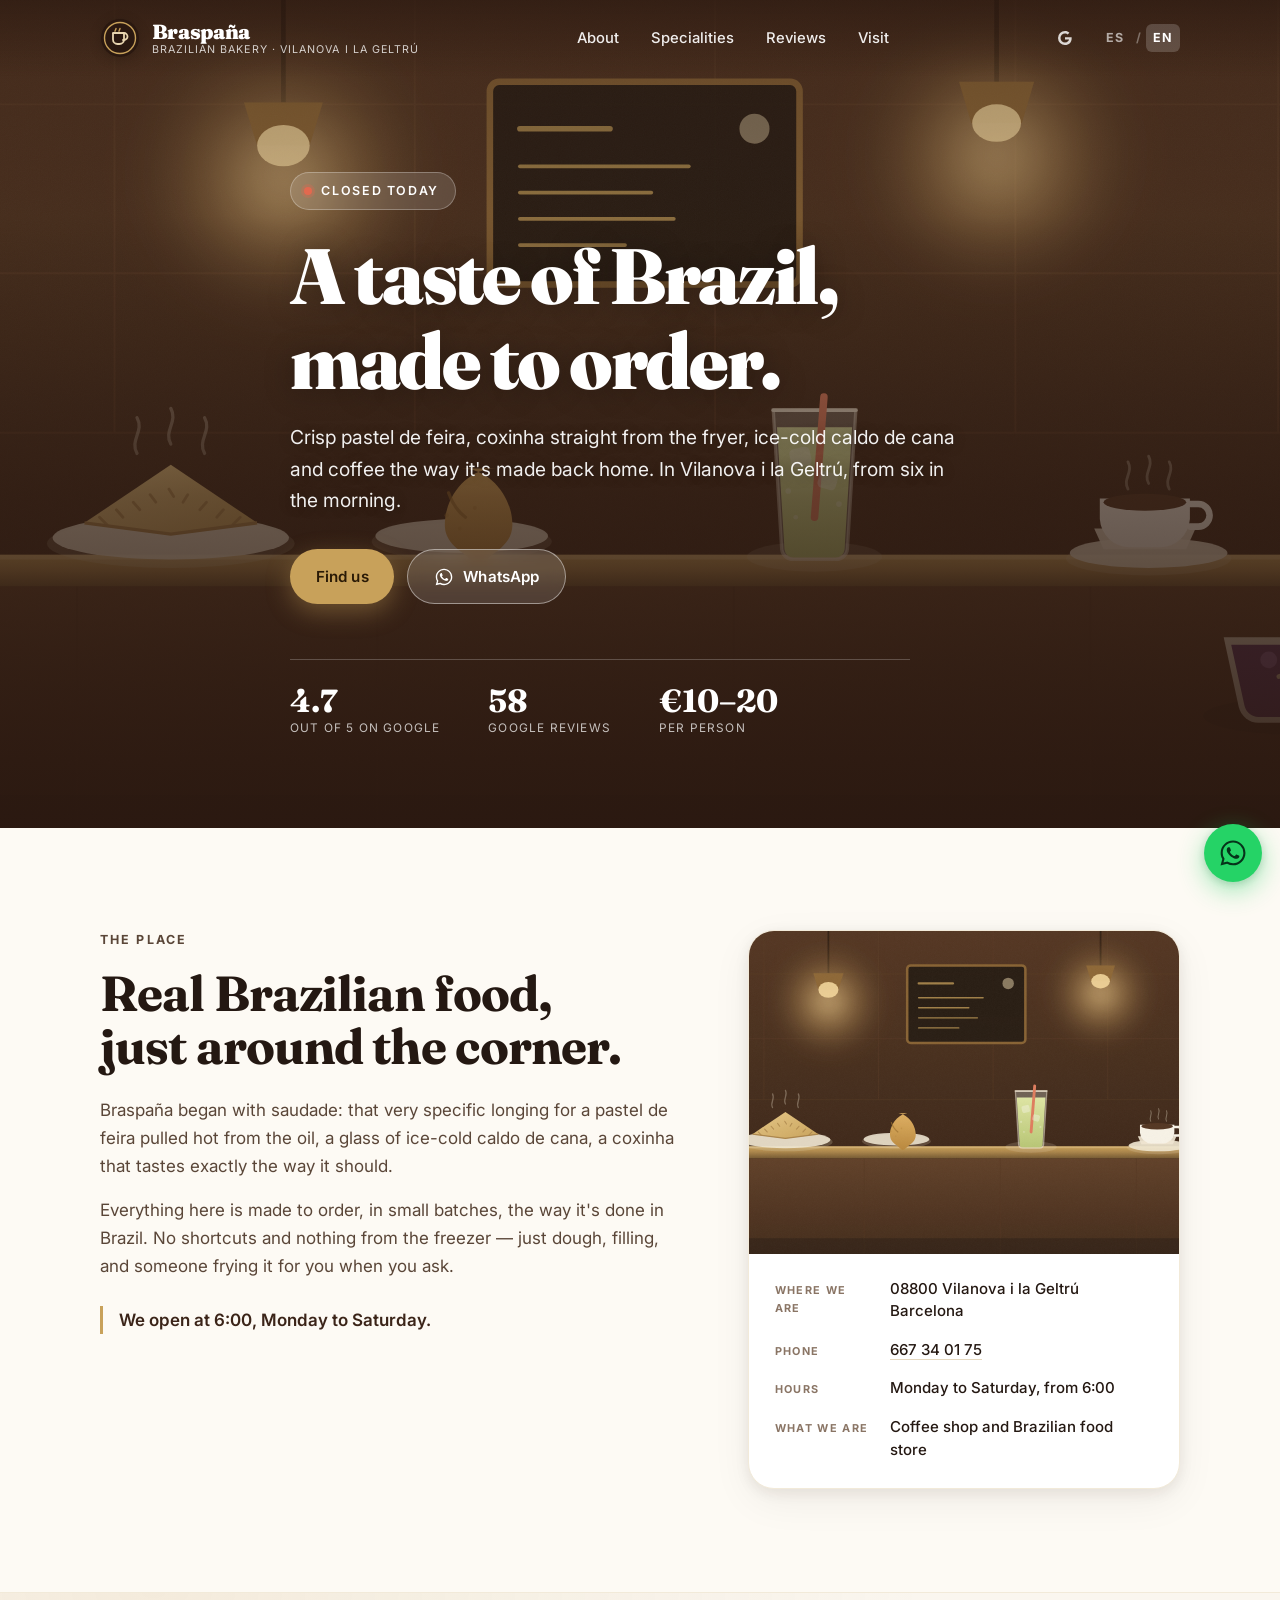
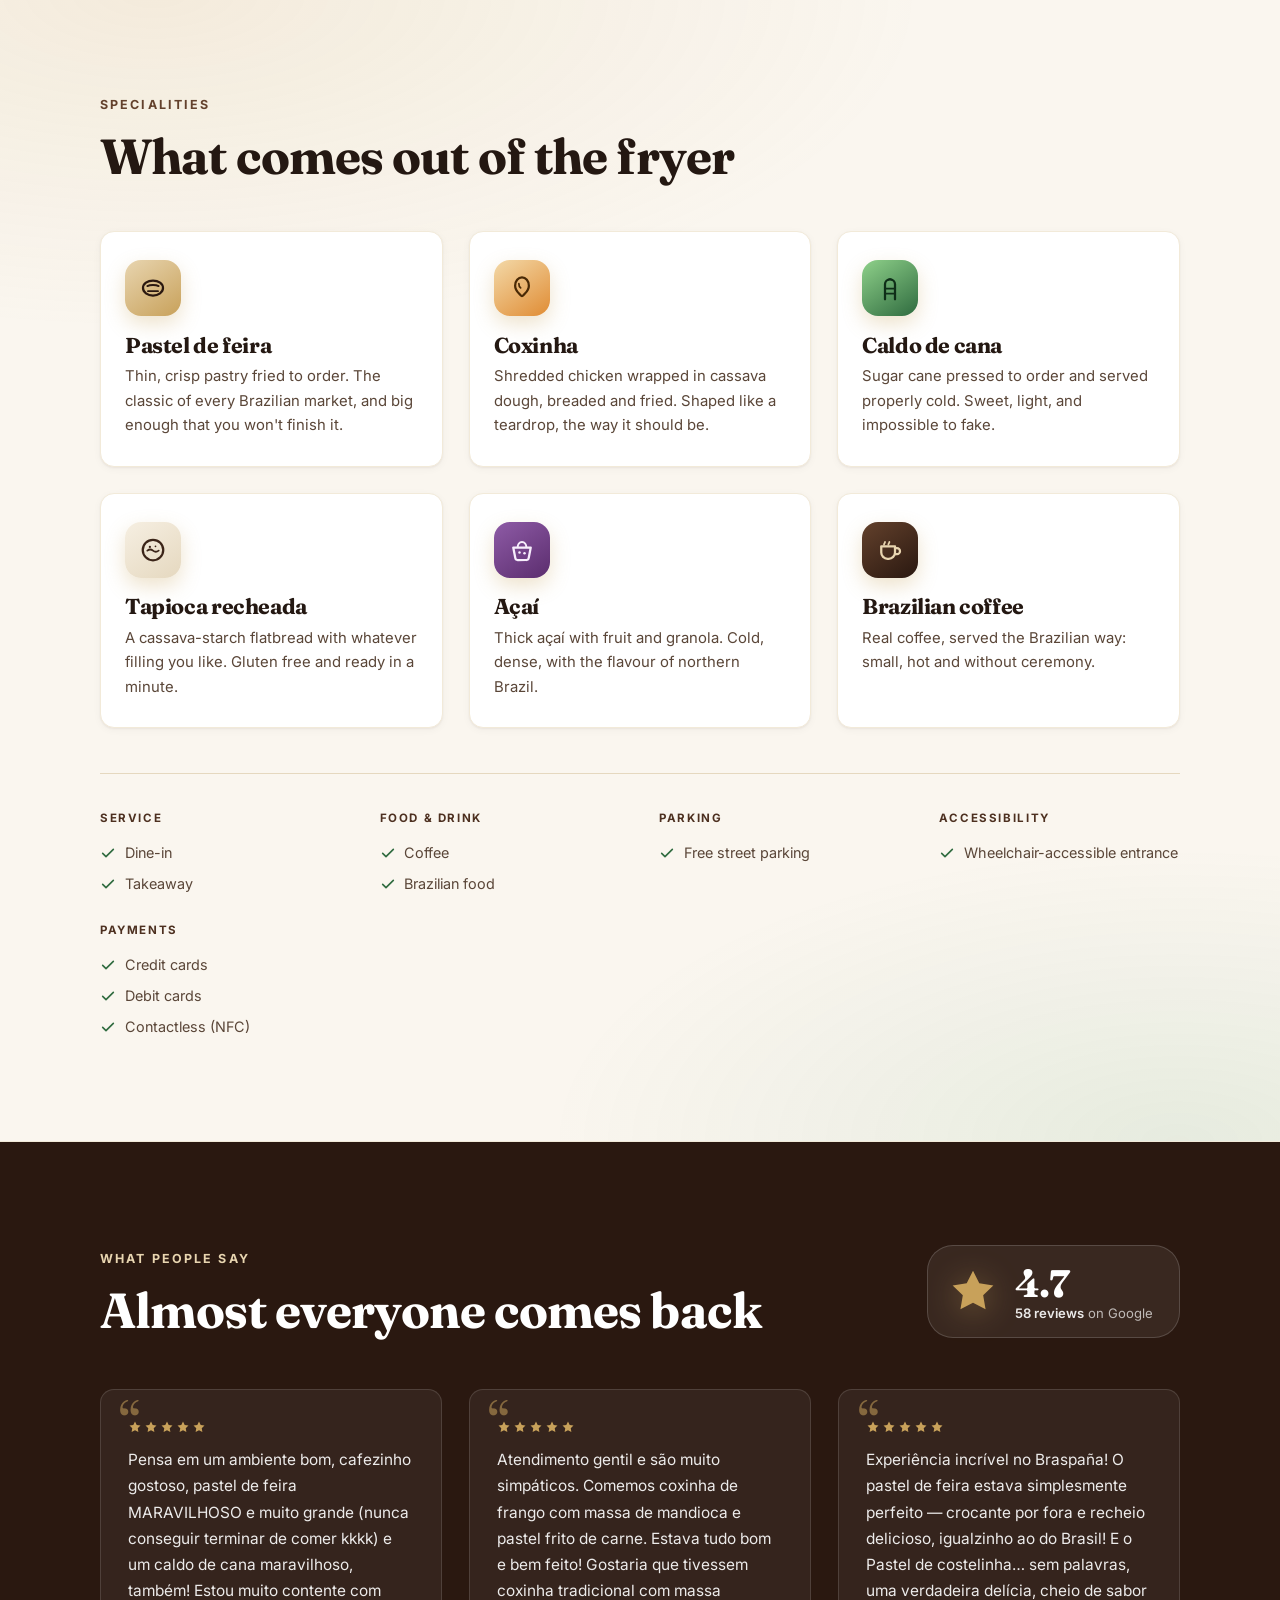
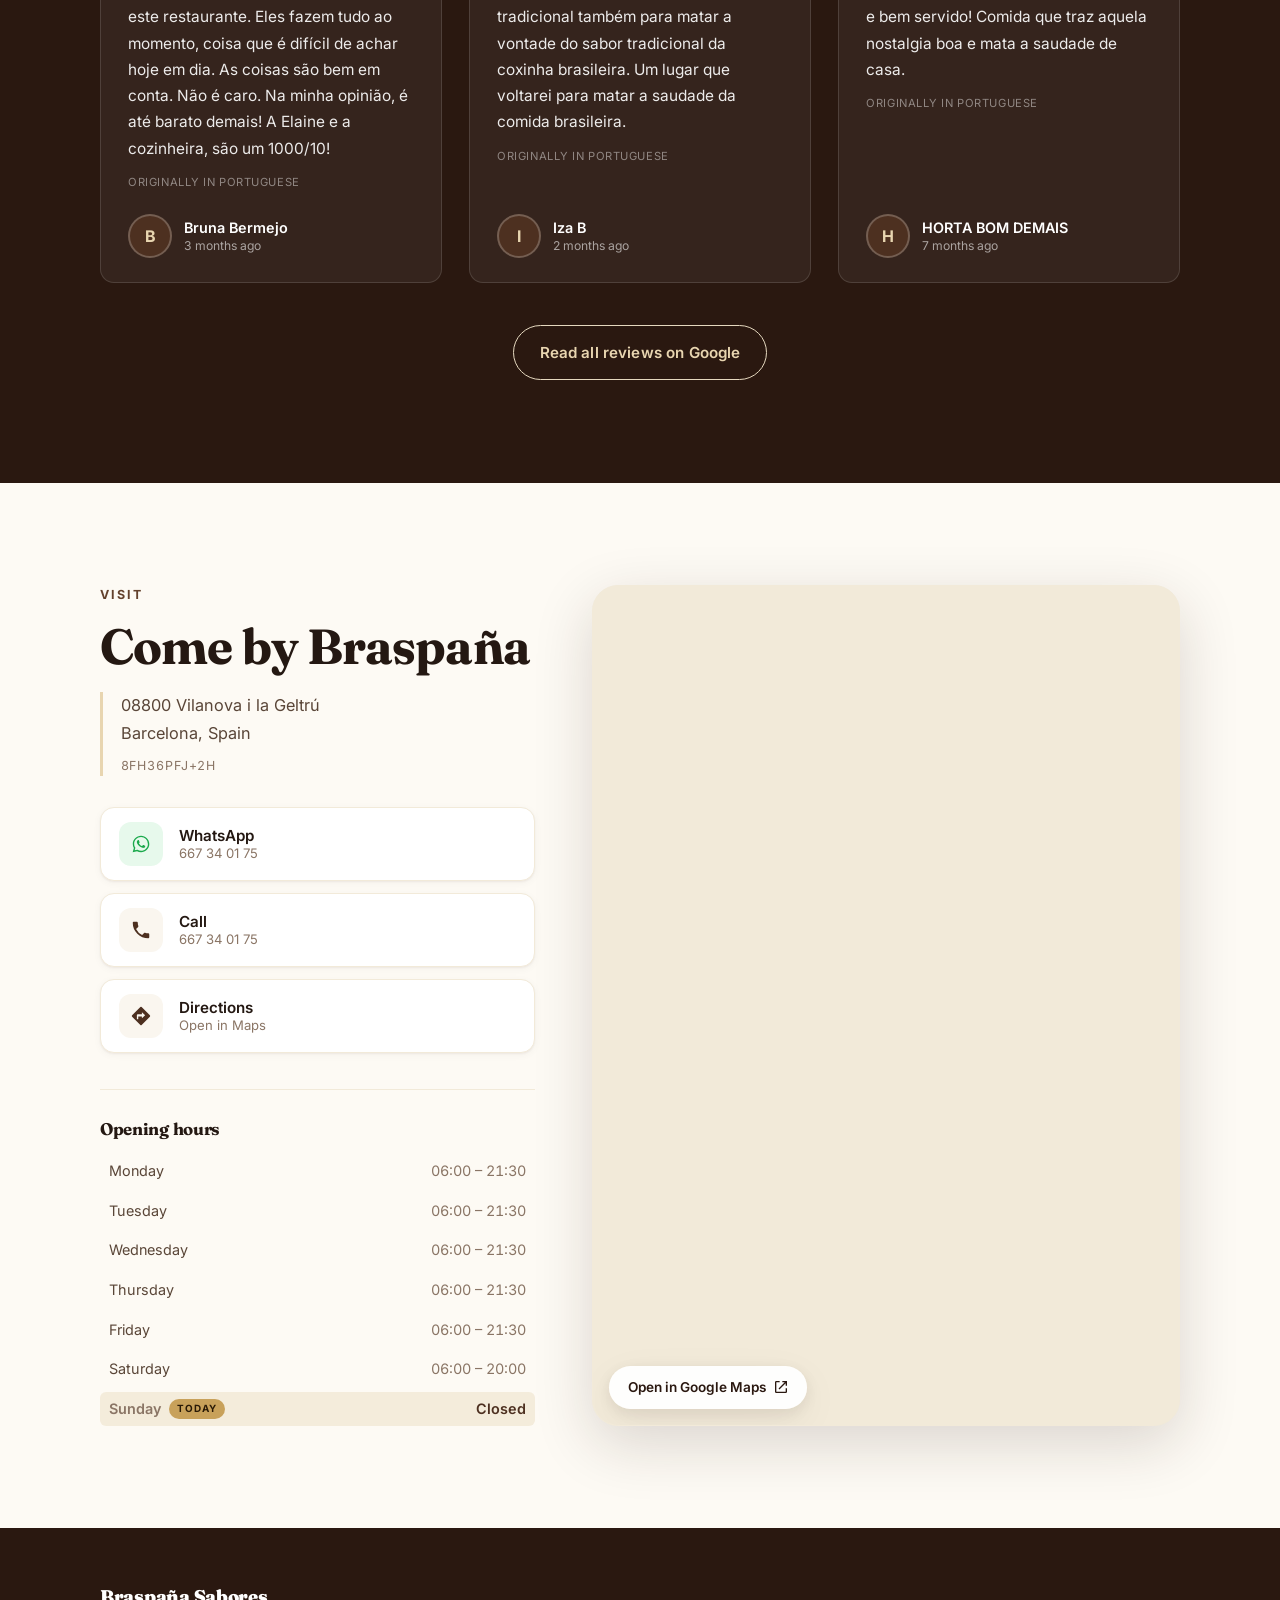
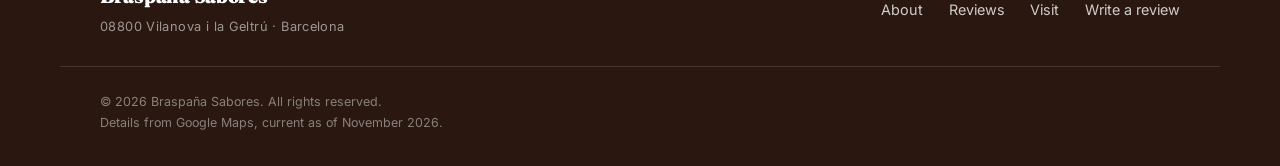
==== en/index.html @ 9f276fe7 "Braspaña Sabores — bilingual Brazilian coffee shop site Static ES/EN site generated from one templat" ====
<!DOCTYPE html>
<html lang="en-GB" dir="ltr">
<head>
<meta charset="utf-8">
<meta name="viewport" content="width=device-width, initial-scale=1, viewport-fit=cover">
<title>Braspaña Sabores — Brazilian bakery and coffee in Vilanova i la Geltrú</title>
<meta name="description" content="Braspaña Sabores, a Brazilian café and bakery in Vilanova i la Geltrú. Pastel de feira, coxinha, caldo de cana, tapioca and açaí, all made to order. Open Monday to Saturday from 6:00.">
<meta name="theme-color" content="#2a1810">
<meta name="format-detection" content="telephone=no">

<link rel="canonical" href="https://yourdataweb.github.io/braspana-sabores/en/">
<link rel="alternate" hreflang="es" href="https://yourdataweb.github.io/braspana-sabores/">
<link rel="alternate" hreflang="en" href="https://yourdataweb.github.io/braspana-sabores/en/">
<link rel="alternate" hreflang="x-default" href="https://yourdataweb.github.io/braspana-sabores/">

<meta property="og:type" content="business.business">
<meta property="og:site_name" content="BRASPAÑA SABORES">
<meta property="og:title" content="Braspaña Sabores — A taste of Brazil in Vilanova">
<meta property="og:description" content="Pastel de feira, coxinha, caldo de cana and açaí, made fresh to order. Brazilian coffee in Vilanova i la Geltrú.">
<meta property="og:image" content="https://yourdataweb.github.io/braspana-sabores/assets/photos/og.png">
<meta property="og:image:width" content="1200">
<meta property="og:image:height" content="630">
<meta property="og:url" content="https://yourdataweb.github.io/braspana-sabores/en/">
<meta property="og:locale" content="en_GB">
<meta property="og:locale:alternate" content="es_ES">
<meta name="twitter:card" content="summary_large_image">
<meta name="twitter:title" content="Braspaña Sabores — A taste of Brazil in Vilanova">
<meta name="twitter:description" content="Pastel de feira, coxinha, caldo de cana and açaí, made fresh to order. Brazilian coffee in Vilanova i la Geltrú.">
<meta name="twitter:image" content="https://yourdataweb.github.io/braspana-sabores/assets/photos/og.png">

<link rel="icon" href="../assets/photos/favicon.svg" type="image/svg+xml">
<link rel="apple-touch-icon" href="../assets/photos/apple-touch-icon.png">
<link rel="manifest" href="../manifest.webmanifest">

<link rel="preconnect" href="https://fonts.googleapis.com">
<link rel="preconnect" href="https://fonts.gstatic.com" crossorigin>
<link href="https://fonts.googleapis.com/css2?family=Fraunces:ital,opsz,wght@0,9..144,500;0,9..144,700;0,9..144,900;1,9..144,400&family=Inter:wght@400;500;600;700&display=swap" rel="stylesheet">
<link rel="stylesheet" href="../assets/css/styles.css">

<script type="application/ld+json">{
  "@context": "https://schema.org",
  "@type": "CafeOrCoffeeShop",
  "@id": "https://yourdataweb.github.io/braspana-sabores/en/",
  "name": "BRASPAÑA SABORES",
  "alternateName": "BRASPAÑA SABORES (Breston)",
  "url": "https://yourdataweb.github.io/braspana-sabores/en/",
  "image": "https://yourdataweb.github.io/braspana-sabores/assets/photos/og.png",
  "description": "Braspaña Sabores, a Brazilian café and bakery in Vilanova i la Geltrú. Pastel de feira, coxinha, caldo de cana, tapioca and açaí, all made to order. Open Monday to Saturday from 6:00.",
  "address": {
    "@type": "PostalAddress",
    "addressLocality": "Vilanova i la Geltrú",
    "addressRegion": "Barcelona",
    "postalCode": "08800",
    "addressCountry": "ES"
  },
  "geo": {
    "@type": "GeoCoordinates",
    "latitude": 41.2225579,
    "longitude": 1.7314826
  },
  "telephone": "+34 667 34 01 75",
  "inLanguage": "en-GB",
  "priceRange": "€10–20",
  "currenciesAccepted": "EUR",
  "paymentAccepted": "Cash, Credit Card, Debit Card, Contactless",
  "servesCuisine": "Brazilian",
  "aggregateRating": {
    "@type": "AggregateRating",
    "ratingValue": 4.7,
    "reviewCount": 58,
    "bestRating": 5,
    "worstRating": 1
  },
  "openingHoursSpecification": [
    {
      "@type": "OpeningHoursSpecification",
      "dayOfWeek": [
        "Monday",
        "Tuesday",
        "Wednesday",
        "Thursday",
        "Friday",
        "Saturday"
      ],
      "opens": "06:00",
      "closes": "21:30"
    }
  ],
  "hasMap": "https://maps.google.com/?cid=14217888757547333980",
  "sameAs": [
    "https://maps.google.com/?cid=14217888757547333980"
  ]
}</script>
</head>
<body>

<a class="skip" href="#main">Skip to content</a>

<header class="site-header" id="top">
  <div class="wrap header-inner">
    <a class="brand" href="../" aria-label="Braspaña Sabores — home">
      <span class="brand-mark" aria-hidden="true">
        <svg viewBox="0 0 40 40" width="40" height="40" focusable="false">
          <circle cx="20" cy="20" r="19" fill="#2a1810"/>
          <circle cx="20" cy="20" r="15.5" fill="none" stroke="#c8a15a" stroke-width="1.4"/>
          <path d="M13 15h11a3.5 3.5 0 0 1 0 7h-1" fill="none" stroke="#e8d5b0" stroke-width="1.8" stroke-linecap="round"/>
          <path d="M13 15v6.5a4.5 4.5 0 0 0 4.5 4.5h2A4.5 4.5 0 0 0 24 21.5V15" fill="none" stroke="#e8d5b0" stroke-width="1.8" stroke-linejoin="round"/>
          <path d="M16 10.5c0 1.2-1 1.6-1 2.8M20 10.5c0 1.2-1 1.6-1 2.8" stroke="#c8a15a" stroke-width="1.4" stroke-linecap="round"/>
        </svg>
      </span>
      <span class="brand-text">
        <span class="brand-name">Braspaña</span>
        <span class="brand-sub">Brazilian bakery · Vilanova i la Geltrú</span>
      </span>
    </a>

    <nav class="nav" aria-label="Main navigation">
      <a href="#about">About</a>
      <a href="#specialties">Specialities</a>
      <a href="#reviews">Reviews</a>
      <a href="#visit">Visit</a>
    </nav>

    <div class="header-tools">

      <ul class="social-bar social-bar--header" aria-label="Social media">
        <a class="social-link" href="https://maps.google.com/?cid=14217888757547333980" target="_blank" rel="noopener noreferrer me"
           aria-label="Google (opens in a new tab)">
          <svg viewBox="0 0 24 24" width="18" height="18" aria-hidden="true" focusable="false"><path fill="currentColor" d="M21.35 11.1H12v2.9h5.35c-.25 1.35-1.7 3.95-5.35 3.95A5.95 5.95 0 0 1 6 12a5.95 5.95 0 0 1 6-5.95c1.7 0 2.85.72 3.5 1.34l2.4-2.31C16.35 3.6 14.4 2.7 12 2.7A9.3 9.3 0 0 0 2.7 12 9.3 9.3 0 0 0 12 21.3c5.35 0 8.9-3.76 8.9-9.05 0-.6-.07-1.06-.15-1.15Z"/></svg>
        </a>
      </ul>

      <div class="lang-switch lang-switch--header" role="group" aria-label="Change language">
        <a href="../" class="lang-opt" lang="es" hreflang="es"
           aria-label="View this page in Spanish">ES</a>
        <span class="lang-sep" aria-hidden="true">/</span>
        <a href="./" class="lang-opt is-active" lang="en" hreflang="en"
           aria-label="View this page in English" aria-current="true">EN</a>
      </div>
      <button class="nav-toggle" type="button" aria-expanded="false" aria-controls="mobile-nav"
              aria-label="Open menu" data-label-open="Open menu" data-label-close="Close menu">
        <span></span><span></span><span></span>
      </button>
    </div>
  </div>

  <div class="mobile-nav" id="mobile-nav" hidden>
    <nav aria-label="Main navigation">
      <a href="#about">About</a>
      <a href="#specialties">Specialities</a>
      <a href="#reviews">Reviews</a>
      <a href="#visit">Visit</a>
    </nav>

      <ul class="social-bar social-bar--mobile" aria-label="Social media">
        <a class="social-link" href="https://maps.google.com/?cid=14217888757547333980" target="_blank" rel="noopener noreferrer me"
           aria-label="Google (opens in a new tab)">
          <svg viewBox="0 0 24 24" width="18" height="18" aria-hidden="true" focusable="false"><path fill="currentColor" d="M21.35 11.1H12v2.9h5.35c-.25 1.35-1.7 3.95-5.35 3.95A5.95 5.95 0 0 1 6 12a5.95 5.95 0 0 1 6-5.95c1.7 0 2.85.72 3.5 1.34l2.4-2.31C16.35 3.6 14.4 2.7 12 2.7A9.3 9.3 0 0 0 2.7 12 9.3 9.3 0 0 0 12 21.3c5.35 0 8.9-3.76 8.9-9.05 0-.6-.07-1.06-.15-1.15Z"/></svg>
        </a>
      </ul>

      <div class="lang-switch lang-switch--mobile" role="group" aria-label="Change language">
        <a href="../" class="lang-opt" lang="es" hreflang="es"
           aria-label="View this page in Spanish">ES</a>
        <span class="lang-sep" aria-hidden="true">/</span>
        <a href="./" class="lang-opt is-active" lang="en" hreflang="en"
           aria-label="View this page in English" aria-current="true">EN</a>
      </div>
  </div>
</header>

<main id="main">

  <section class="hero" aria-labelledby="hero-title">
    <div class="hero-media" aria-hidden="true">
      <img src="../assets/photos/hero.svg" alt="" width="1600" height="900" fetchpriority="high" decoding="async">
      <div class="hero-scrim"></div>
    </div>

    <div class="wrap hero-inner">
      <p class="hero-eyebrow">
        <span class="dot" id="status-dot" aria-hidden="true"></span>
        <span id="open-status"
              data-open-template="Open now · until {close}"
              data-closed-template="Closed · opens {open}"
              data-closed-today="Closed today"
              data-today-label="Today"
              data-closed-label="Closed">Open Monday to Saturday · from 6:00</span>
      </p>

      <h1 id="hero-title">A taste of Brazil,<br>made to order.</h1>
      <p class="hero-lede">Crisp pastel de feira, coxinha straight from the fryer, ice-cold caldo de cana and coffee the way it&#39;s made back home. In Vilanova i la Geltrú, from six in the morning.</p>

      <div class="hero-actions">
        <a class="btn btn-primary" href="#visit">Find us</a>
        <a class="btn btn-ghost" href="https://wa.me/34667340175" target="_blank" rel="noopener noreferrer"><svg viewBox="0 0 24 24" width="20" height="20" aria-hidden="true" focusable="false"><path fill="currentColor" d="M12.04 2C6.58 2 2.13 6.45 2.13 11.91c0 1.75.46 3.45 1.32 4.95L2 22l5.25-1.38a9.9 9.9 0 0 0 4.79 1.22h.01c5.46 0 9.91-4.45 9.91-9.91S17.5 2 12.04 2Zm0 18.15h-.01a8.2 8.2 0 0 1-4.19-1.15l-.3-.18-3.12.82.83-3.04-.2-.31a8.19 8.19 0 0 1-1.26-4.38c0-4.54 3.7-8.24 8.25-8.24 2.2 0 4.27.86 5.83 2.42a8.2 8.2 0 0 1 2.41 5.83c0 4.54-3.7 8.23-8.24 8.23Zm4.52-6.16c-.25-.12-1.47-.72-1.69-.81-.23-.08-.39-.12-.56.13-.16.24-.64.8-.79.97-.14.16-.29.19-.54.06-.25-.12-1.05-.39-1.99-1.23-.74-.66-1.23-1.47-1.38-1.72-.14-.25-.01-.38.11-.51.11-.11.25-.29.37-.43.12-.14.16-.25.25-.41.08-.17.04-.31-.02-.43-.06-.12-.56-1.34-.76-1.84-.2-.48-.4-.42-.56-.43h-.47c-.17 0-.43.06-.66.31-.23.25-.87.85-.87 2.07s.89 2.4 1.02 2.56c.12.17 1.75 2.67 4.25 3.74.59.26 1.05.41 1.41.52.59.19 1.13.16 1.56.1.48-.07 1.47-.6 1.68-1.18.21-.58.21-1.07.14-1.18-.06-.1-.22-.16-.47-.28Z"/></svg>WhatsApp<span class="sr-only"> (opens in a new tab)</span></a>
      </div>

      <ul class="hero-stats" aria-label="At a glance">
        <li>
          <span class="stat-value">4.7</span>
          <span class="stat-label">out of 5 on Google</span>
        </li>
        <li>
          <span class="stat-value">58</span>
          <span class="stat-label">Google reviews</span>
        </li>
        <li>
          <span class="stat-value">€10–20</span>
          <span class="stat-label">per person</span>
        </li>
      </ul>
    </div>
  </section>

  <section class="section about" id="about" aria-labelledby="about-title">
    <div class="wrap about-grid">
      <div class="about-copy">
        <p class="eyebrow">The place</p>
        <h2 id="about-title">Real Brazilian food,<br>just around the corner.</h2>
        <p>Braspaña began with saudade: that very specific longing for a pastel de feira pulled hot from the oil, a glass of ice-cold caldo de cana, a coxinha that tastes exactly the way it should.</p>
        <p>Everything here is made to order, in small batches, the way it&#39;s done in Brazil. No shortcuts and nothing from the freezer — just dough, filling, and someone frying it for you when you ask.</p>
        <p class="about-note">We open at 6:00, Monday to Saturday.</p>
      </div>

      <div class="about-card">
        <div class="about-card-media">
          <img src="../assets/photos/hero.svg" alt="Pastel de feira" width="800" height="600" loading="lazy" decoding="async">
        </div>
        <dl class="about-facts">
          <div>
            <dt>Where we are</dt>
            <dd>08800 Vilanova i la Geltrú<br>Barcelona</dd>
          </div>
          <div>
            <dt>Phone</dt>
            <dd><a href="tel:+34667340175">667 34 01 75</a></dd>
          </div>
          <div>
            <dt>Hours</dt>
            <dd>Monday to Saturday, from 6:00</dd>
          </div>
          <div>
            <dt>What we are</dt>
            <dd>Coffee shop and Brazilian food store</dd>
          </div>
        </dl>
      </div>
    </div>
  </section>

  <section class="section specialties" id="specialties" aria-labelledby="specialties-title">
    <div class="wrap">
      <p class="eyebrow">Specialities</p>
      <h2 id="specialties-title">What comes out of the fryer</h2>

      <ul class="specialty-grid">
        <li class="specialty">
          <span class="specialty-icon" aria-hidden="true">
            <svg viewBox="0 0 24 24" width="30" height="30" focusable="false"><path d="M4 12c0-3.3 3.6-6 8-6s8 2.7 8 6-3.6 6-8 6-8-2.7-8-6Z" fill="none" stroke="currentColor" stroke-width="1.8"/><path d="M7.5 10.5c2-1.2 7-1.2 9 0" stroke="currentColor" stroke-width="1.5" stroke-linecap="round" fill="none"/><path d="M8 14.5h8" stroke="currentColor" stroke-width="1.5" stroke-linecap="round" fill="none"/></svg>
          </span>
          <h3>Pastel de feira</h3>
          <p>Thin, crisp pastry fried to order. The classic of every Brazilian market, and big enough that you won&#39;t finish it.</p>
        </li>
        <li class="specialty">
          <span class="specialty-icon" aria-hidden="true">
            <svg viewBox="0 0 24 24" width="30" height="30" focusable="false"><path d="M12 3.5c3 0 5.5 3 5.5 6.6 0 3.3-2.2 5.4-3.4 6.6-.8.8-1.4 1.8-2.1 1.8s-1.3-1-2.1-1.8c-1.2-1.2-3.4-3.3-3.4-6.6C6.5 6.5 9 3.5 12 3.5Z" fill="none" stroke="currentColor" stroke-width="1.8" stroke-linejoin="round"/><path d="M9.5 8.5c0 1.6.5 2.6 1.4 3.4" stroke="currentColor" stroke-width="1.4" stroke-linecap="round" fill="none"/></svg>
          </span>
          <h3>Coxinha</h3>
          <p>Shredded chicken wrapped in cassava dough, breaded and fried. Shaped like a teardrop, the way it should be.</p>
        </li>
        <li class="specialty">
          <span class="specialty-icon" aria-hidden="true">
            <svg viewBox="0 0 24 24" width="30" height="30" focusable="false"><path d="M8 21V9a4 4 0 0 1 8 0v12" fill="none" stroke="currentColor" stroke-width="1.8" stroke-linecap="round"/><path d="M8 12.5h8M8 16.5h8" stroke="currentColor" stroke-width="1.4" stroke-linecap="round"/><path d="M10.5 5.5c.8-.6 2.2-.6 3 0" stroke="currentColor" stroke-width="1.4" stroke-linecap="round" fill="none"/></svg>
          </span>
          <h3>Caldo de cana</h3>
          <p>Sugar cane pressed to order and served properly cold. Sweet, light, and impossible to fake.</p>
        </li>
        <li class="specialty">
          <span class="specialty-icon" aria-hidden="true">
            <svg viewBox="0 0 24 24" width="30" height="30" focusable="false"><circle cx="12" cy="12" r="8.2" fill="none" stroke="currentColor" stroke-width="1.8"/><path d="M7.5 12.5c1.5-1.2 3-1.2 4.5 0s3 1.2 4.5 0" stroke="currentColor" stroke-width="1.5" stroke-linecap="round" fill="none"/><circle cx="9.5" cy="9.5" r=".9" fill="currentColor"/><circle cx="14" cy="9" r=".7" fill="currentColor"/></svg>
          </span>
          <h3>Tapioca recheada</h3>
          <p>A cassava-starch flatbread with whatever filling you like. Gluten free and ready in a minute.</p>
        </li>
        <li class="specialty">
          <span class="specialty-icon" aria-hidden="true">
            <svg viewBox="0 0 24 24" width="30" height="30" focusable="false"><path d="M5 10h14l-1.6 8.2a2 2 0 0 1-2 1.8H8.6a2 2 0 0 1-2-1.8L5 10Z" fill="none" stroke="currentColor" stroke-width="1.8" stroke-linejoin="round"/><path d="M8.5 10c0-2.5 1.5-4.5 3.5-4.5S15.5 7.5 15.5 10" fill="none" stroke="currentColor" stroke-width="1.6"/><circle cx="10" cy="14" r="1" fill="currentColor"/><circle cx="14" cy="14.5" r="1" fill="currentColor"/></svg>
          </span>
          <h3>Açaí</h3>
          <p>Thick açaí with fruit and granola. Cold, dense, with the flavour of northern Brazil.</p>
        </li>
        <li class="specialty">
          <span class="specialty-icon" aria-hidden="true">
            <svg viewBox="0 0 24 24" width="30" height="30" focusable="false"><path d="M5 9h11v5a5 5 0 0 1-5 5H10a5 5 0 0 1-5-5V9Z" fill="none" stroke="currentColor" stroke-width="1.8" stroke-linejoin="round"/><path d="M16 10.5h1.6a2.4 2.4 0 0 1 0 4.8H16" fill="none" stroke="currentColor" stroke-width="1.8" stroke-linecap="round"/><path d="M8 5.5c0 1-.8 1.3-.8 2.2M11.5 5.5c0 1-.8 1.3-.8 2.2" stroke="currentColor" stroke-width="1.4" stroke-linecap="round"/></svg>
          </span>
          <h3>Brazilian coffee</h3>
          <p>Real coffee, served the Brazilian way: small, hot and without ceremony.</p>
        </li></ul>

      <div class="feature-columns"><div class="cap-inner">
        <div class="cap-group">
          <h4>Service</h4>
          <ul class="cap-list"><li class="cap is-yes">
            <svg viewBox="0 0 24 24" aria-hidden="true" class="cap-icon"><path d="m4 12.5 5 5L20 6.5" fill="none" stroke="currentColor" stroke-width="2.4" stroke-linecap="round" stroke-linejoin="round"/></svg>
            <span>Dine-in</span></li><li class="cap is-yes">
            <svg viewBox="0 0 24 24" aria-hidden="true" class="cap-icon"><path d="m4 12.5 5 5L20 6.5" fill="none" stroke="currentColor" stroke-width="2.4" stroke-linecap="round" stroke-linejoin="round"/></svg>
            <span>Takeaway</span></li></ul>
        </div>
        <div class="cap-group">
          <h4>Food &amp; drink</h4>
          <ul class="cap-list"><li class="cap is-yes">
            <svg viewBox="0 0 24 24" aria-hidden="true" class="cap-icon"><path d="m4 12.5 5 5L20 6.5" fill="none" stroke="currentColor" stroke-width="2.4" stroke-linecap="round" stroke-linejoin="round"/></svg>
            <span>Coffee</span></li><li class="cap is-yes">
            <svg viewBox="0 0 24 24" aria-hidden="true" class="cap-icon"><path d="m4 12.5 5 5L20 6.5" fill="none" stroke="currentColor" stroke-width="2.4" stroke-linecap="round" stroke-linejoin="round"/></svg>
            <span>Brazilian food</span></li></ul>
        </div>
        <div class="cap-group">
          <h4>Parking</h4>
          <ul class="cap-list"><li class="cap is-yes">
            <svg viewBox="0 0 24 24" aria-hidden="true" class="cap-icon"><path d="m4 12.5 5 5L20 6.5" fill="none" stroke="currentColor" stroke-width="2.4" stroke-linecap="round" stroke-linejoin="round"/></svg>
            <span>Free street parking</span></li></ul>
        </div>
        <div class="cap-group">
          <h4>Accessibility</h4>
          <ul class="cap-list"><li class="cap is-yes">
            <svg viewBox="0 0 24 24" aria-hidden="true" class="cap-icon"><path d="m4 12.5 5 5L20 6.5" fill="none" stroke="currentColor" stroke-width="2.4" stroke-linecap="round" stroke-linejoin="round"/></svg>
            <span>Wheelchair-accessible entrance</span></li></ul>
        </div>
        <div class="cap-group">
          <h4>Payments</h4>
          <ul class="cap-list"><li class="cap is-yes">
            <svg viewBox="0 0 24 24" aria-hidden="true" class="cap-icon"><path d="m4 12.5 5 5L20 6.5" fill="none" stroke="currentColor" stroke-width="2.4" stroke-linecap="round" stroke-linejoin="round"/></svg>
            <span>Credit cards</span></li><li class="cap is-yes">
            <svg viewBox="0 0 24 24" aria-hidden="true" class="cap-icon"><path d="m4 12.5 5 5L20 6.5" fill="none" stroke="currentColor" stroke-width="2.4" stroke-linecap="round" stroke-linejoin="round"/></svg>
            <span>Debit cards</span></li><li class="cap is-yes">
            <svg viewBox="0 0 24 24" aria-hidden="true" class="cap-icon"><path d="m4 12.5 5 5L20 6.5" fill="none" stroke="currentColor" stroke-width="2.4" stroke-linecap="round" stroke-linejoin="round"/></svg>
            <span>Contactless (NFC)</span></li></ul>
        </div>
      </div></div>
    </div>
  </section>

  <section class="section reviews" id="reviews" aria-labelledby="reviews-title">
    <div class="wrap">
      <div class="reviews-head">
        <div>
          <p class="eyebrow">What people say</p>
          <h2 id="reviews-title">Almost everyone comes back</h2>
        </div>
        <div class="rating-badge" role="img" aria-label="Rated 4.7 out of 5 from 58 Google reviews">
          <span class="rating-star" aria-hidden="true">
            <svg viewBox="0 0 24 24" width="56" height="56" focusable="false"><path fill="currentColor" d="m12 2.6 2.9 5.88 6.49.94-4.7 4.58 1.11 6.46L12 17.4l-5.8 3.06 1.1-6.46-4.69-4.58 6.49-.94L12 2.6Z"/></svg>
          </span>
          <span class="rating-body">
            <span class="rating-value">4.7</span>
            <span class="rating-meta"><span>58 reviews</span> on Google</span>
          </span>
        </div>
      </div>

      <ul class="review-grid" id="review-grid">
        <li class="review">
          <span class="review-stars" aria-label="5 / 5"><span class=""><svg viewBox="0 0 24 24" fill="currentColor" aria-hidden="true" focusable="false"><path d="m12 2.6 2.9 5.88 6.49.94-4.7 4.58 1.11 6.46L12 17.4l-5.8 3.06 1.1-6.46-4.69-4.58 6.49-.94L12 2.6Z"/></svg></span><span class=""><svg viewBox="0 0 24 24" fill="currentColor" aria-hidden="true" focusable="false"><path d="m12 2.6 2.9 5.88 6.49.94-4.7 4.58 1.11 6.46L12 17.4l-5.8 3.06 1.1-6.46-4.69-4.58 6.49-.94L12 2.6Z"/></svg></span><span class=""><svg viewBox="0 0 24 24" fill="currentColor" aria-hidden="true" focusable="false"><path d="m12 2.6 2.9 5.88 6.49.94-4.7 4.58 1.11 6.46L12 17.4l-5.8 3.06 1.1-6.46-4.69-4.58 6.49-.94L12 2.6Z"/></svg></span><span class=""><svg viewBox="0 0 24 24" fill="currentColor" aria-hidden="true" focusable="false"><path d="m12 2.6 2.9 5.88 6.49.94-4.7 4.58 1.11 6.46L12 17.4l-5.8 3.06 1.1-6.46-4.69-4.58 6.49-.94L12 2.6Z"/></svg></span><span class=""><svg viewBox="0 0 24 24" fill="currentColor" aria-hidden="true" focusable="false"><path d="m12 2.6 2.9 5.88 6.49.94-4.7 4.58 1.11 6.46L12 17.4l-5.8 3.06 1.1-6.46-4.69-4.58 6.49-.94L12 2.6Z"/></svg></span></span>
          <blockquote>
            <p lang="pt">Pensa em um ambiente bom, cafezinho gostoso, pastel de feira MARAVILHOSO e muito grande (nunca conseguir terminar de comer kkkk) e um caldo de cana maravilhoso, também! Estou muito contente com este restaurante. Eles fazem tudo ao momento, coisa que é difícil de achar hoje em dia. As coisas são bem em conta. Não é caro. Na minha opinião, é até barato demais! A Elaine e a cozinheira, são um 1000/10!</p>
            <span class="review-lang">Originally in Portuguese</span>
          </blockquote>
          <footer>
            <span class="review-avatar">
              <span class="review-avatar-fallback" aria-hidden="true">B</span><img src="https://lh3.googleusercontent.com/a-/ALV-UjUuWdfSBLdZvUuO2n6qh6kpOd80tL82RURSRgVW0wK7sebaZMYd3A=s128-c0x00000000-cc-rp-mo-ba3" alt="" width="44" height="44" loading="lazy" decoding="async" referrerpolicy="no-referrer" onerror="this.remove()">
            </span>
            <span class="review-meta">
              <strong>Bruna Bermejo</strong>
              <small>3 months ago</small>
            </span>
          </footer>
        </li>
        <li class="review">
          <span class="review-stars" aria-label="5 / 5"><span class=""><svg viewBox="0 0 24 24" fill="currentColor" aria-hidden="true" focusable="false"><path d="m12 2.6 2.9 5.88 6.49.94-4.7 4.58 1.11 6.46L12 17.4l-5.8 3.06 1.1-6.46-4.69-4.58 6.49-.94L12 2.6Z"/></svg></span><span class=""><svg viewBox="0 0 24 24" fill="currentColor" aria-hidden="true" focusable="false"><path d="m12 2.6 2.9 5.88 6.49.94-4.7 4.58 1.11 6.46L12 17.4l-5.8 3.06 1.1-6.46-4.69-4.58 6.49-.94L12 2.6Z"/></svg></span><span class=""><svg viewBox="0 0 24 24" fill="currentColor" aria-hidden="true" focusable="false"><path d="m12 2.6 2.9 5.88 6.49.94-4.7 4.58 1.11 6.46L12 17.4l-5.8 3.06 1.1-6.46-4.69-4.58 6.49-.94L12 2.6Z"/></svg></span><span class=""><svg viewBox="0 0 24 24" fill="currentColor" aria-hidden="true" focusable="false"><path d="m12 2.6 2.9 5.88 6.49.94-4.7 4.58 1.11 6.46L12 17.4l-5.8 3.06 1.1-6.46-4.69-4.58 6.49-.94L12 2.6Z"/></svg></span><span class=""><svg viewBox="0 0 24 24" fill="currentColor" aria-hidden="true" focusable="false"><path d="m12 2.6 2.9 5.88 6.49.94-4.7 4.58 1.11 6.46L12 17.4l-5.8 3.06 1.1-6.46-4.69-4.58 6.49-.94L12 2.6Z"/></svg></span></span>
          <blockquote>
            <p lang="pt">Atendimento gentil e são muito simpáticos. Comemos coxinha de frango com massa de mandioca e pastel frito de carne. Estava tudo bom e bem feito! Gostaria que tivessem coxinha tradicional com massa tradicional também para matar a vontade do sabor tradicional da coxinha brasileira. Um lugar que voltarei para matar a saudade da comida brasileira.</p>
            <span class="review-lang">Originally in Portuguese</span>
          </blockquote>
          <footer>
            <span class="review-avatar">
              <span class="review-avatar-fallback" aria-hidden="true">I</span><img src="https://lh3.googleusercontent.com/a-/ALV-UjWFrESnBo0lhBxBqqcjbbsc1tj_SWj0j8ug3muY4zSqEdSnyLQ=s128-c0x00000000-cc-rp-mo-ba4" alt="" width="44" height="44" loading="lazy" decoding="async" referrerpolicy="no-referrer" onerror="this.remove()">
            </span>
            <span class="review-meta">
              <strong>Iza B</strong>
              <small>2 months ago</small>
            </span>
          </footer>
        </li>
        <li class="review">
          <span class="review-stars" aria-label="5 / 5"><span class=""><svg viewBox="0 0 24 24" fill="currentColor" aria-hidden="true" focusable="false"><path d="m12 2.6 2.9 5.88 6.49.94-4.7 4.58 1.11 6.46L12 17.4l-5.8 3.06 1.1-6.46-4.69-4.58 6.49-.94L12 2.6Z"/></svg></span><span class=""><svg viewBox="0 0 24 24" fill="currentColor" aria-hidden="true" focusable="false"><path d="m12 2.6 2.9 5.88 6.49.94-4.7 4.58 1.11 6.46L12 17.4l-5.8 3.06 1.1-6.46-4.69-4.58 6.49-.94L12 2.6Z"/></svg></span><span class=""><svg viewBox="0 0 24 24" fill="currentColor" aria-hidden="true" focusable="false"><path d="m12 2.6 2.9 5.88 6.49.94-4.7 4.58 1.11 6.46L12 17.4l-5.8 3.06 1.1-6.46-4.69-4.58 6.49-.94L12 2.6Z"/></svg></span><span class=""><svg viewBox="0 0 24 24" fill="currentColor" aria-hidden="true" focusable="false"><path d="m12 2.6 2.9 5.88 6.49.94-4.7 4.58 1.11 6.46L12 17.4l-5.8 3.06 1.1-6.46-4.69-4.58 6.49-.94L12 2.6Z"/></svg></span><span class=""><svg viewBox="0 0 24 24" fill="currentColor" aria-hidden="true" focusable="false"><path d="m12 2.6 2.9 5.88 6.49.94-4.7 4.58 1.11 6.46L12 17.4l-5.8 3.06 1.1-6.46-4.69-4.58 6.49-.94L12 2.6Z"/></svg></span></span>
          <blockquote>
            <p lang="pt">Experiência incrível no Braspaña! O pastel de feira estava simplesmente perfeito — crocante por fora e recheio delicioso, igualzinho ao do Brasil! E o Pastel de costelinha… sem palavras, uma verdadeira delícia, cheio de sabor e bem servido! Comida que traz aquela nostalgia boa e mata a saudade de casa.</p>
            <span class="review-lang">Originally in Portuguese</span>
          </blockquote>
          <footer>
            <span class="review-avatar">
              <span class="review-avatar-fallback" aria-hidden="true">H</span><img src="https://lh3.googleusercontent.com/a-/ALV-UjUuNeJys3PPTXhTkbsYYVU-SoHX9btM5Sh8KcoSN6vUABdvZHo=s128-c0x00000000-cc-rp-mo-ba2" alt="" width="44" height="44" loading="lazy" decoding="async" referrerpolicy="no-referrer" onerror="this.remove()">
            </span>
            <span class="review-meta">
              <strong>HORTA BOM DEMAIS</strong>
              <small>7 months ago</small>
            </span>
          </footer>
        </li></ul>

      <p class="reviews-foot">
        <a class="btn btn-outline" href="https://www.google.com/maps/place//data=!4m4!3m3!1s0x12a386e6d2f0cec5:0xc550167ed1a0f95c!9m1!1b1" target="_blank" rel="noopener noreferrer">Read all reviews on Google<span class="sr-only"> (opens in a new tab)</span></a>
      </p>
    </div>
  </section>

  <section class="section visit" id="visit" aria-labelledby="visit-title">
    <div class="wrap visit-grid">
      <div class="visit-copy">
        <p class="eyebrow">Visit</p>
        <h2 id="visit-title">Come by Braspaña</h2>

        <address class="visit-address">
          08800 Vilanova i la Geltrú<br>
          Barcelona, Spain
          <span class="plus-code">8FH36PFJ+2H</span>
        </address>

        <div class="contact-actions">
          <a class="contact-btn" href="https://wa.me/34667340175" target="_blank" rel="noopener noreferrer" aria-label="Message Braspaña Sabores on WhatsApp at 667 34 01 75">
            <span class="contact-icon" aria-hidden="true"><svg viewBox="0 0 24 24" width="20" height="20" aria-hidden="true" focusable="false"><path fill="currentColor" d="M12.04 2C6.58 2 2.13 6.45 2.13 11.91c0 1.75.46 3.45 1.32 4.95L2 22l5.25-1.38a9.9 9.9 0 0 0 4.79 1.22h.01c5.46 0 9.91-4.45 9.91-9.91S17.5 2 12.04 2Zm0 18.15h-.01a8.2 8.2 0 0 1-4.19-1.15l-.3-.18-3.12.82.83-3.04-.2-.31a8.19 8.19 0 0 1-1.26-4.38c0-4.54 3.7-8.24 8.25-8.24 2.2 0 4.27.86 5.83 2.42a8.2 8.2 0 0 1 2.41 5.83c0 4.54-3.7 8.23-8.24 8.23Zm4.52-6.16c-.25-.12-1.47-.72-1.69-.81-.23-.08-.39-.12-.56.13-.16.24-.64.8-.79.97-.14.16-.29.19-.54.06-.25-.12-1.05-.39-1.99-1.23-.74-.66-1.23-1.47-1.38-1.72-.14-.25-.01-.38.11-.51.11-.11.25-.29.37-.43.12-.14.16-.25.25-.41.08-.17.04-.31-.02-.43-.06-.12-.56-1.34-.76-1.84-.2-.48-.4-.42-.56-.43h-.47c-.17 0-.43.06-.66.31-.23.25-.87.85-.87 2.07s.89 2.4 1.02 2.56c.12.17 1.75 2.67 4.25 3.74.59.26 1.05.41 1.41.52.59.19 1.13.16 1.56.1.48-.07 1.47-.6 1.68-1.18.21-.58.21-1.07.14-1.18-.06-.1-.22-.16-.47-.28Z"/></svg></span>
            <span class="contact-text"><strong>WhatsApp</strong><small>667 34 01 75</small></span>
          </a>

          <a class="contact-btn" href="tel:+34667340175" aria-label="Call Braspaña Sabores on 667 34 01 75">
            <span class="contact-icon" aria-hidden="true">
              <svg viewBox="0 0 24 24" width="22" height="22" focusable="false"><path fill="currentColor" d="M6.6 10.8a15.1 15.1 0 0 0 6.6 6.6l2.2-2.2c.3-.3.7-.4 1-.2 1.2.4 2.4.6 3.6.6.6 0 1 .4 1 1V20c0 .6-.4 1-1 1A17 17 0 0 1 3 4c0-.6.4-1 1-1h3.5c.6 0 1 .4 1 1 0 1.3.2 2.5.6 3.6.1.4 0 .8-.2 1l-2.3 2.2Z"/></svg>
            </span>
            <span class="contact-text"><strong>Call</strong><small>667 34 01 75</small></span>
          </a>

          <a class="contact-btn" href="https://www.google.com/maps/dir/?api=1&amp;destination=41.2225579,1.7314826&amp;destination_place_id=ChIJxc7w0uaGoxIRXPmg0X4WUMU" target="_blank" rel="noopener noreferrer">
            <span class="contact-icon" aria-hidden="true">
              <svg viewBox="0 0 24 24" width="22" height="22" focusable="false"><path fill="currentColor" d="M21.7 11.3 12.7 2.3a1 1 0 0 0-1.4 0l-9 9a1 1 0 0 0 0 1.4l9 9a1 1 0 0 0 1.4 0l9-9a1 1 0 0 0 0-1.4ZM13 14.5v-2h-4v3H7.5V11a1 1 0 0 1 1-1H13V8l3.5 3.2-3.5 3.3Z"/></svg>
            </span>
            <span class="contact-text"><strong>Directions</strong><small>Open in Maps</small></span>
          </a>
        </div>

        <div class="hours">
          <h3>Opening hours</h3>
          <ul id="hours-list">
            <li data-day="1" class="">
              <span class="hours-day">Monday</span>
              <span class="hours-time">06:00 – 21:30</span>
            </li>
            <li data-day="2" class="">
              <span class="hours-day">Tuesday</span>
              <span class="hours-time">06:00 – 21:30</span>
            </li>
            <li data-day="3" class="">
              <span class="hours-day">Wednesday</span>
              <span class="hours-time">06:00 – 21:30</span>
            </li>
            <li data-day="4" class="">
              <span class="hours-day">Thursday</span>
              <span class="hours-time">06:00 – 21:30</span>
            </li>
            <li data-day="5" class="">
              <span class="hours-day">Friday</span>
              <span class="hours-time">06:00 – 21:30</span>
            </li>
            <li data-day="6" class="">
              <span class="hours-day">Saturday</span>
              <span class="hours-time">06:00 – 20:00</span>
            </li>
            <li data-day="0" class="is-closed">
              <span class="hours-day">Sunday</span>
              <span class="hours-time">Closed</span>
            </li></ul>
        </div>
      </div>

      <div class="map-card">
        <iframe
          id="map-frame"
          title="Map showing Braspaña Sabores in Vilanova i la Geltrú"
          src="https://www.google.com/maps?q=41.2225579,1.7314826&amp;z=17&amp;output=embed"
          width="100%" height="100%"
          style="border:0" loading="lazy" referrerpolicy="no-referrer-when-downgrade" allowfullscreen></iframe>
        <a class="map-link" href="https://maps.google.com/?cid=14217888757547333980" target="_blank" rel="noopener noreferrer">
          Open in Google Maps
          <svg viewBox="0 0 24 24" width="16" height="16" aria-hidden="true" focusable="false"><path fill="currentColor" d="M14 3v2h3.6l-9.3 9.3 1.4 1.4L19 6.4V10h2V3h-7Z"/><path fill="currentColor" d="M19 19H5V5h5V3H5a2 2 0 0 0-2 2v14a2 2 0 0 0 2 2h14a2 2 0 0 0 2-2v-5h-2v5Z"/></svg>
          <span class="sr-only"> (opens in a new tab)</span>
        </a>
      </div>
    </div>
  </section>

</main>

<footer class="site-footer">
  <div class="wrap footer-inner">
    <div class="footer-brand">
      <span class="brand-name">Braspaña Sabores</span>
      <span class="brand-sub">08800 Vilanova i la Geltrú · Barcelona</span>
    </div>
    <nav class="footer-links" aria-label="Footer navigation">
      <a href="#about">About</a>
      <a href="#reviews">Reviews</a>
      <a href="#visit">Visit</a>
      <a href="https://search.google.com/local/writereview?placeid=ChIJxc7w0uaGoxIRXPmg0X4WUMU" target="_blank" rel="noopener noreferrer">Write a review</a>
    </nav>
  </div>
  <div class="wrap footer-fine">
    <p>© <span id="year">2026</span> Braspaña Sabores. All rights reserved.</p>
    <p>Details from Google Maps, current as of November 2026.</p>
  </div>
</footer>

<a class="wa-fab" href="https://wa.me/34667340175" target="_blank" rel="noopener noreferrer" aria-label="Message Braspaña Sabores on WhatsApp at 667 34 01 75"><svg viewBox="0 0 24 24" width="30" height="30" aria-hidden="true" focusable="false"><path fill="currentColor" d="M12.04 2C6.58 2 2.13 6.45 2.13 11.91c0 1.75.46 3.45 1.32 4.95L2 22l5.25-1.38a9.9 9.9 0 0 0 4.79 1.22h.01c5.46 0 9.91-4.45 9.91-9.91S17.5 2 12.04 2Zm0 18.15h-.01a8.2 8.2 0 0 1-4.19-1.15l-.3-.18-3.12.82.83-3.04-.2-.31a8.19 8.19 0 0 1-1.26-4.38c0-4.54 3.7-8.24 8.25-8.24 2.2 0 4.27.86 5.83 2.42a8.2 8.2 0 0 1 2.41 5.83c0 4.54-3.7 8.23-8.24 8.23Zm4.52-6.16c-.25-.12-1.47-.72-1.69-.81-.23-.08-.39-.12-.56.13-.16.24-.64.8-.79.97-.14.16-.29.19-.54.06-.25-.12-1.05-.39-1.99-1.23-.74-.66-1.23-1.47-1.38-1.72-.14-.25-.01-.38.11-.51.11-.11.25-.29.37-.43.12-.14.16-.25.25-.41.08-.17.04-.31-.02-.43-.06-.12-.56-1.34-.76-1.84-.2-.48-.4-.42-.56-.43h-.47c-.17 0-.43.06-.66.31-.23.25-.87.85-.87 2.07s.89 2.4 1.02 2.56c.12.17 1.75 2.67 4.25 3.74.59.26 1.05.41 1.41.52.59.19 1.13.16 1.56.1.48-.07 1.47-.6 1.68-1.18.21-.58.21-1.07.14-1.18-.06-.1-.22-.16-.47-.28Z"/></svg></a>

<script src="../assets/js/app.js" defer></script>
</body>
</html>
---- assets/css/styles.css ----
/* ==========================================================================
   Braspaña Sabores — Brazilian coffee shop & bakery
   Theme: warm coffee house. Roasted browns, cream paper, brass, tropical green.
   ========================================================================== */

:root {
  /* coffee */
  --bean-900: #2a1810;
  --bean-800: #3b2418;
  --bean-700: #4d3020;
  --bean-600: #63412c;

  /* cream / paper */
  --cream-50:  #fdfaf4;
  --cream-100: #faf6ef;
  --cream-200: #f2ead9;
  --cream-300: #e5d8bf;

  /* brass */
  --brass-500: #c8a15a;
  --brass-400: #d9b878;
  --brass-300: #e8d5b0;

  /* tropical accent */
  --leaf-600: #2f6b3f;
  --leaf-500: #3d8a4f;
  --leaf-300: #8fd18a;

  /* fruit accents */
  --acai-600: #5b2d6e;
  --acai-400: #8e5ba6;
  --mango-500: #e08c34;
  --mango-400: #f0a94e;

  --ink: #241812;
  --ink-soft: #5a4638;
  --ink-mute: #8a7565;

  --radius-sm: 6px;
  --radius: 14px;
  --radius-lg: 26px;

  --shadow-sm: 0 1px 2px rgba(42, 24, 16, .05), 0 2px 8px rgba(42, 24, 16, .04);
  --shadow: 0 4px 14px rgba(42, 24, 16, .08), 0 12px 40px rgba(42, 24, 16, .06);
  --shadow-lg: 0 18px 60px rgba(42, 24, 16, .16);

  --font-display: "Fraunces", "Iowan Old Style", Georgia, serif;
  --font-body: "Inter", -apple-system, BlinkMacSystemFont, "Segoe UI", Roboto, sans-serif;

  --wrap: 1160px;
  --header-h: 76px;
}

/* ---------- reset ---------- */
*, *::before, *::after { box-sizing: border-box; }
* { margin: 0; }

html {
  -webkit-text-size-adjust: 100%;
  scroll-behavior: smooth;
  scroll-padding-top: calc(var(--header-h) + 12px);
}

body {
  font-family: var(--font-body);
  font-size: clamp(1rem, .96rem + .2vw, 1.0625rem);
  line-height: 1.65;
  color: var(--ink);
  background: var(--cream-100);
  -webkit-font-smoothing: antialiased;
  text-rendering: optimizeLegibility;
  overflow-x: hidden;
}

img, svg, iframe { display: block; max-width: 100%; }
img { height: auto; }
a { color: inherit; text-decoration: none; }
button { font: inherit; color: inherit; background: none; border: 0; cursor: pointer; }
ul, ol { list-style: none; padding: 0; }

h1, h2, h3 {
  font-family: var(--font-display);
  font-weight: 700;
  line-height: 1.08;
  letter-spacing: -.018em;
  text-wrap: balance;
}

h2 { font-size: clamp(1.85rem, 1.4rem + 2.1vw, 3.1rem); }
h3 { font-size: clamp(1.1rem, 1rem + .5vw, 1.35rem); }

:focus-visible {
  outline: 3px solid var(--mango-500);
  outline-offset: 3px;
  border-radius: 3px;
}

.sr-only {
  position: absolute;
  width: 1px; height: 1px;
  padding: 0; margin: -1px;
  overflow: hidden;
  clip: rect(0 0 0 0);
  clip-path: inset(50%);
  white-space: nowrap;
  border: 0;
}

.skip {
  position: absolute; left: -9999px; top: 0;
  background: var(--bean-900); color: #fff;
  padding: .85rem 1.4rem; z-index: 999; border-radius: 0 0 var(--radius) 0;
}
.skip:focus { left: 0; }

.wrap {
  width: 100%;
  max-width: var(--wrap);
  margin-inline: auto;
  padding-inline: clamp(1.15rem, 4vw, 2.5rem);
}

/* ---------- shared ---------- */
.eyebrow {
  font-size: .78rem;
  font-weight: 700;
  letter-spacing: .17em;
  text-transform: uppercase;
  color: var(--bean-600);
  margin-bottom: .9rem;
}

.btn {
  display: inline-flex;
  align-items: center;
  gap: .6rem;
  padding: .88rem 1.6rem;
  border-radius: 999px;
  font-weight: 600;
  font-size: .95rem;
  letter-spacing: .01em;
  transition: transform .18s ease, box-shadow .18s ease, background-color .18s ease, color .18s ease;
  white-space: nowrap;
}
.btn:hover { transform: translateY(-2px); }
.btn:active { transform: translateY(0); }

.btn-primary {
  background: var(--brass-500);
  color: #2a1a06;
  box-shadow: 0 8px 24px rgba(200, 161, 90, .38);
}
.btn-primary:hover { background: var(--brass-400); box-shadow: 0 12px 30px rgba(200, 161, 90, .46); }

.btn-ghost {
  background: rgba(255, 255, 255, .13);
  color: #fff;
  border: 1.5px solid rgba(255, 255, 255, .45);
  backdrop-filter: blur(8px);
  -webkit-backdrop-filter: blur(8px);
}
.btn-ghost:hover { background: rgba(255, 255, 255, .24); }

.btn-outline {
  border: 1.5px solid var(--cream-300);
  color: var(--brass-300);
  background: transparent;
}
.btn-outline:hover { background: var(--brass-300); color: var(--bean-900); border-color: var(--brass-300); }

/* ==========================================================================
   HEADER
   ========================================================================== */
.site-header {
  position: fixed;
  inset: 0 0 auto 0;
  z-index: 100;
  transition: background-color .3s ease, box-shadow .3s ease;
}
.site-header::before {
  content: "";
  position: absolute; inset: 0;
  background: linear-gradient(to bottom, rgba(42, 24, 16, .62), transparent);
  pointer-events: none;
  transition: opacity .3s ease;
}
.site-header.is-stuck {
  background: rgba(253, 250, 244, .94);
  backdrop-filter: blur(14px) saturate(1.4);
  -webkit-backdrop-filter: blur(14px) saturate(1.4);
  box-shadow: 0 1px 0 rgba(42, 24, 16, .08), 0 6px 24px rgba(42, 24, 16, .06);
}
.site-header.is-stuck::before { opacity: 0; }

.header-inner {
  position: relative;
  display: flex;
  align-items: center;
  justify-content: space-between;
  gap: 1.5rem;
  height: var(--header-h);
}

.brand { display: flex; align-items: center; gap: .72rem; }
.brand-mark { display: grid; place-items: center; filter: drop-shadow(0 2px 6px rgba(0,0,0,.2)); }
.brand-mark svg { width: 40px; height: 40px; }
.brand-text { display: flex; flex-direction: column; line-height: 1.15; }

.brand-name {
  font-family: var(--font-display);
  font-weight: 900;
  font-size: 1.28rem;
  letter-spacing: -.015em;
  color: #fff;
  transition: color .3s ease;
}
.brand-sub {
  font-size: .67rem;
  letter-spacing: .1em;
  text-transform: uppercase;
  color: rgba(255, 255, 255, .78);
  transition: color .3s ease;
}
.site-header.is-stuck .brand-name { color: var(--bean-900); }
.site-header.is-stuck .brand-sub { color: var(--ink-mute); }

.nav { display: flex; align-items: center; gap: 2rem; }
.nav a {
  position: relative;
  font-size: .925rem;
  font-weight: 500;
  color: rgba(255, 255, 255, .92);
  padding-block: .35rem;
  transition: color .25s ease;
}
.nav a::after {
  content: "";
  position: absolute; left: 0; bottom: 0;
  width: 100%; height: 2px;
  background: var(--brass-500);
  transform: scaleX(0);
  transform-origin: left;
  transition: transform .28s cubic-bezier(.22,.9,.3,1);
}
.nav a:hover::after { transform: scaleX(1); }
.site-header.is-stuck .nav a { color: var(--ink-soft); }
.site-header.is-stuck .nav a:hover { color: var(--bean-900); }

.header-tools { display: flex; align-items: center; gap: 1rem; }

.social-bar { display: flex; align-items: center; gap: .15rem; }
.social-link {
  display: grid;
  place-items: center;
  width: 36px; height: 36px;
  border-radius: 50%;
  color: rgba(255, 255, 255, .82);
  transition: color .2s ease, background-color .2s ease, transform .2s ease;
}
.social-link:hover { color: #fff; background: rgba(255, 255, 255, .16); transform: translateY(-1px); }
.site-header.is-stuck .social-link { color: var(--ink-mute); }
.site-header.is-stuck .social-link:hover { color: var(--bean-900); background: rgba(42, 24, 16, .07); }

.lang-switch {
  display: inline-flex;
  align-items: center;
  gap: .3rem;
  font-size: .78rem;
  font-weight: 700;
  letter-spacing: .06em;
}
.lang-opt {
  padding: .25rem .45rem;
  border-radius: var(--radius-sm);
  color: rgba(255, 255, 255, .62);
  transition: color .2s ease, background-color .2s ease;
}
.lang-opt:hover { color: #fff; }
.lang-opt.is-active { color: #fff; background: rgba(255, 255, 255, .18); }
.lang-sep { color: rgba(255, 255, 255, .35); }
.site-header.is-stuck .lang-opt { color: var(--ink-mute); }
.site-header.is-stuck .lang-opt:hover { color: var(--bean-900); }
.site-header.is-stuck .lang-opt.is-active { color: #fff; background: var(--bean-900); }
.site-header.is-stuck .lang-sep { color: var(--cream-300); }

.social-bar--mobile { justify-content: flex-start; padding: .5rem .25rem 0; }
.social-bar--mobile .social-link { color: var(--ink-soft); width: 40px; height: 40px; }
.social-bar--mobile .social-link:hover { background: var(--cream-200); color: var(--bean-900); }
.lang-switch--mobile {
  padding: .9rem .25rem .2rem;
  border-top: 1px solid var(--cream-200);
  margin-top: .5rem;
}
.lang-switch--mobile .lang-opt { color: var(--ink-mute); }
.lang-switch--mobile .lang-opt.is-active { background: var(--bean-900); color: #fff; }
.lang-switch--mobile .lang-sep { color: var(--cream-300); }

.nav-toggle {
  display: none;
  flex-direction: column;
  justify-content: center;
  gap: 5px;
  width: 44px; height: 44px;
  padding: 0 10px;
  border-radius: 50%;
  background: rgba(255, 255, 255, .14);
  border: 1.5px solid rgba(255, 255, 255, .4);
  backdrop-filter: blur(8px);
}
.nav-toggle span {
  display: block; height: 2px; width: 100%;
  background: #fff; border-radius: 2px;
  transition: transform .28s ease, opacity .2s ease;
}
.site-header.is-stuck .nav-toggle { background: rgba(42, 24, 16, .07); border-color: rgba(42, 24, 16, .18); }
.site-header.is-stuck .nav-toggle span { background: var(--bean-900); }
.nav-toggle[aria-expanded="true"] span:nth-child(1) { transform: translateY(7px) rotate(45deg); }
.nav-toggle[aria-expanded="true"] span:nth-child(2) { opacity: 0; }
.nav-toggle[aria-expanded="true"] span:nth-child(3) { transform: translateY(-7px) rotate(-45deg); }

.mobile-nav {
  display: flex;
  flex-direction: column;
  background: var(--cream-50);
  border-top: 1px solid var(--cream-200);
  box-shadow: var(--shadow);
  padding: .75rem clamp(1.15rem, 4vw, 2.5rem) 1.4rem;
}
.mobile-nav[hidden] { display: none; }
.mobile-nav nav { display: flex; flex-direction: column; }
.mobile-nav nav a {
  padding: .85rem .25rem;
  font-weight: 500;
  color: var(--ink-soft);
  border-bottom: 1px solid var(--cream-200);
}
.mobile-nav nav a:last-of-type { border-bottom: 0; }

/* ==========================================================================
   HERO
   ========================================================================== */
.hero {
  position: relative;
  min-height: min(92svh, 860px);
  display: flex;
  align-items: flex-end;
  padding-top: calc(var(--header-h) + 3rem);
  padding-bottom: clamp(3rem, 7vw, 6rem);
  color: #fff;
  overflow: hidden;
  isolation: isolate;
}
.hero-media { position: absolute; inset: 0; z-index: -1; }
.hero-media img { width: 100%; height: 100%; object-fit: cover; object-position: center 55%; transform: scale(1.02); }
.hero-scrim {
  position: absolute; inset: 0;
  background:
    linear-gradient(to top, rgba(42, 24, 16, .95) 0%, rgba(42, 24, 16, .66) 40%, rgba(42, 24, 16, .18) 74%, rgba(42, 24, 16, .38) 100%);
}

.hero-inner { position: relative; max-width: 780px; }

.hero-eyebrow {
  display: inline-flex;
  align-items: center;
  gap: .6rem;
  font-size: .78rem;
  font-weight: 600;
  letter-spacing: .13em;
  text-transform: uppercase;
  padding: .5rem 1rem .5rem .8rem;
  border-radius: 999px;
  background: rgba(255, 255, 255, .14);
  border: 1px solid rgba(255, 255, 255, .28);
  backdrop-filter: blur(10px);
  -webkit-backdrop-filter: blur(10px);
  margin-bottom: 1.5rem;
}
.hero-eyebrow .dot {
  width: 8px; height: 8px; border-radius: 50%;
  background: var(--leaf-300);
  box-shadow: 0 0 0 3px rgba(143, 209, 138, .28);
  flex: none;
}
.hero-eyebrow .dot.is-closed { background: #e2694f; box-shadow: 0 0 0 3px rgba(226, 105, 79, .3); }

.hero h1 {
  font-size: clamp(2.5rem, 1.6rem + 4.5vw, 4.9rem);
  font-weight: 900;
  letter-spacing: -.03em;
  margin-bottom: 1.15rem;
  text-shadow: 0 2px 30px rgba(0, 0, 0, .3);
}

.hero-lede {
  font-size: clamp(1.02rem, .98rem + .35vw, 1.2rem);
  max-width: 56ch;
  color: rgba(255, 255, 255, .93);
  text-shadow: 0 1px 14px rgba(0, 0, 0, .32);
}

.hero-actions { display: flex; flex-wrap: wrap; gap: .8rem; margin-top: 2rem; }

.hero-stats {
  display: flex; flex-wrap: wrap;
  gap: clamp(1.4rem, 4vw, 3rem);
  margin-top: clamp(2.2rem, 5vw, 3.4rem);
  padding-top: 1.6rem;
  border-top: 1px solid rgba(255, 255, 255, .22);
  max-width: 620px;
}
.hero-stats li { display: flex; flex-direction: column; gap: .1rem; }
.stat-value {
  font-family: var(--font-display);
  font-size: clamp(1.5rem, 1.2rem + 1vw, 2rem);
  font-weight: 700;
  line-height: 1;
}
.stat-label {
  font-size: .74rem;
  letter-spacing: .1em;
  text-transform: uppercase;
  color: rgba(255, 255, 255, .72);
}

/* ==========================================================================
   SECTIONS
   ========================================================================== */
.section { padding-block: clamp(3.8rem, 8vw, 7rem); }

/* ----- about ----- */
.about { background: var(--cream-50); }
.about-grid {
  display: grid;
  grid-template-columns: 1.15fr .85fr;
  gap: clamp(2rem, 5vw, 4.5rem);
  align-items: start;
}
.about-copy h2 { margin-bottom: 1.4rem; }
.about-copy p { color: var(--ink-soft); max-width: 58ch; margin-bottom: 1rem; }
.about-copy p:last-child { margin-bottom: 0; }
.about-note {
  font-weight: 600;
  color: var(--bean-800) !important;
  border-left: 3px solid var(--brass-500);
  padding-left: 1rem;
  margin-top: 1.6rem !important;
}

.about-card {
  background: #fff;
  border-radius: var(--radius-lg);
  overflow: hidden;
  box-shadow: var(--shadow);
  border: 1px solid var(--cream-200);
}
.about-card-media { aspect-ratio: 4 / 3; overflow: hidden; background: var(--cream-200); }
.about-card-media img { width: 100%; height: 100%; object-fit: cover; }

.about-facts { padding: 1.5rem 1.6rem 1.7rem; display: grid; gap: 1rem; }
.about-facts > div { display: grid; grid-template-columns: 6.2rem 1fr; gap: 1rem; align-items: baseline; }
.about-facts dt {
  font-size: .68rem; letter-spacing: .12em; text-transform: uppercase;
  color: var(--ink-mute); font-weight: 700;
}
.about-facts dd { font-size: .94rem; color: var(--ink); font-weight: 500; line-height: 1.5; }
.about-facts dd a { border-bottom: 1.5px solid var(--cream-300); transition: border-color .2s; }
.about-facts dd a:hover { border-color: var(--brass-500); }

/* ----- specialties ----- */
.specialties {
  background:
    radial-gradient(1100px 480px at 12% 0%, rgba(200, 161, 90, .13), transparent 70%),
    radial-gradient(900px 420px at 92% 100%, rgba(61, 138, 79, .10), transparent 70%),
    var(--cream-100);
  border-block: 1px solid var(--cream-200);
}
.specialties h2 { margin-bottom: clamp(2rem, 4vw, 3rem); max-width: 20ch; }

.specialty-grid {
  display: grid;
  grid-template-columns: repeat(auto-fit, minmax(268px, 1fr));
  gap: clamp(1rem, 2.2vw, 1.6rem);
}
.specialty {
  background: #fff;
  border-radius: var(--radius);
  padding: 1.75rem 1.5rem;
  border: 1px solid var(--cream-200);
  box-shadow: var(--shadow-sm);
  transition: transform .22s ease, box-shadow .22s ease, border-color .22s ease;
}
.specialty:hover {
  transform: translateY(-4px);
  box-shadow: var(--shadow);
  border-color: var(--brass-300);
}
.specialty h3 { margin-bottom: .45rem; }
.specialty p { font-size: .93rem; color: var(--ink-soft); }

.specialty-icon {
  display: grid; place-items: center;
  width: 56px; height: 56px;
  border-radius: 16px;
  margin-bottom: 1.1rem;
  background: linear-gradient(145deg, var(--brass-300), var(--brass-500));
  color: var(--bean-900);
  box-shadow: 0 8px 20px rgba(200, 161, 90, .3);
}
.specialty-icon svg { width: 30px; height: 30px; }
.specialty:nth-child(2) .specialty-icon { background: linear-gradient(145deg, #f3d9a8, var(--mango-500)); color: #4a2a06; }
.specialty:nth-child(3) .specialty-icon { background: linear-gradient(145deg, var(--leaf-300), var(--leaf-600)); color: #0f2e18; }
.specialty:nth-child(4) .specialty-icon { background: linear-gradient(145deg, #f6efe2, var(--cream-300)); color: var(--bean-800); }
.specialty:nth-child(5) .specialty-icon { background: linear-gradient(145deg, var(--acai-400), var(--acai-600)); color: #f7eefc; }
.specialty:nth-child(6) .specialty-icon { background: linear-gradient(145deg, var(--bean-600), var(--bean-900)); color: var(--brass-300); }

/* capabilities */
.feature-columns {
  margin-top: clamp(2rem, 4vw, 2.8rem);
  padding-top: clamp(1.6rem, 3vw, 2.2rem);
  border-top: 1px solid var(--cream-300);
}
.feature-columns .cap-inner {
  display: grid;
  grid-template-columns: repeat(auto-fit, minmax(200px, 1fr));
  gap: 1.6rem 2.4rem;
}
.cap-group h4 {
  font-size: .72rem; letter-spacing: .14em; text-transform: uppercase;
  color: var(--bean-700); font-weight: 700; margin-bottom: .8rem;
}
.cap-list { display: grid; gap: .45rem; }
.cap {
  display: flex; align-items: center; gap: .55rem;
  font-size: .9rem; color: var(--ink-soft);
}
.cap-icon { flex: none; width: 16px; height: 16px; }
.cap.is-yes .cap-icon { color: var(--leaf-600); }
.cap.is-no { color: var(--ink-mute); }
.cap.is-no .cap-icon { color: var(--ink-mute); }

/* ----- reviews ----- */
.reviews { background: var(--bean-900); color: #fff; }
.reviews .eyebrow { color: var(--brass-300); }
.reviews h2 { color: #fff; }

.reviews-head {
  display: flex; flex-wrap: wrap;
  align-items: flex-end; justify-content: space-between;
  gap: 2rem;
  margin-bottom: clamp(2.2rem, 4vw, 3.2rem);
}

.rating-badge {
  display: flex; align-items: center; gap: 1rem;
  padding: 1rem 1.6rem 1rem 1.2rem;
  border-radius: var(--radius-lg);
  background: rgba(255, 255, 255, .07);
  border: 1px solid rgba(255, 255, 255, .16);
}
.rating-star { color: var(--brass-500); display: grid; place-items: center; }
.rating-star svg { width: 52px; height: 52px; filter: drop-shadow(0 4px 16px rgba(200, 161, 90, .45)); }
.rating-body { display: flex; flex-direction: column; line-height: 1.1; }
.rating-value { font-family: var(--font-display); font-size: 2.4rem; font-weight: 700; letter-spacing: -.03em; }
.rating-meta { font-size: .82rem; color: rgba(255, 255, 255, .68); margin-top: .15rem; }
.rating-meta span:first-child { color: rgba(255, 255, 255, .9); font-weight: 600; }

.review-grid {
  display: grid;
  grid-template-columns: repeat(auto-fit, minmax(300px, 1fr));
  gap: clamp(1rem, 2.4vw, 1.7rem);
}
.review {
  position: relative;
  background: rgba(255, 255, 255, .055);
  border: 1px solid rgba(255, 255, 255, .13);
  border-radius: var(--radius);
  padding: 1.9rem 1.7rem 1.5rem;
  display: flex; flex-direction: column;
  transition: background-color .25s ease, border-color .25s ease, transform .25s ease;
}
.review:hover { background: rgba(255, 255, 255, .085); border-color: rgba(255, 255, 255, .24); transform: translateY(-3px); }
.review::before {
  content: "\201C";
  position: absolute; top: .35rem; left: 1.15rem;
  font-family: var(--font-display);
  font-size: 3.6rem; line-height: 1;
  color: var(--brass-500);
  opacity: .55;
}
.review blockquote {
  font-size: .965rem;
  line-height: 1.7;
  color: rgba(255, 255, 255, .91);
  margin-bottom: 1.4rem;
  flex: 1;
}
.review blockquote p { display: inline; }
.review-lang {
  display: block;
  margin-top: .7rem;
  font-size: .7rem;
  letter-spacing: .05em;
  text-transform: uppercase;
  color: rgba(255, 255, 255, .45);
}

.review footer { display: flex; align-items: center; gap: .75rem; }
.review-avatar {
  position: relative;
  width: 44px; height: 44px;
  flex: none;
  border-radius: 50%;
  overflow: hidden;
  border: 2px solid rgba(255, 255, 255, .22);
  background: var(--bean-700);
}
.review-avatar .review-avatar-fallback {
  position: absolute; inset: 0;
  display: grid; place-items: center;
  font-weight: 700; font-size: 1rem;
  color: var(--brass-300);
}
.review-avatar img { position: relative; width: 100%; height: 100%; object-fit: cover; border: 0; border-radius: 0; }
.review-meta { display: flex; flex-direction: column; line-height: 1.3; }
.review-meta strong { font-size: .9rem; font-weight: 600; }
.review-meta small { font-size: .76rem; color: rgba(255, 255, 255, .58); }

.review-stars { display: inline-flex; gap: 2px; margin-bottom: .8rem; color: var(--brass-500); }
.review-stars svg { width: 14px; height: 14px; }
.review-stars .is-empty { color: rgba(255, 255, 255, .22); }

.reviews-foot { margin-top: clamp(2rem, 4vw, 2.6rem); text-align: center; }

/* ----- visit ----- */
.visit { background: var(--cream-50); }
.visit-grid {
  display: grid;
  grid-template-columns: .85fr 1.15fr;
  gap: clamp(2rem, 4.5vw, 3.6rem);
  align-items: stretch;
}
.visit-copy h2 { margin-bottom: 1.2rem; }
.visit-address {
  font-style: normal;
  font-size: 1.02rem;
  line-height: 1.7;
  color: var(--ink-soft);
  margin-bottom: 1.9rem;
  padding-left: 1.1rem;
  border-left: 3px solid var(--brass-300);
}
.plus-code {
  display: block;
  margin-top: .45rem;
  font-size: .78rem;
  letter-spacing: .07em;
  color: var(--ink-mute);
  font-variant-numeric: tabular-nums;
}

.contact-actions { display: grid; gap: .7rem; margin-bottom: 2.2rem; }
.contact-btn {
  display: flex; align-items: center; gap: .95rem;
  padding: .9rem 1.15rem;
  background: #fff;
  border: 1px solid var(--cream-200);
  border-radius: var(--radius);
  box-shadow: var(--shadow-sm);
  transition: transform .2s ease, box-shadow .2s ease, border-color .2s ease;
}
.contact-btn:hover { transform: translateX(4px); box-shadow: var(--shadow); border-color: var(--brass-300); }
.contact-icon {
  display: grid; place-items: center;
  width: 44px; height: 44px; flex: none;
  border-radius: 12px;
  background: var(--cream-100);
  color: var(--bean-700);
}
.contact-btn:first-child .contact-icon { background: #e7f9ec; color: #1ba94c; }
.contact-btn:first-child:hover { border-color: #9fe0b3; }
.contact-text { display: flex; flex-direction: column; line-height: 1.3; }
.contact-text strong { font-size: .95rem; font-weight: 600; }
.contact-text small { font-size: .82rem; color: var(--ink-mute); }

.hours { padding-top: 1.9rem; border-top: 1px solid var(--cream-200); }
.hours h3 { font-size: 1.05rem; margin-bottom: 1rem; }
#hours-list { display: grid; gap: .35rem; }
#hours-list li {
  display: flex; justify-content: space-between; gap: 1rem;
  font-size: .9rem; color: var(--ink-soft);
  padding: .32rem .55rem;
  border-radius: var(--radius-sm);
}
#hours-list li.is-today { background: rgba(200, 161, 90, .16); color: var(--ink); font-weight: 600; }
#hours-list li.is-closed { color: var(--ink-mute); }
.hours-day { display: inline-flex; align-items: center; gap: .5rem; }
.hours-today {
  font-size: .62rem;
  font-weight: 700;
  letter-spacing: .1em;
  text-transform: uppercase;
  color: #2a1a06;
  background: var(--brass-500);
  border-radius: 999px;
  padding: .12rem .5rem;
}
.hours-time { color: var(--ink-mute); font-variant-numeric: tabular-nums; }
#hours-list li.is-today .hours-time { color: var(--bean-700); }

.map-card {
  position: relative;
  border-radius: var(--radius-lg);
  overflow: hidden;
  min-height: 460px;
  box-shadow: var(--shadow-lg);
  border: 1px solid var(--cream-200);
  background: var(--cream-200);
}
.map-card iframe { width: 100%; height: 100%; min-height: 460px; filter: saturate(1.05); }
.map-link {
  position: absolute; left: 1rem; bottom: 1rem;
  display: inline-flex; align-items: center; gap: .45rem;
  background: rgba(255, 255, 255, .96);
  border-radius: 999px;
  padding: .62rem 1.15rem;
  font-size: .85rem; font-weight: 600;
  color: var(--bean-900);
  box-shadow: var(--shadow);
  transition: transform .2s ease, box-shadow .2s ease;
}
.map-link:hover { transform: translateY(-2px); box-shadow: var(--shadow-lg); }

/* ==========================================================================
   FOOTER
   ========================================================================== */
.site-footer {
  background: var(--bean-900);
  color: rgba(255, 255, 255, .72);
  padding-block: clamp(2.4rem, 5vw, 3.4rem) 2rem;
}
.footer-inner {
  display: flex; flex-wrap: wrap;
  align-items: center; justify-content: space-between;
  gap: 1.6rem;
  padding-bottom: 1.8rem;
  border-bottom: 1px solid rgba(255, 255, 255, .12);
}
.footer-brand { display: flex; flex-direction: column; gap: .2rem; }
.footer-brand .brand-name { color: #fff; font-family: var(--font-display); font-size: 1.15rem; }
.footer-brand .brand-sub { color: rgba(255, 255, 255, .55); font-size: .8rem; letter-spacing: .03em; text-transform: none; }

.footer-links { display: flex; flex-wrap: wrap; gap: 1.6rem; }
.footer-links a { font-size: .9rem; color: rgba(255, 255, 255, .78); transition: color .2s ease; }
.footer-links a:hover { color: var(--brass-400); }

.footer-fine { padding-top: 1.6rem; }
.footer-fine p { font-size: .78rem; color: rgba(255, 255, 255, .45); }

/* ==========================================================================
   WhatsApp FAB
   ========================================================================== */
.wa-fab {
  position: fixed;
  right: max(1.1rem, env(safe-area-inset-right));
  bottom: max(1.1rem, env(safe-area-inset-bottom));
  z-index: 90;
  width: 58px; height: 58px;
  display: grid; place-items: center;
  border-radius: 50%;
  background: #25D366;
  color: #06331a;
  box-shadow: 0 8px 26px rgba(37, 211, 102, .45), 0 2px 8px rgba(0, 0, 0, .16);
  transition: transform .22s cubic-bezier(.2,.9,.3,1.4), box-shadow .22s ease;
}
.wa-fab:hover { transform: scale(1.08); box-shadow: 0 12px 34px rgba(37, 211, 102, .55); }
.wa-fab:active { transform: scale(.97); }
.wa-fab svg { width: 30px; height: 30px; }

/* ==========================================================================
   RESPONSIVE
   ========================================================================== */
@media (max-width: 960px) {
  .about-grid, .visit-grid { grid-template-columns: 1fr; }
  .map-card, .map-card iframe { min-height: 380px; }
  .about-card { max-width: 560px; }
}

@media (max-width: 780px) {
  :root { --header-h: 66px; }
  .nav { display: none; }
  .nav-toggle { display: flex; }
  .brand-sub { display: none; }

  .hero { min-height: 88svh; align-items: flex-end; }
  .hero-stats { gap: 1.6rem; }
  .stat-value { font-size: 1.45rem; }
  .hero-actions .btn { flex: 1 1 auto; justify-content: center; }

  .reviews-head { align-items: flex-start; }
  .rating-badge { padding: .85rem 1.3rem .85rem 1rem; }
  .rating-star svg { width: 42px; height: 42px; }
  .rating-value { font-size: 2rem; }

  .footer-inner { flex-direction: column; align-items: flex-start; gap: 1.2rem; }
  .footer-links { gap: 1.2rem; }
  .wa-fab { width: 54px; height: 54px; bottom: max(.9rem, env(safe-area-inset-bottom)); }
}

@media (max-width: 480px) {
  .hero h1 { font-size: clamp(2.1rem, 8vw, 2.8rem); }
  .about-facts > div { grid-template-columns: 1fr; gap: .15rem; }
  .review { padding: 1.6rem 1.3rem 1.3rem; }
  #hours-list li { padding-inline: .2rem; }
}

/* ==========================================================================
   MOTION / PRINT
   ========================================================================== */
@media (prefers-reduced-motion: reduce) {
  html { scroll-behavior: auto; }
  *, *::before, *::after {
    animation-duration: .01ms !important;
    animation-iteration-count: 1 !important;
    transition-duration: .01ms !important;
  }
}

@media print {
  .site-header, .wa-fab, .hero-actions, .map-card { display: none; }
  body { background: #fff; color: #000; }
  .hero { min-height: auto; color: #000; padding-block: 2rem; }
  .hero-media, .hero-scrim { display: none; }
  .reviews { background: #fff; color: #000; }
  .reviews h2, .review blockquote { color: #000; }
  .review { border: 1px solid #ccc; }
}
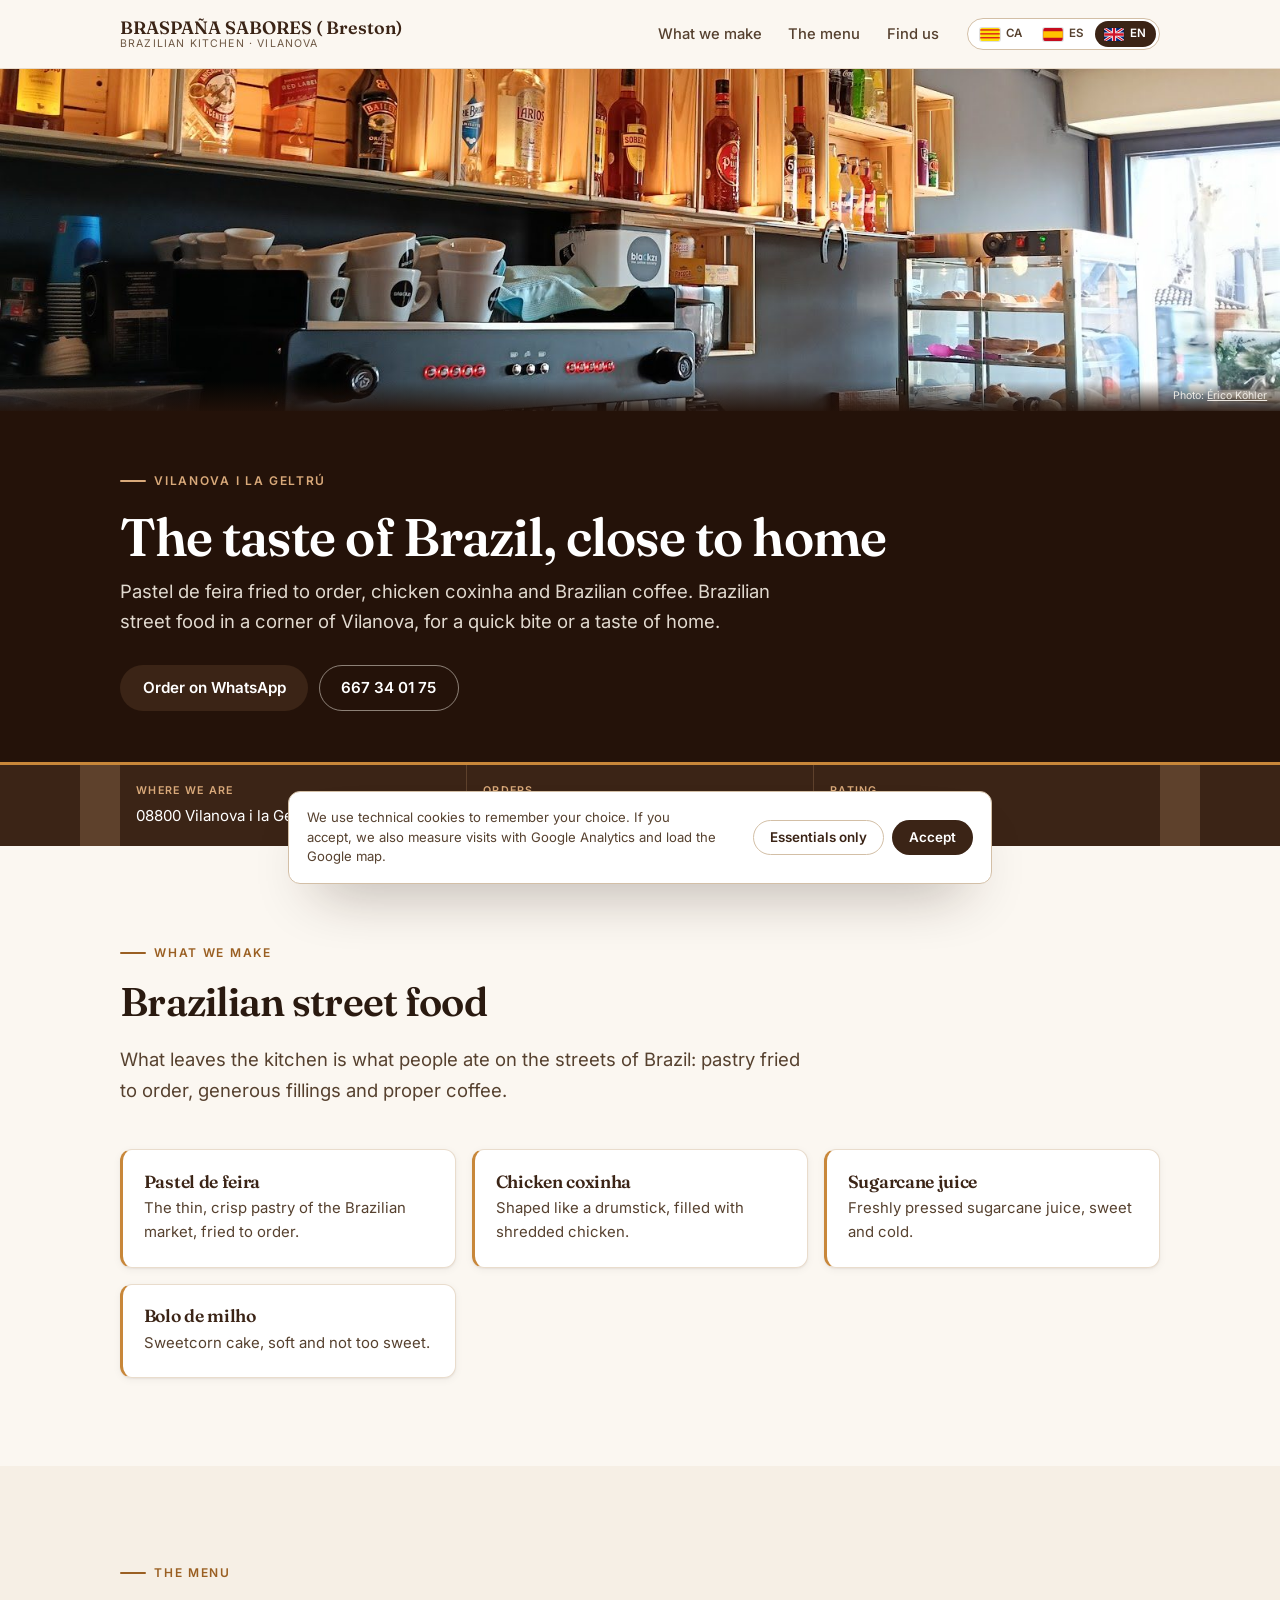
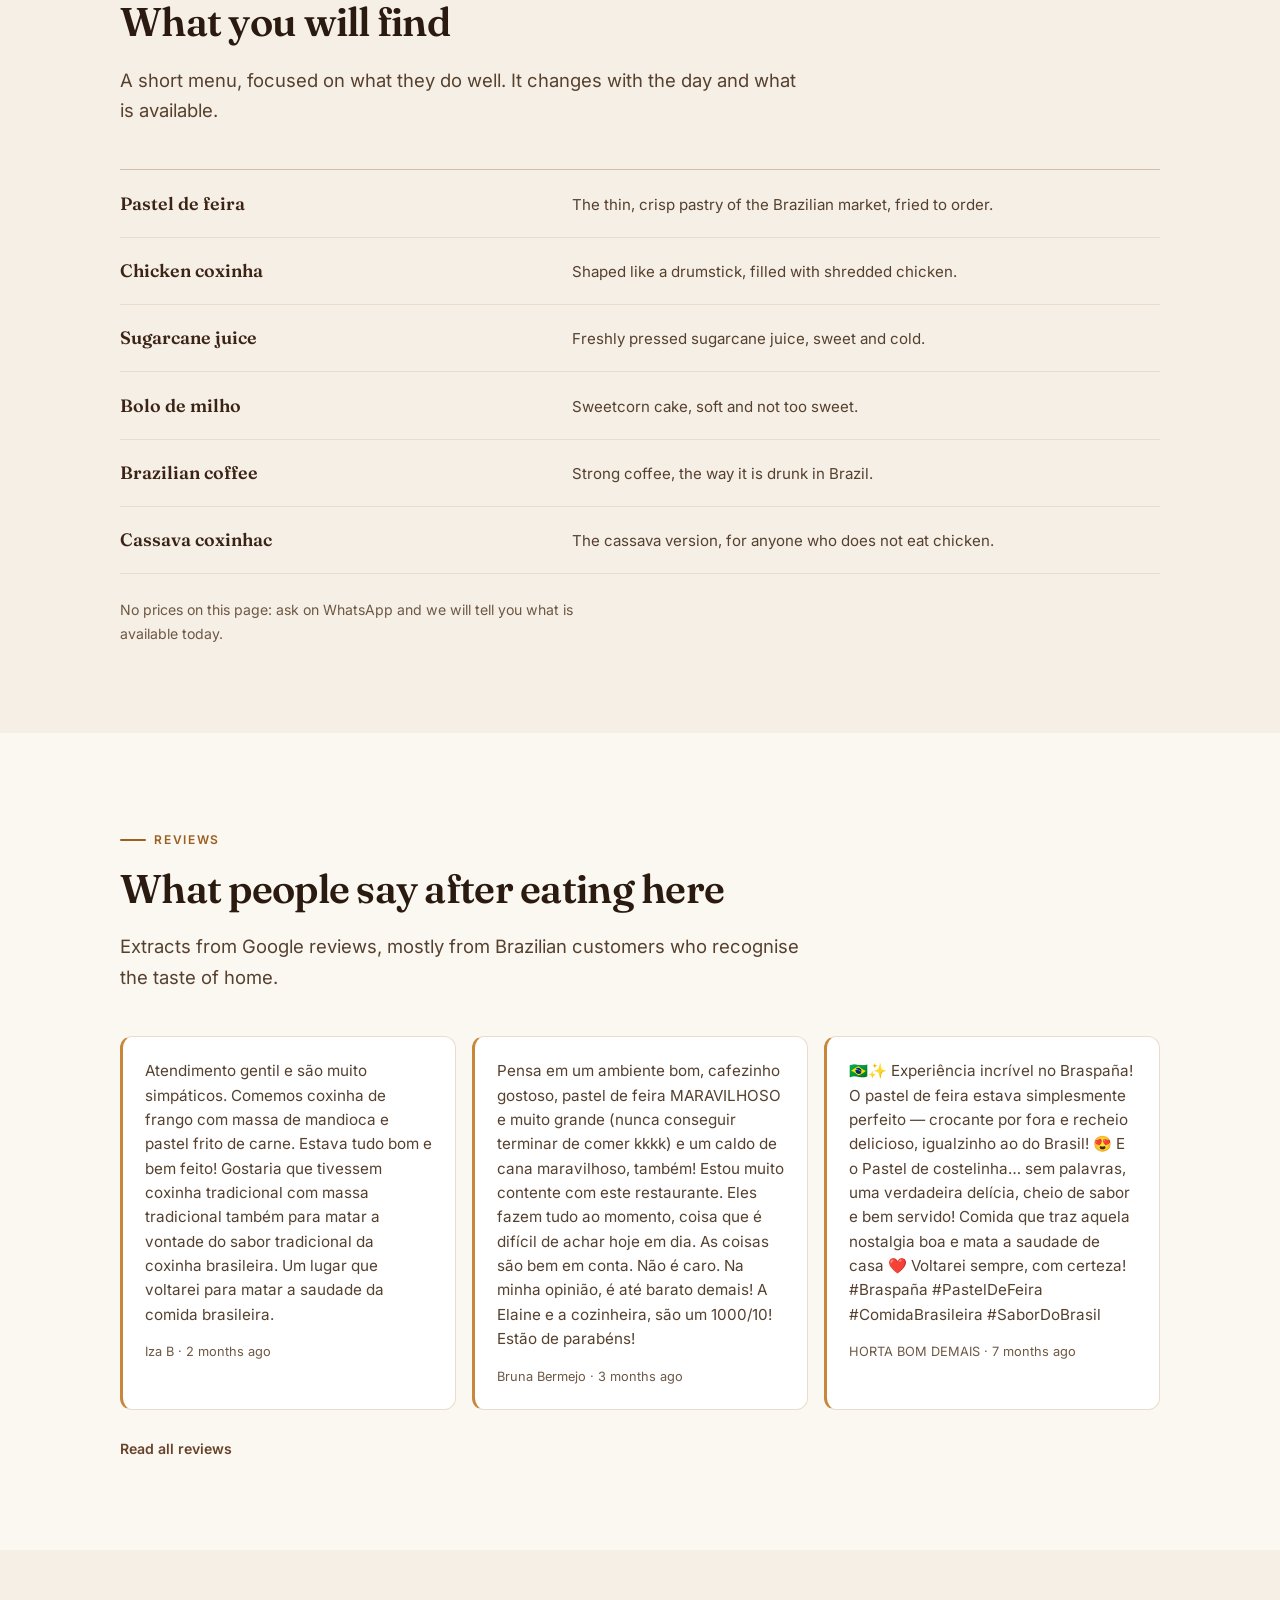
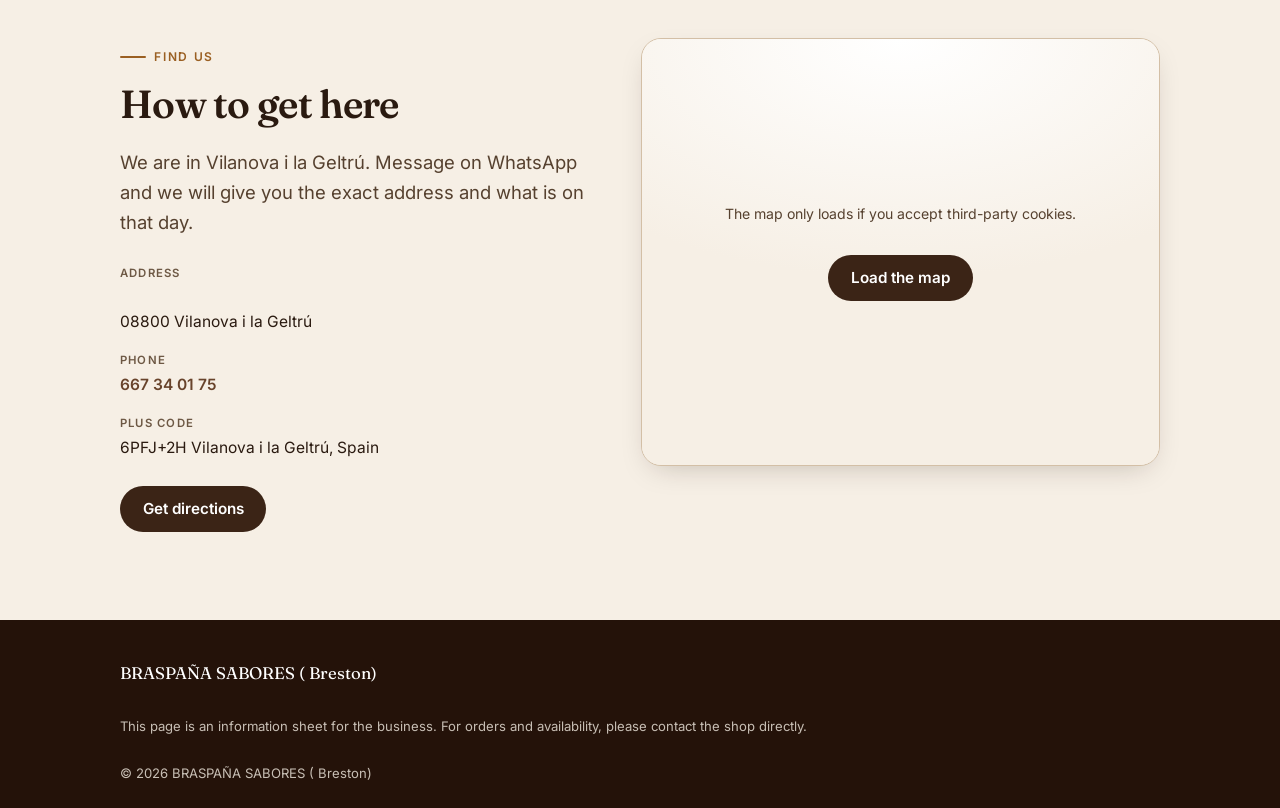
==== commit cbe683e6: "Rebuild on the current stack: shared components, subdomain URLs, S3 deploy" ====
--- a/en/index.html
+++ b/en/index.html
@@ -1,526 +1,285 @@
 <!DOCTYPE html>
-<html lang="en-GB" dir="ltr">
+<html lang="en" dir="ltr">
 <head>
 <meta charset="utf-8">
-<meta name="viewport" content="width=device-width, initial-scale=1, viewport-fit=cover">
-<title>Braspaña Sabores — Brazilian bakery and coffee in Vilanova i la Geltrú</title>
-<meta name="description" content="Braspaña Sabores, a Brazilian café and bakery in Vilanova i la Geltrú. Pastel de feira, coxinha, caldo de cana, tapioca and açaí, all made to order. Open Monday to Saturday from 6:00.">
-<meta name="theme-color" content="#2a1810">
-<meta name="format-detection" content="telephone=no">
-
-<link rel="canonical" href="https://yourdataweb.github.io/braspana-sabores/en/">
-<link rel="alternate" hreflang="es" href="https://yourdataweb.github.io/braspana-sabores/">
-<link rel="alternate" hreflang="en" href="https://yourdataweb.github.io/braspana-sabores/en/">
-<link rel="alternate" hreflang="x-default" href="https://yourdataweb.github.io/braspana-sabores/">
-
-<meta property="og:type" content="business.business">
-<meta property="og:site_name" content="BRASPAÑA SABORES">
-<meta property="og:title" content="Braspaña Sabores — A taste of Brazil in Vilanova">
-<meta property="og:description" content="Pastel de feira, coxinha, caldo de cana and açaí, made fresh to order. Brazilian coffee in Vilanova i la Geltrú.">
-<meta property="og:image" content="https://yourdataweb.github.io/braspana-sabores/assets/photos/og.png">
-<meta property="og:image:width" content="1200">
-<meta property="og:image:height" content="630">
-<meta property="og:url" content="https://yourdataweb.github.io/braspana-sabores/en/">
+<meta name="viewport" content="width=device-width, initial-scale=1">
+<title>Braspaña Sabores · Brazilian kitchen in Vilanova i la Geltrú</title>
+<meta name="description" content="Pastel de feira, coxinha and Brazilian coffee in Vilanova i la Geltrú. Brazilian street food, made to order. Order on WhatsApp or by phone: 667 34 01 75.">
+<meta name="theme-color" content="#3b2416">
+<meta name="robots" content="index, follow">
+<link rel="canonical" href="https://braspana-sabores.vilanovailageltru.info/en/">
+<meta property="og:type" content="website">
+<meta property="og:site_name" content="BRASPAÑA SABORES ( Breston)">
+<meta property="og:title" content="Braspaña Sabores · Brazilian kitchen in Vilanova i la Geltrú">
+<meta property="og:description" content="Pastel de feira, coxinha and Brazilian coffee in Vilanova i la Geltrú. Brazilian street food, made to order. Order on WhatsApp or by phone: 667 34 01 75.">
 <meta property="og:locale" content="en_GB">
-<meta property="og:locale:alternate" content="es_ES">
+<meta property="og:url" content="https://braspana-sabores.vilanovailageltru.info/en/">
+<meta property="og:image" content="https://braspana-sabores.vilanovailageltru.info/assets/img/og-image.jpg">
 <meta name="twitter:card" content="summary_large_image">
-<meta name="twitter:title" content="Braspaña Sabores — A taste of Brazil in Vilanova">
-<meta name="twitter:description" content="Pastel de feira, coxinha, caldo de cana and açaí, made fresh to order. Brazilian coffee in Vilanova i la Geltrú.">
-<meta name="twitter:image" content="https://yourdataweb.github.io/braspana-sabores/assets/photos/og.png">
-
-<link rel="icon" href="../assets/photos/favicon.svg" type="image/svg+xml">
-<link rel="apple-touch-icon" href="../assets/photos/apple-touch-icon.png">
-<link rel="manifest" href="../manifest.webmanifest">
-
-<link rel="preconnect" href="https://fonts.googleapis.com">
-<link rel="preconnect" href="https://fonts.gstatic.com" crossorigin>
-<link href="https://fonts.googleapis.com/css2?family=Fraunces:ital,opsz,wght@0,9..144,500;0,9..144,700;0,9..144,900;1,9..144,400&family=Inter:wght@400;500;600;700&display=swap" rel="stylesheet">
+
+<link rel="alternate" hreflang="ca-ES" href="https://braspana-sabores.vilanovailageltru.info/">
+
+<link rel="alternate" hreflang="es-ES" href="https://braspana-sabores.vilanovailageltru.info/es/">
+
+<link rel="alternate" hreflang="en-GB" href="https://braspana-sabores.vilanovailageltru.info/en/">
+
+<link rel="alternate" hreflang="x-default" href="https://braspana-sabores.vilanovailageltru.info/">
+
+<link rel="icon" href="../assets/img/favicon.svg" type="image/svg+xml">
+<link rel="manifest" href="../site.webmanifest">
+<link rel="preload" href="../assets/fonts/fraunces-latin.woff2" as="font" type="font/woff2" crossorigin>
+<link rel="preload" href="../assets/fonts/inter-latin.woff2" as="font" type="font/woff2" crossorigin>
+<link rel="stylesheet" href="../assets/css/components.css">
 <link rel="stylesheet" href="../assets/css/styles.css">
-
+<script>
+  (function () {
+    var ID='G-71LT2Q093H', KEY='cookie-consent-v1', accepted=false;
+    try { accepted = localStorage.getItem(KEY) === 'accepted'; } catch (e) {}
+    window.dataLayer = window.dataLayer || [];
+    window.gtag = function(){ window.dataLayer.push(arguments); };
+    gtag('js', new Date());
+    gtag('consent','default',{ad_storage:'denied',ad_user_data:'denied',ad_personalization:'denied',analytics_storage:'denied'});
+    function load(){ if(window.__gaLoaded) return; window.__gaLoaded=true;
+      var s=document.createElement('script'); s.async=true;
+      s.src='https://www.googletagmanager.com/gtag/js?id='+ID; document.head.appendChild(s); gtag('config',ID); }
+    function grant(){ load(); gtag('consent','update',{ad_storage:'granted',ad_user_data:'granted',ad_personalization:'granted',analytics_storage:'granted'}); }
+    window.__analyticsConsent=function(ok){ try{localStorage.setItem(KEY, ok?'accepted':'essential');}catch(e){}
+      if(ok) grant(); };
+    if (accepted) grant();
+  })();
+</script>
 <script type="application/ld+json">{
   "@context": "https://schema.org",
   "@type": "CafeOrCoffeeShop",
-  "@id": "https://yourdataweb.github.io/braspana-sabores/en/",
-  "name": "BRASPAÑA SABORES",
-  "alternateName": "BRASPAÑA SABORES (Breston)",
-  "url": "https://yourdataweb.github.io/braspana-sabores/en/",
-  "image": "https://yourdataweb.github.io/braspana-sabores/assets/photos/og.png",
-  "description": "Braspaña Sabores, a Brazilian café and bakery in Vilanova i la Geltrú. Pastel de feira, coxinha, caldo de cana, tapioca and açaí, all made to order. Open Monday to Saturday from 6:00.",
+  "@id": "https://braspana-sabores.vilanovailageltru.info/#business",
+  "name": "BRASPAÑA SABORES ( Breston)",
+  "url": "https://braspana-sabores.vilanovailageltru.info",
+  "image": "https://braspana-sabores.vilanovailageltru.info/assets/img/og-image.jpg",
+  "telephone": "+34667340175",
   "address": {
     "@type": "PostalAddress",
+    "streetAddress": "",
+    "postalCode": "08800",
     "addressLocality": "Vilanova i la Geltrú",
     "addressRegion": "Barcelona",
-    "postalCode": "08800",
     "addressCountry": "ES"
   },
   "geo": {
     "@type": "GeoCoordinates",
-    "latitude": 41.2225579,
-    "longitude": 1.7314826
+    "latitude": 41.222557900000005,
+    "longitude": 1.7314825999999999
   },
-  "telephone": "+34 667 34 01 75",
-  "inLanguage": "en-GB",
-  "priceRange": "€10–20",
-  "currenciesAccepted": "EUR",
-  "paymentAccepted": "Cash, Credit Card, Debit Card, Contactless",
-  "servesCuisine": "Brazilian",
+  "hasMap": "https://maps.google.com/?cid=14217888757547333980&g_mp=Cilnb29nbGUubWFwcy5wbGFjZXMudjEuUGxhY2VzLlNlYXJjaE5lYXJieRACGAQgAA",
+  "inLanguage": "en",
   "aggregateRating": {
     "@type": "AggregateRating",
     "ratingValue": 4.7,
     "reviewCount": 58,
     "bestRating": 5,
     "worstRating": 1
-  },
-  "openingHoursSpecification": [
-    {
-      "@type": "OpeningHoursSpecification",
-      "dayOfWeek": [
-        "Monday",
-        "Tuesday",
-        "Wednesday",
-        "Thursday",
-        "Friday",
-        "Saturday"
-      ],
-      "opens": "06:00",
-      "closes": "21:30"
-    }
-  ],
-  "hasMap": "https://maps.google.com/?cid=14217888757547333980",
-  "sameAs": [
-    "https://maps.google.com/?cid=14217888757547333980"
-  ]
+  }
 }</script>
 </head>
 <body>
-
-<a class="skip" href="#main">Skip to content</a>
-
-<header class="site-header" id="top">
-  <div class="wrap header-inner">
-    <a class="brand" href="../" aria-label="Braspaña Sabores — home">
-      <span class="brand-mark" aria-hidden="true">
-        <svg viewBox="0 0 40 40" width="40" height="40" focusable="false">
-          <circle cx="20" cy="20" r="19" fill="#2a1810"/>
-          <circle cx="20" cy="20" r="15.5" fill="none" stroke="#c8a15a" stroke-width="1.4"/>
-          <path d="M13 15h11a3.5 3.5 0 0 1 0 7h-1" fill="none" stroke="#e8d5b0" stroke-width="1.8" stroke-linecap="round"/>
-          <path d="M13 15v6.5a4.5 4.5 0 0 0 4.5 4.5h2A4.5 4.5 0 0 0 24 21.5V15" fill="none" stroke="#e8d5b0" stroke-width="1.8" stroke-linejoin="round"/>
-          <path d="M16 10.5c0 1.2-1 1.6-1 2.8M20 10.5c0 1.2-1 1.6-1 2.8" stroke="#c8a15a" stroke-width="1.4" stroke-linecap="round"/>
-        </svg>
-      </span>
-      <span class="brand-text">
-        <span class="brand-name">Braspaña</span>
-        <span class="brand-sub">Brazilian bakery · Vilanova i la Geltrú</span>
-      </span>
+<a class="skip-link" href="#main">Skip to main content</a>
+
+<header class="header">
+  <div class="wrap header__inner">
+    <a class="brand" href="../">
+      <span class="brand__name">BRASPAÑA SABORES ( Breston)</span>
+      <span class="brand__sub">Brazilian kitchen · Vilanova</span>
     </a>
-
-    <nav class="nav" aria-label="Main navigation">
-      <a href="#about">About</a>
-      <a href="#specialties">Specialities</a>
-      <a href="#reviews">Reviews</a>
-      <a href="#visit">Visit</a>
+    <nav class="nav" id="site-nav" data-open="false" aria-label="Main navigation">
+      <a href="#tostados">What we make</a>
+      <a href="#carta">The menu</a>
+      <a href="#visitanos">Find us</a>
     </nav>
-
-    <div class="header-tools">
-
-      <ul class="social-bar social-bar--header" aria-label="Social media">
-        <a class="social-link" href="https://maps.google.com/?cid=14217888757547333980" target="_blank" rel="noopener noreferrer me"
-           aria-label="Google (opens in a new tab)">
-          <svg viewBox="0 0 24 24" width="18" height="18" aria-hidden="true" focusable="false"><path fill="currentColor" d="M21.35 11.1H12v2.9h5.35c-.25 1.35-1.7 3.95-5.35 3.95A5.95 5.95 0 0 1 6 12a5.95 5.95 0 0 1 6-5.95c1.7 0 2.85.72 3.5 1.34l2.4-2.31C16.35 3.6 14.4 2.7 12 2.7A9.3 9.3 0 0 0 2.7 12 9.3 9.3 0 0 0 12 21.3c5.35 0 8.9-3.76 8.9-9.05 0-.6-.07-1.06-.15-1.15Z"/></svg>
+    <div class="header__tools">
+      <nav class="langs" aria-label="Change language">
+        
+        <a class="langs__link" href="../" hreflang="ca" lang="ca">
+          <span class="langs__flag" aria-hidden="true"><svg viewBox="0 0 24 16"><rect width="24" height="16" fill="#fcdd09"/><g fill="#da121a"><rect y="1.6" width="24" height="1.6"/><rect y="6.4" width="24" height="1.6"/><rect y="11.2" width="24" height="1.6"/></g></svg></span>
+          <span class="langs__code">ca</span>
+          <span class="sr-only">Català</span>
         </a>
-      </ul>
-
-      <div class="lang-switch lang-switch--header" role="group" aria-label="Change language">
-        <a href="../" class="lang-opt" lang="es" hreflang="es"
-           aria-label="View this page in Spanish">ES</a>
-        <span class="lang-sep" aria-hidden="true">/</span>
-        <a href="./" class="lang-opt is-active" lang="en" hreflang="en"
-           aria-label="View this page in English" aria-current="true">EN</a>
-      </div>
-      <button class="nav-toggle" type="button" aria-expanded="false" aria-controls="mobile-nav"
-              aria-label="Open menu" data-label-open="Open menu" data-label-close="Close menu">
-        <span></span><span></span><span></span>
+        
+        <a class="langs__link" href="../es/" hreflang="es" lang="es">
+          <span class="langs__flag" aria-hidden="true"><svg viewBox="0 0 24 16"><rect width="24" height="16" fill="#c60b1e"/><rect y="4" width="24" height="8" fill="#ffc400"/></svg></span>
+          <span class="langs__code">es</span>
+          <span class="sr-only">Español</span>
+        </a>
+        
+        <a class="langs__link" href="../en/" hreflang="en" lang="en" aria-current="true">
+          <span class="langs__flag" aria-hidden="true"><svg viewBox="0 0 24 16"><rect width="24" height="16" fill="#00247d"/><path d="M0 0 24 16M24 0 0 16" stroke="#fff" stroke-width="3.2"/><path d="M0 0 24 16M24 0 0 16" stroke="#cf142b" stroke-width="1.6"/><path d="M12 0v16M0 8h24" stroke="#fff" stroke-width="5.2"/><path d="M12 0v16M0 8h24" stroke="#cf142b" stroke-width="3"/></svg></span>
+          <span class="langs__code">en</span>
+          <span class="sr-only">English</span>
+        </a>
+        
+      </nav>
+      <button class="nav-toggle" type="button" aria-expanded="false" aria-controls="site-nav" aria-label="Open navigation menu">
+        <svg viewBox="0 0 24 24" width="22" height="22" fill="none" stroke="currentColor" stroke-width="2" stroke-linecap="round" aria-hidden="true"><path d="M4 7h16M4 12h16M4 17h16"/></svg>
       </button>
     </div>
-  </div>
-
-  <div class="mobile-nav" id="mobile-nav" hidden>
-    <nav aria-label="Main navigation">
-      <a href="#about">About</a>
-      <a href="#specialties">Specialities</a>
-      <a href="#reviews">Reviews</a>
-      <a href="#visit">Visit</a>
-    </nav>
-
-      <ul class="social-bar social-bar--mobile" aria-label="Social media">
-        <a class="social-link" href="https://maps.google.com/?cid=14217888757547333980" target="_blank" rel="noopener noreferrer me"
-           aria-label="Google (opens in a new tab)">
-          <svg viewBox="0 0 24 24" width="18" height="18" aria-hidden="true" focusable="false"><path fill="currentColor" d="M21.35 11.1H12v2.9h5.35c-.25 1.35-1.7 3.95-5.35 3.95A5.95 5.95 0 0 1 6 12a5.95 5.95 0 0 1 6-5.95c1.7 0 2.85.72 3.5 1.34l2.4-2.31C16.35 3.6 14.4 2.7 12 2.7A9.3 9.3 0 0 0 2.7 12 9.3 9.3 0 0 0 12 21.3c5.35 0 8.9-3.76 8.9-9.05 0-.6-.07-1.06-.15-1.15Z"/></svg>
-        </a>
-      </ul>
-
-      <div class="lang-switch lang-switch--mobile" role="group" aria-label="Change language">
-        <a href="../" class="lang-opt" lang="es" hreflang="es"
-           aria-label="View this page in Spanish">ES</a>
-        <span class="lang-sep" aria-hidden="true">/</span>
-        <a href="./" class="lang-opt is-active" lang="en" hreflang="en"
-           aria-label="View this page in English" aria-current="true">EN</a>
-      </div>
   </div>
 </header>
 
 <main id="main">
-
   <section class="hero" aria-labelledby="hero-title">
-    <div class="hero-media" aria-hidden="true">
-      <img src="../assets/photos/hero.svg" alt="" width="1600" height="900" fetchpriority="high" decoding="async">
-      <div class="hero-scrim"></div>
-    </div>
-
-    <div class="wrap hero-inner">
-      <p class="hero-eyebrow">
-        <span class="dot" id="status-dot" aria-hidden="true"></span>
-        <span id="open-status"
-              data-open-template="Open now · until {close}"
-              data-closed-template="Closed · opens {open}"
-              data-closed-today="Closed today"
-              data-today-label="Today"
-              data-closed-label="Closed">Open Monday to Saturday · from 6:00</span>
-      </p>
-
-      <h1 id="hero-title">A taste of Brazil,<br>made to order.</h1>
-      <p class="hero-lede">Crisp pastel de feira, coxinha straight from the fryer, ice-cold caldo de cana and coffee the way it&#39;s made back home. In Vilanova i la Geltrú, from six in the morning.</p>
-
-      <div class="hero-actions">
-        <a class="btn btn-primary" href="#visit">Find us</a>
-        <a class="btn btn-ghost" href="https://wa.me/34667340175" target="_blank" rel="noopener noreferrer"><svg viewBox="0 0 24 24" width="20" height="20" aria-hidden="true" focusable="false"><path fill="currentColor" d="M12.04 2C6.58 2 2.13 6.45 2.13 11.91c0 1.75.46 3.45 1.32 4.95L2 22l5.25-1.38a9.9 9.9 0 0 0 4.79 1.22h.01c5.46 0 9.91-4.45 9.91-9.91S17.5 2 12.04 2Zm0 18.15h-.01a8.2 8.2 0 0 1-4.19-1.15l-.3-.18-3.12.82.83-3.04-.2-.31a8.19 8.19 0 0 1-1.26-4.38c0-4.54 3.7-8.24 8.25-8.24 2.2 0 4.27.86 5.83 2.42a8.2 8.2 0 0 1 2.41 5.83c0 4.54-3.7 8.23-8.24 8.23Zm4.52-6.16c-.25-.12-1.47-.72-1.69-.81-.23-.08-.39-.12-.56.13-.16.24-.64.8-.79.97-.14.16-.29.19-.54.06-.25-.12-1.05-.39-1.99-1.23-.74-.66-1.23-1.47-1.38-1.72-.14-.25-.01-.38.11-.51.11-.11.25-.29.37-.43.12-.14.16-.25.25-.41.08-.17.04-.31-.02-.43-.06-.12-.56-1.34-.76-1.84-.2-.48-.4-.42-.56-.43h-.47c-.17 0-.43.06-.66.31-.23.25-.87.85-.87 2.07s.89 2.4 1.02 2.56c.12.17 1.75 2.67 4.25 3.74.59.26 1.05.41 1.41.52.59.19 1.13.16 1.56.1.48-.07 1.47-.6 1.68-1.18.21-.58.21-1.07.14-1.18-.06-.1-.22-.16-.47-.28Z"/></svg>WhatsApp<span class="sr-only"> (opens in a new tab)</span></a>
-      </div>
-
-      <ul class="hero-stats" aria-label="At a glance">
-        <li>
-          <span class="stat-value">4.7</span>
-          <span class="stat-label">out of 5 on Google</span>
-        </li>
-        <li>
-          <span class="stat-value">58</span>
-          <span class="stat-label">Google reviews</span>
-        </li>
-        <li>
-          <span class="stat-value">€10–20</span>
-          <span class="stat-label">per person</span>
-        </li>
+    
+    <figure class="hero__media">
+      <img src="../assets/img/hero-photo.jpg" alt="photo of Braspaña Sabores" width="1600" height="1205" fetchpriority="high" decoding="async">
+      
+      <figcaption data-photo-credit>Photo: <a href="https://maps.google.com/maps/contrib/114455813075711775706" target="_blank" rel="noopener nofollow">Érico Köhler</a></figcaption>
+      
+    </figure>
+    
+    <div class="wrap hero__body">
+      <p class="eyebrow">Vilanova i la Geltrú</p>
+      <h1 id="hero-title">The taste of Brazil, close to home</h1>
+      <p class="hero__lede">Pastel de feira fried to order, chicken coxinha and Brazilian coffee. Brazilian street food in a corner of Vilanova, for a quick bite or a taste of home.</p>
+      <div class="hero__actions">
+        
+        <a class="btn btn--primary" href="https://wa.me/34667340175" target="_blank" rel="noopener">Order on WhatsApp</a>
+        
+        <a class="btn btn--ghost" href="tel:+34667340175">667 34 01 75</a>
+      </div>
+    </div>
+  </section>
+
+  <section class="strip" aria-label="Practical information">
+    <div class="wrap strip__grid">
+      <div><span class="strip__k">Where we are</span><span class="strip__v">08800 Vilanova i la Geltrú</span></div>
+      <div><span class="strip__k">Orders</span><span class="strip__v">By WhatsApp or phone</span></div>
+      <div><span class="strip__k">Rating</span><span class="strip__v">4.7/5 · 58 reviews</span></div>
+    </div>
+  </section>
+
+  <section class="section roast" id="tostados" aria-labelledby="roast-title">
+    <div class="wrap">
+      <div class="head reveal">
+        <p class="eyebrow">What we make</p>
+        <h2 id="roast-title">Brazilian street food</h2>
+        <p class="lead">What leaves the kitchen is what people ate on the streets of Brazil: pastry fried to order, generous fillings and proper coffee.</p>
+      </div>
+      <ul class="roastgrid">
+        
+        <li class="bean reveal"><h3>Pastel de feira</h3><p>The thin, crisp pastry of the Brazilian market, fried to order.</p></li>
+        
+        <li class="bean reveal"><h3>Chicken coxinha</h3><p>Shaped like a drumstick, filled with shredded chicken.</p></li>
+        
+        <li class="bean reveal"><h3>Sugarcane juice</h3><p>Freshly pressed sugarcane juice, sweet and cold.</p></li>
+        
+        <li class="bean reveal"><h3>Bolo de milho</h3><p>Sweetcorn cake, soft and not too sweet.</p></li>
+        
       </ul>
     </div>
   </section>
 
-  <section class="section about" id="about" aria-labelledby="about-title">
-    <div class="wrap about-grid">
-      <div class="about-copy">
-        <p class="eyebrow">The place</p>
-        <h2 id="about-title">Real Brazilian food,<br>just around the corner.</h2>
-        <p>Braspaña began with saudade: that very specific longing for a pastel de feira pulled hot from the oil, a glass of ice-cold caldo de cana, a coxinha that tastes exactly the way it should.</p>
-        <p>Everything here is made to order, in small batches, the way it&#39;s done in Brazil. No shortcuts and nothing from the freezer — just dough, filling, and someone frying it for you when you ask.</p>
-        <p class="about-note">We open at 6:00, Monday to Saturday.</p>
-      </div>
-
-      <div class="about-card">
-        <div class="about-card-media">
-          <img src="../assets/photos/hero.svg" alt="Pastel de feira" width="800" height="600" loading="lazy" decoding="async">
+  <section class="section section--tint carta" id="carta" aria-labelledby="carta-title">
+    <div class="wrap">
+      <div class="head reveal">
+        <p class="eyebrow">The menu</p>
+        <h2 id="carta-title">What you will find</h2>
+        <p class="lead">A short menu, focused on what they do well. It changes with the day and what is available.</p>
+      </div>
+      <dl class="pricelist">
+        
+        <div class="pricelist__row reveal"><dt>Pastel de feira</dt><dd>The thin, crisp pastry of the Brazilian market, fried to order.</dd></div>
+        
+        <div class="pricelist__row reveal"><dt>Chicken coxinha</dt><dd>Shaped like a drumstick, filled with shredded chicken.</dd></div>
+        
+        <div class="pricelist__row reveal"><dt>Sugarcane juice</dt><dd>Freshly pressed sugarcane juice, sweet and cold.</dd></div>
+        
+        <div class="pricelist__row reveal"><dt>Bolo de milho</dt><dd>Sweetcorn cake, soft and not too sweet.</dd></div>
+        
+        <div class="pricelist__row reveal"><dt>Brazilian coffee</dt><dd>Strong coffee, the way it is drunk in Brazil.</dd></div>
+        
+        <div class="pricelist__row reveal"><dt>Cassava coxinhac</dt><dd>The cassava version, for anyone who does not eat chicken.</dd></div>
+        
+      </dl>
+      <p class="note">No prices on this page: ask on WhatsApp and we will tell you what is available today.</p>
+    </div>
+  </section>
+
+  <section class="section guestvoices" id="reviews" aria-labelledby="reviews-title">
+    <div class="wrap">
+      <div class="head reveal">
+        <p class="eyebrow">Reviews</p>
+        <h2 id="reviews-title">What people say after eating here</h2>
+        <p class="lead">Extracts from Google reviews, mostly from Brazilian customers who recognise the taste of home.</p>
+      </div>
+      <div class="quotes">
+        
+        <figure class="quote reveal">
+          <blockquote><p>Atendimento gentil e são muito simpáticos. Comemos coxinha de frango com massa de mandioca e pastel frito de carne. Estava tudo bom e bem feito! Gostaria que tivessem coxinha tradicional com massa tradicional também para matar a vontade do sabor tradicional da coxinha brasileira. Um lugar que voltarei para matar a saudade da comida brasileira.</p></blockquote>
+          <figcaption>Iza B · 2 months ago</figcaption>
+        </figure>
+        
+        <figure class="quote reveal">
+          <blockquote><p>Pensa em um ambiente bom, cafezinho gostoso, pastel de feira MARAVILHOSO e muito grande (nunca conseguir terminar de comer kkkk) e um caldo de cana maravilhoso, também! Estou muito contente com este restaurante. Eles fazem tudo ao momento, coisa que é difícil de achar hoje em dia. As coisas são bem em conta. Não é caro. Na minha opinião, é até barato demais! A Elaine e a cozinheira, são um 1000/10!
+Estão de parabéns!</p></blockquote>
+          <figcaption>Bruna Bermejo · 3 months ago</figcaption>
+        </figure>
+        
+        <figure class="quote reveal">
+          <blockquote><p>🇧🇷✨ Experiência incrível no Braspaña!
+
+O pastel de feira estava simplesmente perfeito — crocante por fora e recheio delicioso, igualzinho ao do Brasil! 😍 E o Pastel de costelinha… sem palavras, uma verdadeira delícia, cheio de sabor e bem servido!
+
+Comida que traz aquela nostalgia boa e mata a saudade de casa ❤️
+Voltarei sempre, com certeza!
+
+#Braspaña #PastelDeFeira #ComidaBrasileira #SaborDoBrasil</p></blockquote>
+          <figcaption>HORTA BOM DEMAIS · 7 months ago</figcaption>
+        </figure>
+        
+      </div>
+      <a class="morelink" href="https://www.google.com/maps/place//data=!4m4!3m3!1s0x12a386e6d2f0cec5:0xc550167ed1a0f95c!9m1!1b1?g_mp=Cilnb29nbGUubWFwcy5wbGFjZXMudjEuUGxhY2VzLlNlYXJjaE5lYXJieRACGAQgAA" target="_blank" rel="noopener">Read all reviews</a>
+    </div>
+  </section>
+
+  <section class="section section--tint location" id="visitanos" aria-labelledby="visit-title">
+    <div class="wrap visit">
+      <div class="reveal">
+        <p class="eyebrow">Find us</p>
+        <h2 id="visit-title">How to get here</h2>
+        <p class="lead">We are in Vilanova i la Geltrú. Message on WhatsApp and we will give you the exact address and what is on that day.</p>
+        <dl class="visitlist">
+          <div><dt>Address</dt><dd><br>08800 Vilanova i la Geltrú</dd></div>
+          <div><dt>Phone</dt><dd><a href="tel:+34667340175">667 34 01 75</a></dd></div>
+          <div><dt>Plus Code</dt><dd>6PFJ+2H Vilanova i la Geltrú, Spain</dd></div>
+        </dl>
+        <div class="visit__actions">
+          <a class="btn btn--primary" href="https://www.google.com/maps/dir/?api=1&amp;destination=41.222557900000005,1.7314825999999999" target="_blank" rel="noopener">Get directions</a>
         </div>
-        <dl class="about-facts">
-          <div>
-            <dt>Where we are</dt>
-            <dd>08800 Vilanova i la Geltrú<br>Barcelona</dd>
-          </div>
-          <div>
-            <dt>Phone</dt>
-            <dd><a href="tel:+34667340175">667 34 01 75</a></dd>
-          </div>
-          <div>
-            <dt>Hours</dt>
-            <dd>Monday to Saturday, from 6:00</dd>
-          </div>
-          <div>
-            <dt>What we are</dt>
-            <dd>Coffee shop and Brazilian food store</dd>
-          </div>
-        </dl>
-      </div>
-    </div>
-  </section>
-
-  <section class="section specialties" id="specialties" aria-labelledby="specialties-title">
-    <div class="wrap">
-      <p class="eyebrow">Specialities</p>
-      <h2 id="specialties-title">What comes out of the fryer</h2>
-
-      <ul class="specialty-grid">
-        <li class="specialty">
-          <span class="specialty-icon" aria-hidden="true">
-            <svg viewBox="0 0 24 24" width="30" height="30" focusable="false"><path d="M4 12c0-3.3 3.6-6 8-6s8 2.7 8 6-3.6 6-8 6-8-2.7-8-6Z" fill="none" stroke="currentColor" stroke-width="1.8"/><path d="M7.5 10.5c2-1.2 7-1.2 9 0" stroke="currentColor" stroke-width="1.5" stroke-linecap="round" fill="none"/><path d="M8 14.5h8" stroke="currentColor" stroke-width="1.5" stroke-linecap="round" fill="none"/></svg>
-          </span>
-          <h3>Pastel de feira</h3>
-          <p>Thin, crisp pastry fried to order. The classic of every Brazilian market, and big enough that you won&#39;t finish it.</p>
-        </li>
-        <li class="specialty">
-          <span class="specialty-icon" aria-hidden="true">
-            <svg viewBox="0 0 24 24" width="30" height="30" focusable="false"><path d="M12 3.5c3 0 5.5 3 5.5 6.6 0 3.3-2.2 5.4-3.4 6.6-.8.8-1.4 1.8-2.1 1.8s-1.3-1-2.1-1.8c-1.2-1.2-3.4-3.3-3.4-6.6C6.5 6.5 9 3.5 12 3.5Z" fill="none" stroke="currentColor" stroke-width="1.8" stroke-linejoin="round"/><path d="M9.5 8.5c0 1.6.5 2.6 1.4 3.4" stroke="currentColor" stroke-width="1.4" stroke-linecap="round" fill="none"/></svg>
-          </span>
-          <h3>Coxinha</h3>
-          <p>Shredded chicken wrapped in cassava dough, breaded and fried. Shaped like a teardrop, the way it should be.</p>
-        </li>
-        <li class="specialty">
-          <span class="specialty-icon" aria-hidden="true">
-            <svg viewBox="0 0 24 24" width="30" height="30" focusable="false"><path d="M8 21V9a4 4 0 0 1 8 0v12" fill="none" stroke="currentColor" stroke-width="1.8" stroke-linecap="round"/><path d="M8 12.5h8M8 16.5h8" stroke="currentColor" stroke-width="1.4" stroke-linecap="round"/><path d="M10.5 5.5c.8-.6 2.2-.6 3 0" stroke="currentColor" stroke-width="1.4" stroke-linecap="round" fill="none"/></svg>
-          </span>
-          <h3>Caldo de cana</h3>
-          <p>Sugar cane pressed to order and served properly cold. Sweet, light, and impossible to fake.</p>
-        </li>
-        <li class="specialty">
-          <span class="specialty-icon" aria-hidden="true">
-            <svg viewBox="0 0 24 24" width="30" height="30" focusable="false"><circle cx="12" cy="12" r="8.2" fill="none" stroke="currentColor" stroke-width="1.8"/><path d="M7.5 12.5c1.5-1.2 3-1.2 4.5 0s3 1.2 4.5 0" stroke="currentColor" stroke-width="1.5" stroke-linecap="round" fill="none"/><circle cx="9.5" cy="9.5" r=".9" fill="currentColor"/><circle cx="14" cy="9" r=".7" fill="currentColor"/></svg>
-          </span>
-          <h3>Tapioca recheada</h3>
-          <p>A cassava-starch flatbread with whatever filling you like. Gluten free and ready in a minute.</p>
-        </li>
-        <li class="specialty">
-          <span class="specialty-icon" aria-hidden="true">
-            <svg viewBox="0 0 24 24" width="30" height="30" focusable="false"><path d="M5 10h14l-1.6 8.2a2 2 0 0 1-2 1.8H8.6a2 2 0 0 1-2-1.8L5 10Z" fill="none" stroke="currentColor" stroke-width="1.8" stroke-linejoin="round"/><path d="M8.5 10c0-2.5 1.5-4.5 3.5-4.5S15.5 7.5 15.5 10" fill="none" stroke="currentColor" stroke-width="1.6"/><circle cx="10" cy="14" r="1" fill="currentColor"/><circle cx="14" cy="14.5" r="1" fill="currentColor"/></svg>
-          </span>
-          <h3>Açaí</h3>
-          <p>Thick açaí with fruit and granola. Cold, dense, with the flavour of northern Brazil.</p>
-        </li>
-        <li class="specialty">
-          <span class="specialty-icon" aria-hidden="true">
-            <svg viewBox="0 0 24 24" width="30" height="30" focusable="false"><path d="M5 9h11v5a5 5 0 0 1-5 5H10a5 5 0 0 1-5-5V9Z" fill="none" stroke="currentColor" stroke-width="1.8" stroke-linejoin="round"/><path d="M16 10.5h1.6a2.4 2.4 0 0 1 0 4.8H16" fill="none" stroke="currentColor" stroke-width="1.8" stroke-linecap="round"/><path d="M8 5.5c0 1-.8 1.3-.8 2.2M11.5 5.5c0 1-.8 1.3-.8 2.2" stroke="currentColor" stroke-width="1.4" stroke-linecap="round"/></svg>
-          </span>
-          <h3>Brazilian coffee</h3>
-          <p>Real coffee, served the Brazilian way: small, hot and without ceremony.</p>
-        </li></ul>
-
-      <div class="feature-columns"><div class="cap-inner">
-        <div class="cap-group">
-          <h4>Service</h4>
-          <ul class="cap-list"><li class="cap is-yes">
-            <svg viewBox="0 0 24 24" aria-hidden="true" class="cap-icon"><path d="m4 12.5 5 5L20 6.5" fill="none" stroke="currentColor" stroke-width="2.4" stroke-linecap="round" stroke-linejoin="round"/></svg>
-            <span>Dine-in</span></li><li class="cap is-yes">
-            <svg viewBox="0 0 24 24" aria-hidden="true" class="cap-icon"><path d="m4 12.5 5 5L20 6.5" fill="none" stroke="currentColor" stroke-width="2.4" stroke-linecap="round" stroke-linejoin="round"/></svg>
-            <span>Takeaway</span></li></ul>
-        </div>
-        <div class="cap-group">
-          <h4>Food &amp; drink</h4>
-          <ul class="cap-list"><li class="cap is-yes">
-            <svg viewBox="0 0 24 24" aria-hidden="true" class="cap-icon"><path d="m4 12.5 5 5L20 6.5" fill="none" stroke="currentColor" stroke-width="2.4" stroke-linecap="round" stroke-linejoin="round"/></svg>
-            <span>Coffee</span></li><li class="cap is-yes">
-            <svg viewBox="0 0 24 24" aria-hidden="true" class="cap-icon"><path d="m4 12.5 5 5L20 6.5" fill="none" stroke="currentColor" stroke-width="2.4" stroke-linecap="round" stroke-linejoin="round"/></svg>
-            <span>Brazilian food</span></li></ul>
-        </div>
-        <div class="cap-group">
-          <h4>Parking</h4>
-          <ul class="cap-list"><li class="cap is-yes">
-            <svg viewBox="0 0 24 24" aria-hidden="true" class="cap-icon"><path d="m4 12.5 5 5L20 6.5" fill="none" stroke="currentColor" stroke-width="2.4" stroke-linecap="round" stroke-linejoin="round"/></svg>
-            <span>Free street parking</span></li></ul>
-        </div>
-        <div class="cap-group">
-          <h4>Accessibility</h4>
-          <ul class="cap-list"><li class="cap is-yes">
-            <svg viewBox="0 0 24 24" aria-hidden="true" class="cap-icon"><path d="m4 12.5 5 5L20 6.5" fill="none" stroke="currentColor" stroke-width="2.4" stroke-linecap="round" stroke-linejoin="round"/></svg>
-            <span>Wheelchair-accessible entrance</span></li></ul>
-        </div>
-        <div class="cap-group">
-          <h4>Payments</h4>
-          <ul class="cap-list"><li class="cap is-yes">
-            <svg viewBox="0 0 24 24" aria-hidden="true" class="cap-icon"><path d="m4 12.5 5 5L20 6.5" fill="none" stroke="currentColor" stroke-width="2.4" stroke-linecap="round" stroke-linejoin="round"/></svg>
-            <span>Credit cards</span></li><li class="cap is-yes">
-            <svg viewBox="0 0 24 24" aria-hidden="true" class="cap-icon"><path d="m4 12.5 5 5L20 6.5" fill="none" stroke="currentColor" stroke-width="2.4" stroke-linecap="round" stroke-linejoin="round"/></svg>
-            <span>Debit cards</span></li><li class="cap is-yes">
-            <svg viewBox="0 0 24 24" aria-hidden="true" class="cap-icon"><path d="m4 12.5 5 5L20 6.5" fill="none" stroke="currentColor" stroke-width="2.4" stroke-linecap="round" stroke-linejoin="round"/></svg>
-            <span>Contactless (NFC)</span></li></ul>
-        </div>
-      </div></div>
-    </div>
-  </section>
-
-  <section class="section reviews" id="reviews" aria-labelledby="reviews-title">
-    <div class="wrap">
-      <div class="reviews-head">
-        <div>
-          <p class="eyebrow">What people say</p>
-          <h2 id="reviews-title">Almost everyone comes back</h2>
-        </div>
-        <div class="rating-badge" role="img" aria-label="Rated 4.7 out of 5 from 58 Google reviews">
-          <span class="rating-star" aria-hidden="true">
-            <svg viewBox="0 0 24 24" width="56" height="56" focusable="false"><path fill="currentColor" d="m12 2.6 2.9 5.88 6.49.94-4.7 4.58 1.11 6.46L12 17.4l-5.8 3.06 1.1-6.46-4.69-4.58 6.49-.94L12 2.6Z"/></svg>
-          </span>
-          <span class="rating-body">
-            <span class="rating-value">4.7</span>
-            <span class="rating-meta"><span>58 reviews</span> on Google</span>
-          </span>
-        </div>
-      </div>
-
-      <ul class="review-grid" id="review-grid">
-        <li class="review">
-          <span class="review-stars" aria-label="5 / 5"><span class=""><svg viewBox="0 0 24 24" fill="currentColor" aria-hidden="true" focusable="false"><path d="m12 2.6 2.9 5.88 6.49.94-4.7 4.58 1.11 6.46L12 17.4l-5.8 3.06 1.1-6.46-4.69-4.58 6.49-.94L12 2.6Z"/></svg></span><span class=""><svg viewBox="0 0 24 24" fill="currentColor" aria-hidden="true" focusable="false"><path d="m12 2.6 2.9 5.88 6.49.94-4.7 4.58 1.11 6.46L12 17.4l-5.8 3.06 1.1-6.46-4.69-4.58 6.49-.94L12 2.6Z"/></svg></span><span class=""><svg viewBox="0 0 24 24" fill="currentColor" aria-hidden="true" focusable="false"><path d="m12 2.6 2.9 5.88 6.49.94-4.7 4.58 1.11 6.46L12 17.4l-5.8 3.06 1.1-6.46-4.69-4.58 6.49-.94L12 2.6Z"/></svg></span><span class=""><svg viewBox="0 0 24 24" fill="currentColor" aria-hidden="true" focusable="false"><path d="m12 2.6 2.9 5.88 6.49.94-4.7 4.58 1.11 6.46L12 17.4l-5.8 3.06 1.1-6.46-4.69-4.58 6.49-.94L12 2.6Z"/></svg></span><span class=""><svg viewBox="0 0 24 24" fill="currentColor" aria-hidden="true" focusable="false"><path d="m12 2.6 2.9 5.88 6.49.94-4.7 4.58 1.11 6.46L12 17.4l-5.8 3.06 1.1-6.46-4.69-4.58 6.49-.94L12 2.6Z"/></svg></span></span>
-          <blockquote>
-            <p lang="pt">Pensa em um ambiente bom, cafezinho gostoso, pastel de feira MARAVILHOSO e muito grande (nunca conseguir terminar de comer kkkk) e um caldo de cana maravilhoso, também! Estou muito contente com este restaurante. Eles fazem tudo ao momento, coisa que é difícil de achar hoje em dia. As coisas são bem em conta. Não é caro. Na minha opinião, é até barato demais! A Elaine e a cozinheira, são um 1000/10!</p>
-            <span class="review-lang">Originally in Portuguese</span>
-          </blockquote>
-          <footer>
-            <span class="review-avatar">
-              <span class="review-avatar-fallback" aria-hidden="true">B</span><img src="https://lh3.googleusercontent.com/a-/ALV-UjUuWdfSBLdZvUuO2n6qh6kpOd80tL82RURSRgVW0wK7sebaZMYd3A=s128-c0x00000000-cc-rp-mo-ba3" alt="" width="44" height="44" loading="lazy" decoding="async" referrerpolicy="no-referrer" onerror="this.remove()">
-            </span>
-            <span class="review-meta">
-              <strong>Bruna Bermejo</strong>
-              <small>3 months ago</small>
-            </span>
-          </footer>
-        </li>
-        <li class="review">
-          <span class="review-stars" aria-label="5 / 5"><span class=""><svg viewBox="0 0 24 24" fill="currentColor" aria-hidden="true" focusable="false"><path d="m12 2.6 2.9 5.88 6.49.94-4.7 4.58 1.11 6.46L12 17.4l-5.8 3.06 1.1-6.46-4.69-4.58 6.49-.94L12 2.6Z"/></svg></span><span class=""><svg viewBox="0 0 24 24" fill="currentColor" aria-hidden="true" focusable="false"><path d="m12 2.6 2.9 5.88 6.49.94-4.7 4.58 1.11 6.46L12 17.4l-5.8 3.06 1.1-6.46-4.69-4.58 6.49-.94L12 2.6Z"/></svg></span><span class=""><svg viewBox="0 0 24 24" fill="currentColor" aria-hidden="true" focusable="false"><path d="m12 2.6 2.9 5.88 6.49.94-4.7 4.58 1.11 6.46L12 17.4l-5.8 3.06 1.1-6.46-4.69-4.58 6.49-.94L12 2.6Z"/></svg></span><span class=""><svg viewBox="0 0 24 24" fill="currentColor" aria-hidden="true" focusable="false"><path d="m12 2.6 2.9 5.88 6.49.94-4.7 4.58 1.11 6.46L12 17.4l-5.8 3.06 1.1-6.46-4.69-4.58 6.49-.94L12 2.6Z"/></svg></span><span class=""><svg viewBox="0 0 24 24" fill="currentColor" aria-hidden="true" focusable="false"><path d="m12 2.6 2.9 5.88 6.49.94-4.7 4.58 1.11 6.46L12 17.4l-5.8 3.06 1.1-6.46-4.69-4.58 6.49-.94L12 2.6Z"/></svg></span></span>
-          <blockquote>
-            <p lang="pt">Atendimento gentil e são muito simpáticos. Comemos coxinha de frango com massa de mandioca e pastel frito de carne. Estava tudo bom e bem feito! Gostaria que tivessem coxinha tradicional com massa tradicional também para matar a vontade do sabor tradicional da coxinha brasileira. Um lugar que voltarei para matar a saudade da comida brasileira.</p>
-            <span class="review-lang">Originally in Portuguese</span>
-          </blockquote>
-          <footer>
-            <span class="review-avatar">
-              <span class="review-avatar-fallback" aria-hidden="true">I</span><img src="https://lh3.googleusercontent.com/a-/ALV-UjWFrESnBo0lhBxBqqcjbbsc1tj_SWj0j8ug3muY4zSqEdSnyLQ=s128-c0x00000000-cc-rp-mo-ba4" alt="" width="44" height="44" loading="lazy" decoding="async" referrerpolicy="no-referrer" onerror="this.remove()">
-            </span>
-            <span class="review-meta">
-              <strong>Iza B</strong>
-              <small>2 months ago</small>
-            </span>
-          </footer>
-        </li>
-        <li class="review">
-          <span class="review-stars" aria-label="5 / 5"><span class=""><svg viewBox="0 0 24 24" fill="currentColor" aria-hidden="true" focusable="false"><path d="m12 2.6 2.9 5.88 6.49.94-4.7 4.58 1.11 6.46L12 17.4l-5.8 3.06 1.1-6.46-4.69-4.58 6.49-.94L12 2.6Z"/></svg></span><span class=""><svg viewBox="0 0 24 24" fill="currentColor" aria-hidden="true" focusable="false"><path d="m12 2.6 2.9 5.88 6.49.94-4.7 4.58 1.11 6.46L12 17.4l-5.8 3.06 1.1-6.46-4.69-4.58 6.49-.94L12 2.6Z"/></svg></span><span class=""><svg viewBox="0 0 24 24" fill="currentColor" aria-hidden="true" focusable="false"><path d="m12 2.6 2.9 5.88 6.49.94-4.7 4.58 1.11 6.46L12 17.4l-5.8 3.06 1.1-6.46-4.69-4.58 6.49-.94L12 2.6Z"/></svg></span><span class=""><svg viewBox="0 0 24 24" fill="currentColor" aria-hidden="true" focusable="false"><path d="m12 2.6 2.9 5.88 6.49.94-4.7 4.58 1.11 6.46L12 17.4l-5.8 3.06 1.1-6.46-4.69-4.58 6.49-.94L12 2.6Z"/></svg></span><span class=""><svg viewBox="0 0 24 24" fill="currentColor" aria-hidden="true" focusable="false"><path d="m12 2.6 2.9 5.88 6.49.94-4.7 4.58 1.11 6.46L12 17.4l-5.8 3.06 1.1-6.46-4.69-4.58 6.49-.94L12 2.6Z"/></svg></span></span>
-          <blockquote>
-            <p lang="pt">Experiência incrível no Braspaña! O pastel de feira estava simplesmente perfeito — crocante por fora e recheio delicioso, igualzinho ao do Brasil! E o Pastel de costelinha… sem palavras, uma verdadeira delícia, cheio de sabor e bem servido! Comida que traz aquela nostalgia boa e mata a saudade de casa.</p>
-            <span class="review-lang">Originally in Portuguese</span>
-          </blockquote>
-          <footer>
-            <span class="review-avatar">
-              <span class="review-avatar-fallback" aria-hidden="true">H</span><img src="https://lh3.googleusercontent.com/a-/ALV-UjUuNeJys3PPTXhTkbsYYVU-SoHX9btM5Sh8KcoSN6vUABdvZHo=s128-c0x00000000-cc-rp-mo-ba2" alt="" width="44" height="44" loading="lazy" decoding="async" referrerpolicy="no-referrer" onerror="this.remove()">
-            </span>
-            <span class="review-meta">
-              <strong>HORTA BOM DEMAIS</strong>
-              <small>7 months ago</small>
-            </span>
-          </footer>
-        </li></ul>
-
-      <p class="reviews-foot">
-        <a class="btn btn-outline" href="https://www.google.com/maps/place//data=!4m4!3m3!1s0x12a386e6d2f0cec5:0xc550167ed1a0f95c!9m1!1b1" target="_blank" rel="noopener noreferrer">Read all reviews on Google<span class="sr-only"> (opens in a new tab)</span></a>
-      </p>
-    </div>
-  </section>
-
-  <section class="section visit" id="visit" aria-labelledby="visit-title">
-    <div class="wrap visit-grid">
-      <div class="visit-copy">
-        <p class="eyebrow">Visit</p>
-        <h2 id="visit-title">Come by Braspaña</h2>
-
-        <address class="visit-address">
-          08800 Vilanova i la Geltrú<br>
-          Barcelona, Spain
-          <span class="plus-code">8FH36PFJ+2H</span>
-        </address>
-
-        <div class="contact-actions">
-          <a class="contact-btn" href="https://wa.me/34667340175" target="_blank" rel="noopener noreferrer" aria-label="Message Braspaña Sabores on WhatsApp at 667 34 01 75">
-            <span class="contact-icon" aria-hidden="true"><svg viewBox="0 0 24 24" width="20" height="20" aria-hidden="true" focusable="false"><path fill="currentColor" d="M12.04 2C6.58 2 2.13 6.45 2.13 11.91c0 1.75.46 3.45 1.32 4.95L2 22l5.25-1.38a9.9 9.9 0 0 0 4.79 1.22h.01c5.46 0 9.91-4.45 9.91-9.91S17.5 2 12.04 2Zm0 18.15h-.01a8.2 8.2 0 0 1-4.19-1.15l-.3-.18-3.12.82.83-3.04-.2-.31a8.19 8.19 0 0 1-1.26-4.38c0-4.54 3.7-8.24 8.25-8.24 2.2 0 4.27.86 5.83 2.42a8.2 8.2 0 0 1 2.41 5.83c0 4.54-3.7 8.23-8.24 8.23Zm4.52-6.16c-.25-.12-1.47-.72-1.69-.81-.23-.08-.39-.12-.56.13-.16.24-.64.8-.79.97-.14.16-.29.19-.54.06-.25-.12-1.05-.39-1.99-1.23-.74-.66-1.23-1.47-1.38-1.72-.14-.25-.01-.38.11-.51.11-.11.25-.29.37-.43.12-.14.16-.25.25-.41.08-.17.04-.31-.02-.43-.06-.12-.56-1.34-.76-1.84-.2-.48-.4-.42-.56-.43h-.47c-.17 0-.43.06-.66.31-.23.25-.87.85-.87 2.07s.89 2.4 1.02 2.56c.12.17 1.75 2.67 4.25 3.74.59.26 1.05.41 1.41.52.59.19 1.13.16 1.56.1.48-.07 1.47-.6 1.68-1.18.21-.58.21-1.07.14-1.18-.06-.1-.22-.16-.47-.28Z"/></svg></span>
-            <span class="contact-text"><strong>WhatsApp</strong><small>667 34 01 75</small></span>
-          </a>
-
-          <a class="contact-btn" href="tel:+34667340175" aria-label="Call Braspaña Sabores on 667 34 01 75">
-            <span class="contact-icon" aria-hidden="true">
-              <svg viewBox="0 0 24 24" width="22" height="22" focusable="false"><path fill="currentColor" d="M6.6 10.8a15.1 15.1 0 0 0 6.6 6.6l2.2-2.2c.3-.3.7-.4 1-.2 1.2.4 2.4.6 3.6.6.6 0 1 .4 1 1V20c0 .6-.4 1-1 1A17 17 0 0 1 3 4c0-.6.4-1 1-1h3.5c.6 0 1 .4 1 1 0 1.3.2 2.5.6 3.6.1.4 0 .8-.2 1l-2.3 2.2Z"/></svg>
-            </span>
-            <span class="contact-text"><strong>Call</strong><small>667 34 01 75</small></span>
-          </a>
-
-          <a class="contact-btn" href="https://www.google.com/maps/dir/?api=1&amp;destination=41.2225579,1.7314826&amp;destination_place_id=ChIJxc7w0uaGoxIRXPmg0X4WUMU" target="_blank" rel="noopener noreferrer">
-            <span class="contact-icon" aria-hidden="true">
-              <svg viewBox="0 0 24 24" width="22" height="22" focusable="false"><path fill="currentColor" d="M21.7 11.3 12.7 2.3a1 1 0 0 0-1.4 0l-9 9a1 1 0 0 0 0 1.4l9 9a1 1 0 0 0 1.4 0l9-9a1 1 0 0 0 0-1.4ZM13 14.5v-2h-4v3H7.5V11a1 1 0 0 1 1-1H13V8l3.5 3.2-3.5 3.3Z"/></svg>
-            </span>
-            <span class="contact-text"><strong>Directions</strong><small>Open in Maps</small></span>
-          </a>
-        </div>
-
-        <div class="hours">
-          <h3>Opening hours</h3>
-          <ul id="hours-list">
-            <li data-day="1" class="">
-              <span class="hours-day">Monday</span>
-              <span class="hours-time">06:00 – 21:30</span>
-            </li>
-            <li data-day="2" class="">
-              <span class="hours-day">Tuesday</span>
-              <span class="hours-time">06:00 – 21:30</span>
-            </li>
-            <li data-day="3" class="">
-              <span class="hours-day">Wednesday</span>
-              <span class="hours-time">06:00 – 21:30</span>
-            </li>
-            <li data-day="4" class="">
-              <span class="hours-day">Thursday</span>
-              <span class="hours-time">06:00 – 21:30</span>
-            </li>
-            <li data-day="5" class="">
-              <span class="hours-day">Friday</span>
-              <span class="hours-time">06:00 – 21:30</span>
-            </li>
-            <li data-day="6" class="">
-              <span class="hours-day">Saturday</span>
-              <span class="hours-time">06:00 – 20:00</span>
-            </li>
-            <li data-day="0" class="is-closed">
-              <span class="hours-day">Sunday</span>
-              <span class="hours-time">Closed</span>
-            </li></ul>
-        </div>
-      </div>
-
-      <div class="map-card">
-        <iframe
-          id="map-frame"
-          title="Map showing Braspaña Sabores in Vilanova i la Geltrú"
-          src="https://www.google.com/maps?q=41.2225579,1.7314826&amp;z=17&amp;output=embed"
-          width="100%" height="100%"
-          style="border:0" loading="lazy" referrerpolicy="no-referrer-when-downgrade" allowfullscreen></iframe>
-        <a class="map-link" href="https://maps.google.com/?cid=14217888757547333980" target="_blank" rel="noopener noreferrer">
-          Open in Google Maps
-          <svg viewBox="0 0 24 24" width="16" height="16" aria-hidden="true" focusable="false"><path fill="currentColor" d="M14 3v2h3.6l-9.3 9.3 1.4 1.4L19 6.4V10h2V3h-7Z"/><path fill="currentColor" d="M19 19H5V5h5V3H5a2 2 0 0 0-2 2v14a2 2 0 0 0 2 2h14a2 2 0 0 0 2-2v-5h-2v5Z"/></svg>
-          <span class="sr-only"> (opens in a new tab)</span>
-        </a>
-      </div>
-    </div>
-  </section>
-
+      </div>
+      <div class="mapshell" id="map-shell" data-map-loaded="false">
+        <div class="mapgate"><p>The map only loads if you accept third-party cookies.</p><button class="btn btn--primary" type="button" data-map-load>Load the map</button></div>
+        <template id="map-template">
+          <iframe title="Map showing the location of Braspaña Sabores in Vilanova i la Geltrú" src="https://www.google.com/maps?q=41.222557900000005,1.7314825999999999&amp;hl=en&amp;z=16&amp;output=embed" width="600" height="450" loading="lazy" referrerpolicy="no-referrer-when-downgrade" allowfullscreen></iframe>
+        </template>
+      </div>
+    </div>
+  </section>
 </main>
 
-<footer class="site-footer">
-  <div class="wrap footer-inner">
-    <div class="footer-brand">
-      <span class="brand-name">Braspaña Sabores</span>
-      <span class="brand-sub">08800 Vilanova i la Geltrú · Barcelona</span>
-    </div>
-    <nav class="footer-links" aria-label="Footer navigation">
-      <a href="#about">About</a>
-      <a href="#reviews">Reviews</a>
-      <a href="#visit">Visit</a>
-      <a href="https://search.google.com/local/writereview?placeid=ChIJxc7w0uaGoxIRXPmg0X4WUMU" target="_blank" rel="noopener noreferrer">Write a review</a>
-    </nav>
-  </div>
-  <div class="wrap footer-fine">
-    <p>© <span id="year">2026</span> Braspaña Sabores. All rights reserved.</p>
-    <p>Details from Google Maps, current as of November 2026.</p>
+<footer class="footer">
+  <div class="wrap footer__inner">
+    <p class="footer__name">BRASPAÑA SABORES ( Breston)</p>
+    <p class="footer__meta">This page is an information sheet for the business. For orders and availability, please contact the shop directly.</p>
+    <p class="footer__meta">© <span id="year">2026</span> BRASPAÑA SABORES ( Breston)</p>
   </div>
 </footer>
 
-<a class="wa-fab" href="https://wa.me/34667340175" target="_blank" rel="noopener noreferrer" aria-label="Message Braspaña Sabores on WhatsApp at 667 34 01 75"><svg viewBox="0 0 24 24" width="30" height="30" aria-hidden="true" focusable="false"><path fill="currentColor" d="M12.04 2C6.58 2 2.13 6.45 2.13 11.91c0 1.75.46 3.45 1.32 4.95L2 22l5.25-1.38a9.9 9.9 0 0 0 4.79 1.22h.01c5.46 0 9.91-4.45 9.91-9.91S17.5 2 12.04 2Zm0 18.15h-.01a8.2 8.2 0 0 1-4.19-1.15l-.3-.18-3.12.82.83-3.04-.2-.31a8.19 8.19 0 0 1-1.26-4.38c0-4.54 3.7-8.24 8.25-8.24 2.2 0 4.27.86 5.83 2.42a8.2 8.2 0 0 1 2.41 5.83c0 4.54-3.7 8.23-8.24 8.23Zm4.52-6.16c-.25-.12-1.47-.72-1.69-.81-.23-.08-.39-.12-.56.13-.16.24-.64.8-.79.97-.14.16-.29.19-.54.06-.25-.12-1.05-.39-1.99-1.23-.74-.66-1.23-1.47-1.38-1.72-.14-.25-.01-.38.11-.51.11-.11.25-.29.37-.43.12-.14.16-.25.25-.41.08-.17.04-.31-.02-.43-.06-.12-.56-1.34-.76-1.84-.2-.48-.4-.42-.56-.43h-.47c-.17 0-.43.06-.66.31-.23.25-.87.85-.87 2.07s.89 2.4 1.02 2.56c.12.17 1.75 2.67 4.25 3.74.59.26 1.05.41 1.41.52.59.19 1.13.16 1.56.1.48-.07 1.47-.6 1.68-1.18.21-.58.21-1.07.14-1.18-.06-.1-.22-.16-.47-.28Z"/></svg></a>
-
-<script src="../assets/js/app.js" defer></script>
+<div class="cookies" id="cookiebar" role="region" aria-label="More information" data-visible="false">
+  <p>We use technical cookies to remember your choice. If you accept, we also measure visits with Google Analytics and load the Google map.</p>
+  <div class="cookies__actions">
+    <button class="btn btn--ghost btn--sm" type="button" data-cookie="essential">Essentials only</button>
+    <button class="btn btn--primary btn--sm" type="button" data-cookie="accept">Accept</button>
+  </div>
+</div>
+
+<script src="../assets/js/components.js" defer></script>
+<script src="../assets/js/main.js" defer></script>
 </body>
 </html>
--- a/assets/css/components.css
+++ b/assets/css/components.css
@@ -0,0 +1,138 @@
+/* ==========================================================================
+   Shared UI components — the canonical source for every generated site.
+   Repo: yourdataweb/site-components
+   Vendored into each site at assets/css/components.css and pinned by
+   src/components.lock (sha256). Do not edit the copy inside a site: change
+   this file, bump VERSION, and re-run scripts/sync-shared.mjs everywhere.
+
+   Each site sets only the custom properties; the rules stay identical, so a
+   fix here reaches every site instead of drifting into eight variants.
+   ========================================================================== */
+
+/* ---------- visually hidden, but readable by assistive tech ---------- */
+.sr-only {
+  position: absolute;
+  width: 1px;
+  height: 1px;
+  padding: 0;
+  margin: -1px;
+  overflow: hidden;
+  clip: rect(0 0 0 0);
+  white-space: nowrap;
+  border: 0;
+}
+
+/* ---------- skip link ---------- */
+.skip-link {
+  position: absolute;
+  left: -9999px;
+  top: 0;
+  z-index: 100;
+  padding: .75rem 1.25rem;
+  border-radius: 0 0 6px 0;
+  background: var(--shared-ink, #10222a);
+  color: #fff;
+  text-decoration: none;
+}
+.skip-link:focus { left: 0; }
+
+/* ---------- language switch ----------
+   Site overrides, set in its own :root:
+     --langs-bg --langs-border --langs-ink --langs-active-bg --langs-active-ink
+   Geometry is fixed on purpose: a flags-only variant made the pill narrower
+   than the flag plus its padding, so the active background bled past the flag,
+   and a per-site height meant the bar never aligned with the button beside it.
+   -------------------------------------------------------------------------- */
+.langs {
+  display: inline-flex;
+  align-items: center;
+  gap: 2px;
+  height: 32px;
+  padding: 0 3px;
+  border: 1px solid var(--langs-border, #d8dee2);
+  border-radius: 999px;
+  background: var(--langs-bg, #fff);
+  box-sizing: border-box;
+}
+.langs__link {
+  display: inline-flex;
+  align-items: center;
+  justify-content: center;
+  gap: 6px;
+  height: 26px;
+  padding: 0 9px;
+  border-radius: 999px;
+  text-decoration: none;
+  line-height: 1;
+  color: var(--langs-ink, #40565f);
+  transition: background-color .15s ease, color .15s ease;
+}
+.langs__link:hover { background: rgba(0, 0, 0, .06); }
+.langs__link[aria-current="true"] {
+  background: var(--langs-active-bg, #0e2f3d);
+  color: var(--langs-active-ink, #fff);
+}
+.langs__link[aria-current="true"]:hover { background: var(--langs-active-bg, #0e2f3d); }
+
+/* The flag markup is a bare <svg> with only a viewBox, so it sizes itself and
+   would overflow the pill; the box is a hard size that clips it. */
+.langs__flag {
+  display: block;
+  flex: none;
+  width: 20px;
+  height: 13px;
+  border-radius: 2px;
+  overflow: hidden;
+  box-shadow: 0 0 0 1px rgba(0, 0, 0, .12);
+}
+.langs__flag svg {
+  display: block;
+  width: 20px;
+  height: 13px;
+}
+.langs__code {
+  font-size: .72rem;
+  font-weight: 600;
+  letter-spacing: .05em;
+  text-transform: uppercase;
+}
+
+@media (max-width: 420px) {
+  .langs { height: 30px; }
+  .langs__link { height: 24px; padding: 0 7px; gap: 5px; }
+  .langs__code { font-size: .68rem; }
+}
+
+/* ---------- reveal on scroll ----------
+   Only hidden when the script has marked the document: with JS blocked the
+   content stays visible instead of every block sitting at opacity 0. */
+html.js .reveal {
+  opacity: 0;
+  transform: translateY(16px);
+  transition: opacity .55s ease, transform .55s cubic-bezier(.22, 1, .36, 1);
+}
+html.js .reveal.is-visible { opacity: 1; transform: none; }
+@media (prefers-reduced-motion: reduce) {
+  html.js .reveal { opacity: 1; transform: none; transition: none; }
+}
+
+/* ---------- invariants ----------
+   Restated last so a site's own stylesheet cannot quietly change them. The
+   earlier language-switch bugs came from per-site geometry, not from colour. */
+.langs {
+  height: 32px;
+  padding: 0 3px;
+  gap: 2px;
+  border-radius: 999px;
+  border: 1px solid var(--langs-border, #d8dee2);
+  background: var(--langs-bg, #fff);
+  box-sizing: border-box;
+}
+.langs__link { height: 26px; padding: 0 9px; gap: 6px; border-radius: 999px; }
+.langs__flag { width: 20px; height: 13px; overflow: hidden; flex: none; }
+.langs__flag svg { width: 20px; height: 13px; display: block; }
+
+@media (max-width: 420px) {
+  .langs { height: 30px; }
+  .langs__link { height: 24px; padding: 0 7px; gap: 5px; }
+}
--- a/assets/css/styles.css
+++ b/assets/css/styles.css
@@ -1,837 +1,234 @@
-/* ==========================================================================
-   Braspaña Sabores — Brazilian coffee shop & bakery
-   Theme: warm coffee house. Roasted browns, cream paper, brass, tropical green.
-   ========================================================================== */
+/* ============================================================
+   Braspaña Sabores — Brazilian street-food café
+   Warm coffee-and-caramel palette; a photo-led hero, a bean
+   grid for what the kitchen makes, a price-free list for the
+   menu. No restaurant components.
+   ============================================================ */
+
+@font-face { font-family:"Fraunces"; font-style:normal; font-weight:400 700; font-display:swap;
+  src:url("../fonts/fraunces-latin.woff2") format("woff2");
+  unicode-range:U+0000-00FF,U+0131,U+0152-0153,U+02BB-02BC,U+02C6,U+02DA,U+02DC,U+2000-206F,U+2074,U+20AC,U+2122,U+2191,U+2193,U+2212,U+2215,U+FEFF,U+FFFD; }
+@font-face { font-family:"Inter"; font-style:normal; font-weight:400 600; font-display:swap;
+  src:url("../fonts/inter-latin.woff2") format("woff2");
+  unicode-range:U+0000-00FF,U+0131,U+0152-0153,U+02BB-02BC,U+02C6,U+02DA,U+02DC,U+2000-206F,U+2074,U+20AC,U+2122,U+2191,U+2193,U+2212,U+2215,U+FEFF,U+FFFD; }
 
 :root {
-  /* coffee */
-  --bean-900: #2a1810;
-  --bean-800: #3b2418;
-  --bean-700: #4d3020;
-  --bean-600: #63412c;
-
-  /* cream / paper */
-  --cream-50:  #fdfaf4;
-  --cream-100: #faf6ef;
-  --cream-200: #f2ead9;
-  --cream-300: #e5d8bf;
-
-  /* brass */
-  --brass-500: #c8a15a;
-  --brass-400: #d9b878;
-  --brass-300: #e8d5b0;
-
-  /* tropical accent */
-  --leaf-600: #2f6b3f;
-  --leaf-500: #3d8a4f;
-  --leaf-300: #8fd18a;
-
-  /* fruit accents */
-  --acai-600: #5b2d6e;
-  --acai-400: #8e5ba6;
-  --mango-500: #e08c34;
-  --mango-400: #f0a94e;
-
-  --ink: #241812;
-  --ink-soft: #5a4638;
-  --ink-mute: #8a7565;
+  --coffee-950: #241209;
+  --coffee-900: #3b2416;
+  --coffee-800: #4e3120;
+  --coffee-700: #68432b;
+  --caramel-600: #9a5f22;
+  --caramel-500: #c8873a;
+  --caramel-300: #d9a97a;
+  --caramel-100: #f6e8d6;
+
+  --paper-50: #fbf7f1;
+  --paper-100: #f6efe5;
+  --paper-200: #e9dccc;
+  --paper-300: #d3bfa6;
+
+  --ink: #2a1a10;
+  --ink-soft: #56412f;
+  --ink-mute: #6d5844;
 
   --radius-sm: 6px;
-  --radius: 14px;
-  --radius-lg: 26px;
-
-  --shadow-sm: 0 1px 2px rgba(42, 24, 16, .05), 0 2px 8px rgba(42, 24, 16, .04);
-  --shadow: 0 4px 14px rgba(42, 24, 16, .08), 0 12px 40px rgba(42, 24, 16, .06);
-  --shadow-lg: 0 18px 60px rgba(42, 24, 16, .16);
-
-  --font-display: "Fraunces", "Iowan Old Style", Georgia, serif;
-  --font-body: "Inter", -apple-system, BlinkMacSystemFont, "Segoe UI", Roboto, sans-serif;
-
-  --wrap: 1160px;
-  --header-h: 76px;
-}
-
-/* ---------- reset ---------- */
-*, *::before, *::after { box-sizing: border-box; }
-* { margin: 0; }
-
-html {
-  -webkit-text-size-adjust: 100%;
-  scroll-behavior: smooth;
-  scroll-padding-top: calc(var(--header-h) + 12px);
-}
-
+  --radius: 12px;
+  --radius-lg: 20px;
+  --shadow-sm: 0 1px 2px rgba(36,18,9,.06), 0 2px 8px rgba(36,18,9,.05);
+  --shadow: 0 10px 30px -12px rgba(36,18,9,.26);
+  --shadow-lg: 0 30px 60px -30px rgba(36,18,9,.45);
+
+  /* Layout tokens — never replace this block when retheming. */
+  --wrap: 1120px;
+  --pad: clamp(1.125rem, 4vw, 2.5rem);
+  --section-y: clamp(3.25rem, 7vw, 5.5rem);
+
+  --font-display: "Fraunces", Georgia, "Times New Roman", serif;
+  --font-sans: "Inter", -apple-system, BlinkMacSystemFont, "Segoe UI", Roboto, Helvetica, Arial, sans-serif;
+
+  /* Shared component tokens */
+  --langs-bg: #ffffff;
+  --langs-border: #d3bfa6;
+  --langs-ink: #56412f;
+  --langs-active-bg: #3b2416;
+  --langs-active-ink: #ffffff;
+  --shared-ink: #241209;
+
+  color-scheme: light;
+}
+
+*,*::before,*::after { box-sizing:border-box; }
+html { -webkit-text-size-adjust:100%; scroll-behavior:smooth; scroll-padding-top:5rem; }
 body {
-  font-family: var(--font-body);
-  font-size: clamp(1rem, .96rem + .2vw, 1.0625rem);
-  line-height: 1.65;
-  color: var(--ink);
-  background: var(--cream-100);
-  -webkit-font-smoothing: antialiased;
-  text-rendering: optimizeLegibility;
-  overflow-x: hidden;
-}
-
-img, svg, iframe { display: block; max-width: 100%; }
-img { height: auto; }
-a { color: inherit; text-decoration: none; }
-button { font: inherit; color: inherit; background: none; border: 0; cursor: pointer; }
-ul, ol { list-style: none; padding: 0; }
-
-h1, h2, h3 {
-  font-family: var(--font-display);
-  font-weight: 700;
-  line-height: 1.08;
-  letter-spacing: -.018em;
-  text-wrap: balance;
-}
-
-h2 { font-size: clamp(1.85rem, 1.4rem + 2.1vw, 3.1rem); }
-h3 { font-size: clamp(1.1rem, 1rem + .5vw, 1.35rem); }
-
-:focus-visible {
-  outline: 3px solid var(--mango-500);
-  outline-offset: 3px;
-  border-radius: 3px;
-}
-
-.sr-only {
-  position: absolute;
-  width: 1px; height: 1px;
-  padding: 0; margin: -1px;
-  overflow: hidden;
-  clip: rect(0 0 0 0);
-  clip-path: inset(50%);
-  white-space: nowrap;
-  border: 0;
-}
-
-.skip {
-  position: absolute; left: -9999px; top: 0;
-  background: var(--bean-900); color: #fff;
-  padding: .85rem 1.4rem; z-index: 999; border-radius: 0 0 var(--radius) 0;
-}
-.skip:focus { left: 0; }
-
-.wrap {
-  width: 100%;
-  max-width: var(--wrap);
-  margin-inline: auto;
-  padding-inline: clamp(1.15rem, 4vw, 2.5rem);
-}
-
-/* ---------- shared ---------- */
-.eyebrow {
-  font-size: .78rem;
-  font-weight: 700;
-  letter-spacing: .17em;
-  text-transform: uppercase;
-  color: var(--bean-600);
-  margin-bottom: .9rem;
-}
-
-.btn {
-  display: inline-flex;
-  align-items: center;
-  gap: .6rem;
-  padding: .88rem 1.6rem;
-  border-radius: 999px;
-  font-weight: 600;
-  font-size: .95rem;
-  letter-spacing: .01em;
-  transition: transform .18s ease, box-shadow .18s ease, background-color .18s ease, color .18s ease;
-  white-space: nowrap;
-}
-.btn:hover { transform: translateY(-2px); }
-.btn:active { transform: translateY(0); }
-
-.btn-primary {
-  background: var(--brass-500);
-  color: #2a1a06;
-  box-shadow: 0 8px 24px rgba(200, 161, 90, .38);
-}
-.btn-primary:hover { background: var(--brass-400); box-shadow: 0 12px 30px rgba(200, 161, 90, .46); }
-
-.btn-ghost {
-  background: rgba(255, 255, 255, .13);
-  color: #fff;
-  border: 1.5px solid rgba(255, 255, 255, .45);
-  backdrop-filter: blur(8px);
-  -webkit-backdrop-filter: blur(8px);
-}
-.btn-ghost:hover { background: rgba(255, 255, 255, .24); }
-
-.btn-outline {
-  border: 1.5px solid var(--cream-300);
-  color: var(--brass-300);
-  background: transparent;
-}
-.btn-outline:hover { background: var(--brass-300); color: var(--bean-900); border-color: var(--brass-300); }
-
-/* ==========================================================================
-   HEADER
-   ========================================================================== */
-.site-header {
-  position: fixed;
-  inset: 0 0 auto 0;
-  z-index: 100;
-  transition: background-color .3s ease, box-shadow .3s ease;
-}
-.site-header::before {
-  content: "";
-  position: absolute; inset: 0;
-  background: linear-gradient(to bottom, rgba(42, 24, 16, .62), transparent);
-  pointer-events: none;
-  transition: opacity .3s ease;
-}
-.site-header.is-stuck {
-  background: rgba(253, 250, 244, .94);
-  backdrop-filter: blur(14px) saturate(1.4);
-  -webkit-backdrop-filter: blur(14px) saturate(1.4);
-  box-shadow: 0 1px 0 rgba(42, 24, 16, .08), 0 6px 24px rgba(42, 24, 16, .06);
-}
-.site-header.is-stuck::before { opacity: 0; }
-
-.header-inner {
-  position: relative;
-  display: flex;
-  align-items: center;
-  justify-content: space-between;
-  gap: 1.5rem;
-  height: var(--header-h);
-}
-
-.brand { display: flex; align-items: center; gap: .72rem; }
-.brand-mark { display: grid; place-items: center; filter: drop-shadow(0 2px 6px rgba(0,0,0,.2)); }
-.brand-mark svg { width: 40px; height: 40px; }
-.brand-text { display: flex; flex-direction: column; line-height: 1.15; }
-
-.brand-name {
-  font-family: var(--font-display);
-  font-weight: 900;
-  font-size: 1.28rem;
-  letter-spacing: -.015em;
-  color: #fff;
-  transition: color .3s ease;
-}
-.brand-sub {
-  font-size: .67rem;
-  letter-spacing: .1em;
-  text-transform: uppercase;
-  color: rgba(255, 255, 255, .78);
-  transition: color .3s ease;
-}
-.site-header.is-stuck .brand-name { color: var(--bean-900); }
-.site-header.is-stuck .brand-sub { color: var(--ink-mute); }
-
-.nav { display: flex; align-items: center; gap: 2rem; }
-.nav a {
-  position: relative;
-  font-size: .925rem;
-  font-weight: 500;
-  color: rgba(255, 255, 255, .92);
-  padding-block: .35rem;
-  transition: color .25s ease;
-}
-.nav a::after {
-  content: "";
-  position: absolute; left: 0; bottom: 0;
-  width: 100%; height: 2px;
-  background: var(--brass-500);
-  transform: scaleX(0);
-  transform-origin: left;
-  transition: transform .28s cubic-bezier(.22,.9,.3,1);
-}
-.nav a:hover::after { transform: scaleX(1); }
-.site-header.is-stuck .nav a { color: var(--ink-soft); }
-.site-header.is-stuck .nav a:hover { color: var(--bean-900); }
-
-.header-tools { display: flex; align-items: center; gap: 1rem; }
-
-.social-bar { display: flex; align-items: center; gap: .15rem; }
-.social-link {
-  display: grid;
-  place-items: center;
-  width: 36px; height: 36px;
-  border-radius: 50%;
-  color: rgba(255, 255, 255, .82);
-  transition: color .2s ease, background-color .2s ease, transform .2s ease;
-}
-.social-link:hover { color: #fff; background: rgba(255, 255, 255, .16); transform: translateY(-1px); }
-.site-header.is-stuck .social-link { color: var(--ink-mute); }
-.site-header.is-stuck .social-link:hover { color: var(--bean-900); background: rgba(42, 24, 16, .07); }
-
-.lang-switch {
-  display: inline-flex;
-  align-items: center;
-  gap: .3rem;
-  font-size: .78rem;
-  font-weight: 700;
-  letter-spacing: .06em;
-}
-.lang-opt {
-  padding: .25rem .45rem;
-  border-radius: var(--radius-sm);
-  color: rgba(255, 255, 255, .62);
-  transition: color .2s ease, background-color .2s ease;
-}
-.lang-opt:hover { color: #fff; }
-.lang-opt.is-active { color: #fff; background: rgba(255, 255, 255, .18); }
-.lang-sep { color: rgba(255, 255, 255, .35); }
-.site-header.is-stuck .lang-opt { color: var(--ink-mute); }
-.site-header.is-stuck .lang-opt:hover { color: var(--bean-900); }
-.site-header.is-stuck .lang-opt.is-active { color: #fff; background: var(--bean-900); }
-.site-header.is-stuck .lang-sep { color: var(--cream-300); }
-
-.social-bar--mobile { justify-content: flex-start; padding: .5rem .25rem 0; }
-.social-bar--mobile .social-link { color: var(--ink-soft); width: 40px; height: 40px; }
-.social-bar--mobile .social-link:hover { background: var(--cream-200); color: var(--bean-900); }
-.lang-switch--mobile {
-  padding: .9rem .25rem .2rem;
-  border-top: 1px solid var(--cream-200);
-  margin-top: .5rem;
-}
-.lang-switch--mobile .lang-opt { color: var(--ink-mute); }
-.lang-switch--mobile .lang-opt.is-active { background: var(--bean-900); color: #fff; }
-.lang-switch--mobile .lang-sep { color: var(--cream-300); }
-
-.nav-toggle {
-  display: none;
-  flex-direction: column;
-  justify-content: center;
-  gap: 5px;
-  width: 44px; height: 44px;
-  padding: 0 10px;
-  border-radius: 50%;
-  background: rgba(255, 255, 255, .14);
-  border: 1.5px solid rgba(255, 255, 255, .4);
-  backdrop-filter: blur(8px);
-}
-.nav-toggle span {
-  display: block; height: 2px; width: 100%;
-  background: #fff; border-radius: 2px;
-  transition: transform .28s ease, opacity .2s ease;
-}
-.site-header.is-stuck .nav-toggle { background: rgba(42, 24, 16, .07); border-color: rgba(42, 24, 16, .18); }
-.site-header.is-stuck .nav-toggle span { background: var(--bean-900); }
-.nav-toggle[aria-expanded="true"] span:nth-child(1) { transform: translateY(7px) rotate(45deg); }
-.nav-toggle[aria-expanded="true"] span:nth-child(2) { opacity: 0; }
-.nav-toggle[aria-expanded="true"] span:nth-child(3) { transform: translateY(-7px) rotate(-45deg); }
-
-.mobile-nav {
-  display: flex;
-  flex-direction: column;
-  background: var(--cream-50);
-  border-top: 1px solid var(--cream-200);
-  box-shadow: var(--shadow);
-  padding: .75rem clamp(1.15rem, 4vw, 2.5rem) 1.4rem;
-}
-.mobile-nav[hidden] { display: none; }
-.mobile-nav nav { display: flex; flex-direction: column; }
-.mobile-nav nav a {
-  padding: .85rem .25rem;
-  font-weight: 500;
-  color: var(--ink-soft);
-  border-bottom: 1px solid var(--cream-200);
-}
-.mobile-nav nav a:last-of-type { border-bottom: 0; }
-
-/* ==========================================================================
-   HERO
-   ========================================================================== */
-.hero {
-  position: relative;
-  min-height: min(92svh, 860px);
-  display: flex;
-  align-items: flex-end;
-  padding-top: calc(var(--header-h) + 3rem);
-  padding-bottom: clamp(3rem, 7vw, 6rem);
-  color: #fff;
-  overflow: hidden;
-  isolation: isolate;
-}
-.hero-media { position: absolute; inset: 0; z-index: -1; }
-.hero-media img { width: 100%; height: 100%; object-fit: cover; object-position: center 55%; transform: scale(1.02); }
-.hero-scrim {
-  position: absolute; inset: 0;
-  background:
-    linear-gradient(to top, rgba(42, 24, 16, .95) 0%, rgba(42, 24, 16, .66) 40%, rgba(42, 24, 16, .18) 74%, rgba(42, 24, 16, .38) 100%);
-}
-
-.hero-inner { position: relative; max-width: 780px; }
-
-.hero-eyebrow {
-  display: inline-flex;
-  align-items: center;
-  gap: .6rem;
-  font-size: .78rem;
-  font-weight: 600;
-  letter-spacing: .13em;
-  text-transform: uppercase;
-  padding: .5rem 1rem .5rem .8rem;
-  border-radius: 999px;
-  background: rgba(255, 255, 255, .14);
-  border: 1px solid rgba(255, 255, 255, .28);
-  backdrop-filter: blur(10px);
-  -webkit-backdrop-filter: blur(10px);
-  margin-bottom: 1.5rem;
-}
-.hero-eyebrow .dot {
-  width: 8px; height: 8px; border-radius: 50%;
-  background: var(--leaf-300);
-  box-shadow: 0 0 0 3px rgba(143, 209, 138, .28);
-  flex: none;
-}
-.hero-eyebrow .dot.is-closed { background: #e2694f; box-shadow: 0 0 0 3px rgba(226, 105, 79, .3); }
-
-.hero h1 {
-  font-size: clamp(2.5rem, 1.6rem + 4.5vw, 4.9rem);
-  font-weight: 900;
-  letter-spacing: -.03em;
-  margin-bottom: 1.15rem;
-  text-shadow: 0 2px 30px rgba(0, 0, 0, .3);
-}
-
-.hero-lede {
-  font-size: clamp(1.02rem, .98rem + .35vw, 1.2rem);
-  max-width: 56ch;
-  color: rgba(255, 255, 255, .93);
-  text-shadow: 0 1px 14px rgba(0, 0, 0, .32);
-}
-
-.hero-actions { display: flex; flex-wrap: wrap; gap: .8rem; margin-top: 2rem; }
-
-.hero-stats {
-  display: flex; flex-wrap: wrap;
-  gap: clamp(1.4rem, 4vw, 3rem);
-  margin-top: clamp(2.2rem, 5vw, 3.4rem);
-  padding-top: 1.6rem;
-  border-top: 1px solid rgba(255, 255, 255, .22);
-  max-width: 620px;
-}
-.hero-stats li { display: flex; flex-direction: column; gap: .1rem; }
-.stat-value {
-  font-family: var(--font-display);
-  font-size: clamp(1.5rem, 1.2rem + 1vw, 2rem);
-  font-weight: 700;
-  line-height: 1;
-}
-.stat-label {
-  font-size: .74rem;
-  letter-spacing: .1em;
-  text-transform: uppercase;
-  color: rgba(255, 255, 255, .72);
-}
-
-/* ==========================================================================
-   SECTIONS
-   ========================================================================== */
-.section { padding-block: clamp(3.8rem, 8vw, 7rem); }
-
-/* ----- about ----- */
-.about { background: var(--cream-50); }
-.about-grid {
-  display: grid;
-  grid-template-columns: 1.15fr .85fr;
-  gap: clamp(2rem, 5vw, 4.5rem);
-  align-items: start;
-}
-.about-copy h2 { margin-bottom: 1.4rem; }
-.about-copy p { color: var(--ink-soft); max-width: 58ch; margin-bottom: 1rem; }
-.about-copy p:last-child { margin-bottom: 0; }
-.about-note {
-  font-weight: 600;
-  color: var(--bean-800) !important;
-  border-left: 3px solid var(--brass-500);
-  padding-left: 1rem;
-  margin-top: 1.6rem !important;
-}
-
-.about-card {
-  background: #fff;
-  border-radius: var(--radius-lg);
-  overflow: hidden;
-  box-shadow: var(--shadow);
-  border: 1px solid var(--cream-200);
-}
-.about-card-media { aspect-ratio: 4 / 3; overflow: hidden; background: var(--cream-200); }
-.about-card-media img { width: 100%; height: 100%; object-fit: cover; }
-
-.about-facts { padding: 1.5rem 1.6rem 1.7rem; display: grid; gap: 1rem; }
-.about-facts > div { display: grid; grid-template-columns: 6.2rem 1fr; gap: 1rem; align-items: baseline; }
-.about-facts dt {
-  font-size: .68rem; letter-spacing: .12em; text-transform: uppercase;
-  color: var(--ink-mute); font-weight: 700;
-}
-.about-facts dd { font-size: .94rem; color: var(--ink); font-weight: 500; line-height: 1.5; }
-.about-facts dd a { border-bottom: 1.5px solid var(--cream-300); transition: border-color .2s; }
-.about-facts dd a:hover { border-color: var(--brass-500); }
-
-/* ----- specialties ----- */
-.specialties {
-  background:
-    radial-gradient(1100px 480px at 12% 0%, rgba(200, 161, 90, .13), transparent 70%),
-    radial-gradient(900px 420px at 92% 100%, rgba(61, 138, 79, .10), transparent 70%),
-    var(--cream-100);
-  border-block: 1px solid var(--cream-200);
-}
-.specialties h2 { margin-bottom: clamp(2rem, 4vw, 3rem); max-width: 20ch; }
-
-.specialty-grid {
-  display: grid;
-  grid-template-columns: repeat(auto-fit, minmax(268px, 1fr));
-  gap: clamp(1rem, 2.2vw, 1.6rem);
-}
-.specialty {
-  background: #fff;
-  border-radius: var(--radius);
-  padding: 1.75rem 1.5rem;
-  border: 1px solid var(--cream-200);
-  box-shadow: var(--shadow-sm);
-  transition: transform .22s ease, box-shadow .22s ease, border-color .22s ease;
-}
-.specialty:hover {
-  transform: translateY(-4px);
-  box-shadow: var(--shadow);
-  border-color: var(--brass-300);
-}
-.specialty h3 { margin-bottom: .45rem; }
-.specialty p { font-size: .93rem; color: var(--ink-soft); }
-
-.specialty-icon {
-  display: grid; place-items: center;
-  width: 56px; height: 56px;
-  border-radius: 16px;
-  margin-bottom: 1.1rem;
-  background: linear-gradient(145deg, var(--brass-300), var(--brass-500));
-  color: var(--bean-900);
-  box-shadow: 0 8px 20px rgba(200, 161, 90, .3);
-}
-.specialty-icon svg { width: 30px; height: 30px; }
-.specialty:nth-child(2) .specialty-icon { background: linear-gradient(145deg, #f3d9a8, var(--mango-500)); color: #4a2a06; }
-.specialty:nth-child(3) .specialty-icon { background: linear-gradient(145deg, var(--leaf-300), var(--leaf-600)); color: #0f2e18; }
-.specialty:nth-child(4) .specialty-icon { background: linear-gradient(145deg, #f6efe2, var(--cream-300)); color: var(--bean-800); }
-.specialty:nth-child(5) .specialty-icon { background: linear-gradient(145deg, var(--acai-400), var(--acai-600)); color: #f7eefc; }
-.specialty:nth-child(6) .specialty-icon { background: linear-gradient(145deg, var(--bean-600), var(--bean-900)); color: var(--brass-300); }
-
-/* capabilities */
-.feature-columns {
-  margin-top: clamp(2rem, 4vw, 2.8rem);
-  padding-top: clamp(1.6rem, 3vw, 2.2rem);
-  border-top: 1px solid var(--cream-300);
-}
-.feature-columns .cap-inner {
-  display: grid;
-  grid-template-columns: repeat(auto-fit, minmax(200px, 1fr));
-  gap: 1.6rem 2.4rem;
-}
-.cap-group h4 {
-  font-size: .72rem; letter-spacing: .14em; text-transform: uppercase;
-  color: var(--bean-700); font-weight: 700; margin-bottom: .8rem;
-}
-.cap-list { display: grid; gap: .45rem; }
-.cap {
-  display: flex; align-items: center; gap: .55rem;
-  font-size: .9rem; color: var(--ink-soft);
-}
-.cap-icon { flex: none; width: 16px; height: 16px; }
-.cap.is-yes .cap-icon { color: var(--leaf-600); }
-.cap.is-no { color: var(--ink-mute); }
-.cap.is-no .cap-icon { color: var(--ink-mute); }
-
-/* ----- reviews ----- */
-.reviews { background: var(--bean-900); color: #fff; }
-.reviews .eyebrow { color: var(--brass-300); }
-.reviews h2 { color: #fff; }
-
-.reviews-head {
-  display: flex; flex-wrap: wrap;
-  align-items: flex-end; justify-content: space-between;
-  gap: 2rem;
-  margin-bottom: clamp(2.2rem, 4vw, 3.2rem);
-}
-
-.rating-badge {
-  display: flex; align-items: center; gap: 1rem;
-  padding: 1rem 1.6rem 1rem 1.2rem;
-  border-radius: var(--radius-lg);
-  background: rgba(255, 255, 255, .07);
-  border: 1px solid rgba(255, 255, 255, .16);
-}
-.rating-star { color: var(--brass-500); display: grid; place-items: center; }
-.rating-star svg { width: 52px; height: 52px; filter: drop-shadow(0 4px 16px rgba(200, 161, 90, .45)); }
-.rating-body { display: flex; flex-direction: column; line-height: 1.1; }
-.rating-value { font-family: var(--font-display); font-size: 2.4rem; font-weight: 700; letter-spacing: -.03em; }
-.rating-meta { font-size: .82rem; color: rgba(255, 255, 255, .68); margin-top: .15rem; }
-.rating-meta span:first-child { color: rgba(255, 255, 255, .9); font-weight: 600; }
-
-.review-grid {
-  display: grid;
-  grid-template-columns: repeat(auto-fit, minmax(300px, 1fr));
-  gap: clamp(1rem, 2.4vw, 1.7rem);
-}
-.review {
-  position: relative;
-  background: rgba(255, 255, 255, .055);
-  border: 1px solid rgba(255, 255, 255, .13);
-  border-radius: var(--radius);
-  padding: 1.9rem 1.7rem 1.5rem;
-  display: flex; flex-direction: column;
-  transition: background-color .25s ease, border-color .25s ease, transform .25s ease;
-}
-.review:hover { background: rgba(255, 255, 255, .085); border-color: rgba(255, 255, 255, .24); transform: translateY(-3px); }
-.review::before {
-  content: "\201C";
-  position: absolute; top: .35rem; left: 1.15rem;
-  font-family: var(--font-display);
-  font-size: 3.6rem; line-height: 1;
-  color: var(--brass-500);
-  opacity: .55;
-}
-.review blockquote {
-  font-size: .965rem;
-  line-height: 1.7;
-  color: rgba(255, 255, 255, .91);
-  margin-bottom: 1.4rem;
-  flex: 1;
-}
-.review blockquote p { display: inline; }
-.review-lang {
-  display: block;
-  margin-top: .7rem;
-  font-size: .7rem;
-  letter-spacing: .05em;
-  text-transform: uppercase;
-  color: rgba(255, 255, 255, .45);
-}
-
-.review footer { display: flex; align-items: center; gap: .75rem; }
-.review-avatar {
-  position: relative;
-  width: 44px; height: 44px;
-  flex: none;
-  border-radius: 50%;
-  overflow: hidden;
-  border: 2px solid rgba(255, 255, 255, .22);
-  background: var(--bean-700);
-}
-.review-avatar .review-avatar-fallback {
-  position: absolute; inset: 0;
-  display: grid; place-items: center;
-  font-weight: 700; font-size: 1rem;
-  color: var(--brass-300);
-}
-.review-avatar img { position: relative; width: 100%; height: 100%; object-fit: cover; border: 0; border-radius: 0; }
-.review-meta { display: flex; flex-direction: column; line-height: 1.3; }
-.review-meta strong { font-size: .9rem; font-weight: 600; }
-.review-meta small { font-size: .76rem; color: rgba(255, 255, 255, .58); }
-
-.review-stars { display: inline-flex; gap: 2px; margin-bottom: .8rem; color: var(--brass-500); }
-.review-stars svg { width: 14px; height: 14px; }
-.review-stars .is-empty { color: rgba(255, 255, 255, .22); }
-
-.reviews-foot { margin-top: clamp(2rem, 4vw, 2.6rem); text-align: center; }
-
-/* ----- visit ----- */
-.visit { background: var(--cream-50); }
-.visit-grid {
-  display: grid;
-  grid-template-columns: .85fr 1.15fr;
-  gap: clamp(2rem, 4.5vw, 3.6rem);
-  align-items: stretch;
-}
-.visit-copy h2 { margin-bottom: 1.2rem; }
-.visit-address {
-  font-style: normal;
-  font-size: 1.02rem;
-  line-height: 1.7;
-  color: var(--ink-soft);
-  margin-bottom: 1.9rem;
-  padding-left: 1.1rem;
-  border-left: 3px solid var(--brass-300);
-}
-.plus-code {
-  display: block;
-  margin-top: .45rem;
-  font-size: .78rem;
-  letter-spacing: .07em;
-  color: var(--ink-mute);
-  font-variant-numeric: tabular-nums;
-}
-
-.contact-actions { display: grid; gap: .7rem; margin-bottom: 2.2rem; }
-.contact-btn {
-  display: flex; align-items: center; gap: .95rem;
-  padding: .9rem 1.15rem;
-  background: #fff;
-  border: 1px solid var(--cream-200);
-  border-radius: var(--radius);
-  box-shadow: var(--shadow-sm);
-  transition: transform .2s ease, box-shadow .2s ease, border-color .2s ease;
-}
-.contact-btn:hover { transform: translateX(4px); box-shadow: var(--shadow); border-color: var(--brass-300); }
-.contact-icon {
-  display: grid; place-items: center;
-  width: 44px; height: 44px; flex: none;
-  border-radius: 12px;
-  background: var(--cream-100);
-  color: var(--bean-700);
-}
-.contact-btn:first-child .contact-icon { background: #e7f9ec; color: #1ba94c; }
-.contact-btn:first-child:hover { border-color: #9fe0b3; }
-.contact-text { display: flex; flex-direction: column; line-height: 1.3; }
-.contact-text strong { font-size: .95rem; font-weight: 600; }
-.contact-text small { font-size: .82rem; color: var(--ink-mute); }
-
-.hours { padding-top: 1.9rem; border-top: 1px solid var(--cream-200); }
-.hours h3 { font-size: 1.05rem; margin-bottom: 1rem; }
-#hours-list { display: grid; gap: .35rem; }
-#hours-list li {
-  display: flex; justify-content: space-between; gap: 1rem;
-  font-size: .9rem; color: var(--ink-soft);
-  padding: .32rem .55rem;
-  border-radius: var(--radius-sm);
-}
-#hours-list li.is-today { background: rgba(200, 161, 90, .16); color: var(--ink); font-weight: 600; }
-#hours-list li.is-closed { color: var(--ink-mute); }
-.hours-day { display: inline-flex; align-items: center; gap: .5rem; }
-.hours-today {
-  font-size: .62rem;
-  font-weight: 700;
-  letter-spacing: .1em;
-  text-transform: uppercase;
-  color: #2a1a06;
-  background: var(--brass-500);
-  border-radius: 999px;
-  padding: .12rem .5rem;
-}
-.hours-time { color: var(--ink-mute); font-variant-numeric: tabular-nums; }
-#hours-list li.is-today .hours-time { color: var(--bean-700); }
-
-.map-card {
-  position: relative;
-  border-radius: var(--radius-lg);
-  overflow: hidden;
-  min-height: 460px;
-  box-shadow: var(--shadow-lg);
-  border: 1px solid var(--cream-200);
-  background: var(--cream-200);
-}
-.map-card iframe { width: 100%; height: 100%; min-height: 460px; filter: saturate(1.05); }
-.map-link {
-  position: absolute; left: 1rem; bottom: 1rem;
-  display: inline-flex; align-items: center; gap: .45rem;
-  background: rgba(255, 255, 255, .96);
-  border-radius: 999px;
-  padding: .62rem 1.15rem;
-  font-size: .85rem; font-weight: 600;
-  color: var(--bean-900);
-  box-shadow: var(--shadow);
-  transition: transform .2s ease, box-shadow .2s ease;
-}
-.map-link:hover { transform: translateY(-2px); box-shadow: var(--shadow-lg); }
-
-/* ==========================================================================
-   FOOTER
-   ========================================================================== */
-.site-footer {
-  background: var(--bean-900);
-  color: rgba(255, 255, 255, .72);
-  padding-block: clamp(2.4rem, 5vw, 3.4rem) 2rem;
-}
-.footer-inner {
-  display: flex; flex-wrap: wrap;
-  align-items: center; justify-content: space-between;
-  gap: 1.6rem;
-  padding-bottom: 1.8rem;
-  border-bottom: 1px solid rgba(255, 255, 255, .12);
-}
-.footer-brand { display: flex; flex-direction: column; gap: .2rem; }
-.footer-brand .brand-name { color: #fff; font-family: var(--font-display); font-size: 1.15rem; }
-.footer-brand .brand-sub { color: rgba(255, 255, 255, .55); font-size: .8rem; letter-spacing: .03em; text-transform: none; }
-
-.footer-links { display: flex; flex-wrap: wrap; gap: 1.6rem; }
-.footer-links a { font-size: .9rem; color: rgba(255, 255, 255, .78); transition: color .2s ease; }
-.footer-links a:hover { color: var(--brass-400); }
-
-.footer-fine { padding-top: 1.6rem; }
-.footer-fine p { font-size: .78rem; color: rgba(255, 255, 255, .45); }
-
-/* ==========================================================================
-   WhatsApp FAB
-   ========================================================================== */
-.wa-fab {
-  position: fixed;
-  right: max(1.1rem, env(safe-area-inset-right));
-  bottom: max(1.1rem, env(safe-area-inset-bottom));
-  z-index: 90;
-  width: 58px; height: 58px;
-  display: grid; place-items: center;
-  border-radius: 50%;
-  background: #25D366;
-  color: #06331a;
-  box-shadow: 0 8px 26px rgba(37, 211, 102, .45), 0 2px 8px rgba(0, 0, 0, .16);
-  transition: transform .22s cubic-bezier(.2,.9,.3,1.4), box-shadow .22s ease;
-}
-.wa-fab:hover { transform: scale(1.08); box-shadow: 0 12px 34px rgba(37, 211, 102, .55); }
-.wa-fab:active { transform: scale(.97); }
-.wa-fab svg { width: 30px; height: 30px; }
-
-/* ==========================================================================
-   RESPONSIVE
-   ========================================================================== */
-@media (max-width: 960px) {
-  .about-grid, .visit-grid { grid-template-columns: 1fr; }
-  .map-card, .map-card iframe { min-height: 380px; }
-  .about-card { max-width: 560px; }
-}
-
-@media (max-width: 780px) {
-  :root { --header-h: 66px; }
-  .nav { display: none; }
-  .nav-toggle { display: flex; }
-  .brand-sub { display: none; }
-
-  .hero { min-height: 88svh; align-items: flex-end; }
-  .hero-stats { gap: 1.6rem; }
-  .stat-value { font-size: 1.45rem; }
-  .hero-actions .btn { flex: 1 1 auto; justify-content: center; }
-
-  .reviews-head { align-items: flex-start; }
-  .rating-badge { padding: .85rem 1.3rem .85rem 1rem; }
-  .rating-star svg { width: 42px; height: 42px; }
-  .rating-value { font-size: 2rem; }
-
-  .footer-inner { flex-direction: column; align-items: flex-start; gap: 1.2rem; }
-  .footer-links { gap: 1.2rem; }
-  .wa-fab { width: 54px; height: 54px; bottom: max(.9rem, env(safe-area-inset-bottom)); }
-}
-
-@media (max-width: 480px) {
-  .hero h1 { font-size: clamp(2.1rem, 8vw, 2.8rem); }
-  .about-facts > div { grid-template-columns: 1fr; gap: .15rem; }
-  .review { padding: 1.6rem 1.3rem 1.3rem; }
-  #hours-list li { padding-inline: .2rem; }
-}
-
-/* ==========================================================================
-   MOTION / PRINT
-   ========================================================================== */
-@media (prefers-reduced-motion: reduce) {
-  html { scroll-behavior: auto; }
-  *, *::before, *::after {
-    animation-duration: .01ms !important;
-    animation-iteration-count: 1 !important;
-    transition-duration: .01ms !important;
-  }
-}
-
+  margin:0; background:var(--paper-50); color:var(--ink);
+  font-family:var(--font-sans); font-size:1.0625rem; line-height:1.65;
+  -webkit-font-smoothing:antialiased; overflow-x:hidden;
+}
+img,svg,iframe { max-width:100%; }
+img { height:auto; display:block; }
+h1,h2,h3 { font-family:var(--font-display); font-weight:600; line-height:1.14; letter-spacing:-.018em; margin:0 0 .5em; text-wrap:balance; }
+p { margin:0 0 1em; text-wrap:pretty; }
+p:last-child { margin-bottom:0; }
+a { color:var(--coffee-700); }
+a:hover { color:var(--caramel-600); }
+ul,ol,dl { margin:0; padding:0; list-style:none; }
+:where(a,button):focus-visible { outline:3px solid var(--caramel-600); outline-offset:3px; border-radius:4px; }
+::selection { background:var(--caramel-300); color:var(--coffee-950); }
+
+.wrap { width:100%; max-width:var(--wrap); margin-inline:auto; padding-inline:var(--pad); }
+.section { padding-block:var(--section-y); }
+.section--tint { background:var(--paper-100); }
+
+.eyebrow { display:inline-flex; align-items:center; gap:.55rem; font-size:.75rem; font-weight:600;
+  letter-spacing:.14em; text-transform:uppercase; color:var(--caramel-600); margin:0 0 1rem; }
+.eyebrow::before { content:""; width:1.6rem; height:2px; background:currentColor; border-radius:2px; }
+.lead { font-size:clamp(1.02rem,.97rem + .3vw,1.15rem); color:var(--ink-soft); max-width:58ch; }
+.head { max-width:44rem; margin-bottom:clamp(1.75rem,4vw,2.75rem); }
+.head h2 { font-size:clamp(1.7rem,1.15rem + 2.1vw,2.5rem); }
+
+/* ---------- header ---------- */
+.header { position:sticky; top:0; z-index:50; background:rgba(251,247,241,.95);
+  backdrop-filter:blur(12px); border-bottom:1px solid var(--paper-200); }
+.header__inner { display:flex; align-items:center; gap:1rem; min-height:4.25rem; flex-wrap:wrap; }
+.brand { display:flex; flex-direction:column; line-height:1.14; text-decoration:none; color:var(--coffee-900); margin-right:auto; }
+.brand:hover { color:var(--coffee-900); }
+.brand__name { font-family:var(--font-display); font-size:1.12rem; font-weight:600; }
+.brand__sub { font-size:.66rem; letter-spacing:.11em; text-transform:uppercase; color:var(--ink-mute); }
+.nav { display:flex; gap:.15rem; }
+.nav a { display:block; padding:.5rem .75rem; border-radius:999px; text-decoration:none;
+  color:var(--ink-soft); font-size:.92rem; font-weight:500; white-space:nowrap; }
+.nav a:hover { background:var(--paper-100); color:var(--coffee-900); }
+.header__tools { display:flex; align-items:center; gap:.6rem; flex-wrap:wrap; justify-content:flex-end; }
+.nav-toggle { display:none; align-items:center; justify-content:center; width:2.6rem; height:2.6rem;
+  border:1px solid var(--paper-300); border-radius:var(--radius-sm); background:transparent;
+  color:var(--coffee-900); cursor:pointer; }
+.nav-toggle:hover { background:var(--paper-100); }
+
+/* ---------- buttons ---------- */
+.btn { display:inline-flex; align-items:center; justify-content:center; gap:.5rem;
+  padding:.8rem 1.35rem; border-radius:999px; border:1.5px solid transparent;
+  font-family:var(--font-sans); font-size:.95rem; font-weight:600; line-height:1.2;
+  text-decoration:none; cursor:pointer;
+  transition:background-color .18s ease,color .18s ease,border-color .18s ease,transform .18s ease; }
+.btn:hover { transform:translateY(-1px); }
+.btn--primary { background:var(--coffee-900); color:#fff; }
+.btn--primary:hover { background:var(--coffee-800); color:#fff; }
+.btn--ghost { background:transparent; border-color:var(--paper-300); color:var(--coffee-900); }
+.btn--ghost:hover { background:#fff; border-color:var(--caramel-300); color:var(--coffee-900); }
+.btn--sm { padding:.5rem 1rem; font-size:.84rem; }
+
+/* ---------- hero ---------- */
+.hero { background:var(--coffee-950); color:var(--paper-50); }
+.hero__media { margin:0; position:relative; }
+.hero__media img { width:100%; height:clamp(14rem,38vh,26rem); object-fit:cover; object-position:center 55%; }
+.hero__media figcaption { position:absolute; inset:auto 0 0 0; padding:.4rem .8rem; font-size:.66rem;
+  text-align:right; color:rgba(251,247,241,.9);
+  background:linear-gradient(to top,rgba(36,18,9,.9),rgba(36,18,9,0)); }
+.hero__media figcaption a { color:inherit; text-decoration:underline; }
+.hero__body { padding-block:clamp(2rem,4vw,3.25rem); }
+.hero__body .eyebrow { color:var(--caramel-300); }
+.hero h1 { font-size:clamp(1.9rem,1.2rem + 3.1vw,3.3rem); color:#fff; max-width:24ch; margin-bottom:.55rem; }
+.hero__lede { font-size:clamp(1rem,.96rem + .35vw,1.15rem); color:rgba(246,239,229,.9); max-width:56ch; margin-bottom:1.75rem; }
+.hero__actions { display:flex; flex-wrap:wrap; gap:.65rem; }
+.hero .btn--ghost { border-color:rgba(246,239,229,.5); color:#fff; }
+.hero .btn--ghost:hover { background:rgba(246,239,229,.14); color:#fff; border-color:rgba(246,239,229,.8); }
+
+/* ---------- strip ---------- */
+.strip { background:var(--coffee-900); color:var(--paper-50); border-top:3px solid var(--caramel-500); }
+.strip__grid { display:grid; grid-template-columns:repeat(3,minmax(0,1fr)); gap:1px; background:rgba(217,169,122,.22); }
+.strip__grid > div { background:var(--coffee-900); padding:1.1rem 1rem 1.2rem; }
+.strip__k { display:block; font-size:.67rem; font-weight:600; letter-spacing:.12em; text-transform:uppercase;
+  color:var(--caramel-300); margin-bottom:.3rem; }
+.strip__v { display:block; font-size:.94rem; line-height:1.45; color:#fff; }
+
+/* ---------- what we make ---------- */
+.roastgrid { display:grid; grid-template-columns:repeat(auto-fit,minmax(min(100%,16rem),1fr)); gap:1rem; }
+.bean { background:#fff; border:1px solid var(--paper-200); border-left:3px solid var(--caramel-500);
+  border-radius:var(--radius); padding:1.35rem 1.3rem; box-shadow:var(--shadow-sm); }
+.bean h3 { font-size:1.1rem; color:var(--coffee-900); margin-bottom:.35rem; }
+.bean p { margin:0; font-size:.93rem; color:var(--ink-soft); line-height:1.6; }
+
+/* ---------- menu list ---------- */
+.pricelist { margin:0; border-top:1px solid var(--paper-300); }
+.pricelist__row { display:grid; grid-template-columns:minmax(0,5fr) minmax(0,7fr); gap:.75rem 2rem;
+  align-items:baseline; padding:1.15rem 0; border-bottom:1px solid var(--paper-200); }
+.pricelist dt { font-family:var(--font-display); font-size:1.12rem; font-weight:600; color:var(--coffee-900); }
+.pricelist dd { margin:0; font-size:.94rem; line-height:1.55; color:var(--ink-soft); }
+.note { margin-top:1.5rem; font-size:.88rem; color:var(--ink-mute); max-width:58ch; }
+
+/* ---------- quotes ---------- */
+.quotes { display:grid; grid-template-columns:repeat(auto-fit,minmax(min(100%,17rem),1fr)); gap:1rem; }
+.quote { margin:0; background:#fff; border:1px solid var(--paper-200); border-left:3px solid var(--caramel-500);
+  border-radius:var(--radius); padding:1.4rem 1.35rem; }
+.quote blockquote { margin:0 0 .9rem; }
+.quote blockquote p { font-size:.95rem; line-height:1.6; color:var(--ink-soft); }
+.quote figcaption { font-size:.8rem; color:var(--ink-mute); }
+.morelink { display:inline-flex; align-items:center; gap:.4rem; margin-top:1.65rem;
+  font-weight:600; font-size:.88rem; color:var(--coffee-700); text-decoration:none; }
+.morelink:hover { text-decoration:underline; }
+
+/* ---------- visit ---------- */
+.visit { display:grid; grid-template-columns:minmax(0,.95fr) minmax(0,1.05fr); gap:clamp(1.75rem,4vw,3.25rem); align-items:start; }
+.visit h2 { font-size:clamp(1.7rem,1.15rem + 2.1vw,2.45rem); }
+.visitlist { display:grid; gap:1.05rem; margin:1.65rem 0; }
+.visitlist dt { font-size:.71rem; font-weight:600; letter-spacing:.11em; text-transform:uppercase;
+  color:var(--ink-mute); margin-bottom:.2rem; }
+.visitlist dd { margin:0; font-size:.97rem; line-height:1.55; color:var(--ink); }
+.visitlist dd a { color:var(--coffee-700); font-weight:600; text-decoration:none; }
+.visitlist dd a:hover { text-decoration:underline; }
+.visit__actions { display:flex; flex-wrap:wrap; gap:.6rem; }
+
+.mapshell { position:relative; min-height:22rem; aspect-ratio:4/3.3; border-radius:var(--radius-lg);
+  overflow:hidden; border:1px solid var(--paper-300); box-shadow:var(--shadow); background:var(--paper-100); }
+.mapshell iframe { display:block; width:100%; height:100%; border:0; }
+.mapgate { position:absolute; inset:0; display:grid; place-content:center; justify-items:center; gap:1rem;
+  text-align:center; padding:2rem 1.5rem;
+  background:radial-gradient(120% 80% at 50% 0%, #fff, var(--paper-100) 70%); }
+.mapgate p { font-size:.88rem; color:var(--ink-soft); max-width:24rem; }
+[data-map-loaded="true"] .mapgate { display:none; }
+
+/* ---------- footer ---------- */
+.footer { background:var(--coffee-950); color:rgba(246,239,229,.78); padding-block:2.5rem 1.5rem; font-size:.88rem; }
+.footer__inner { display:grid; gap:.75rem; }
+.footer__name { font-family:var(--font-display); font-size:1.05rem; color:#fff; }
+.footer__meta { font-size:.82rem; line-height:1.6; }
+
+/* ---------- cookie bar ---------- */
+.cookies { position:fixed; left:50%; bottom:1rem; z-index:90; transform:translate(-50%,160%);
+  width:min(calc(100% - 1.5rem),44rem); display:flex; flex-wrap:wrap; align-items:center; gap:.75rem 1rem;
+  background:#fff; border:1px solid var(--paper-300); border-radius:var(--radius);
+  box-shadow:var(--shadow-lg); padding:1rem 1.1rem; opacity:0; pointer-events:none;
+  transition:transform .32s cubic-bezier(.22,1,.36,1),opacity .28s ease; }
+.cookies[data-visible="true"] { transform:translate(-50%,0); opacity:1; pointer-events:auto; }
+.cookies p { flex:1 1 16rem; margin:0; font-size:.82rem; line-height:1.5; color:var(--ink-soft); }
+.cookies__actions { display:flex; gap:.5rem; flex:none; }
+
+/* ---------- responsive ---------- */
+@media (max-width:1024px) {
+  .visit { grid-template-columns:1fr; }
+  .strip__grid { grid-template-columns:1fr 1fr; }
+  .pricelist__row { grid-template-columns:1fr; gap:.3rem; }
+}
+@media (max-width:860px) {
+  .nav { position:fixed; inset:4.25rem 0 auto; display:none; background:var(--paper-50);
+    border-bottom:1px solid var(--paper-200); box-shadow:var(--shadow); padding:.5rem var(--pad) 1rem; }
+  .nav[data-open="true"] { display:grid; gap:.1rem; }
+  .nav a { padding:.9rem .4rem; border-bottom:1px solid var(--paper-200); border-radius:0; font-size:1rem; }
+  .nav-toggle { display:inline-flex; }
+  .brand__sub { display:none; }
+}
+@media (max-width:640px) {
+  body { font-size:1rem; }
+  .strip__grid { grid-template-columns:1fr; }
+  .hero__media img { height:clamp(11rem,30vh,17rem); }
+  .hero__actions { flex-direction:column; align-items:stretch; }
+  .hero__actions .btn { width:100%; }
+  .mapshell { min-height:17rem; aspect-ratio:1/1; }
+  .visit__actions { flex-direction:column; }
+  .visit__actions .btn { width:100%; }
+  .cookies__actions { width:100%; }
+  .cookies__actions .btn { flex:1; }
+}
 @media print {
-  .site-header, .wa-fab, .hero-actions, .map-card { display: none; }
-  body { background: #fff; color: #000; }
-  .hero { min-height: auto; color: #000; padding-block: 2rem; }
-  .hero-media, .hero-scrim { display: none; }
-  .reviews { background: #fff; color: #000; }
-  .reviews h2, .review blockquote { color: #000; }
-  .review { border: 1px solid #ccc; }
-}
+  .header, .nav, .cookies, .hero__actions { display:none !important; }
+}
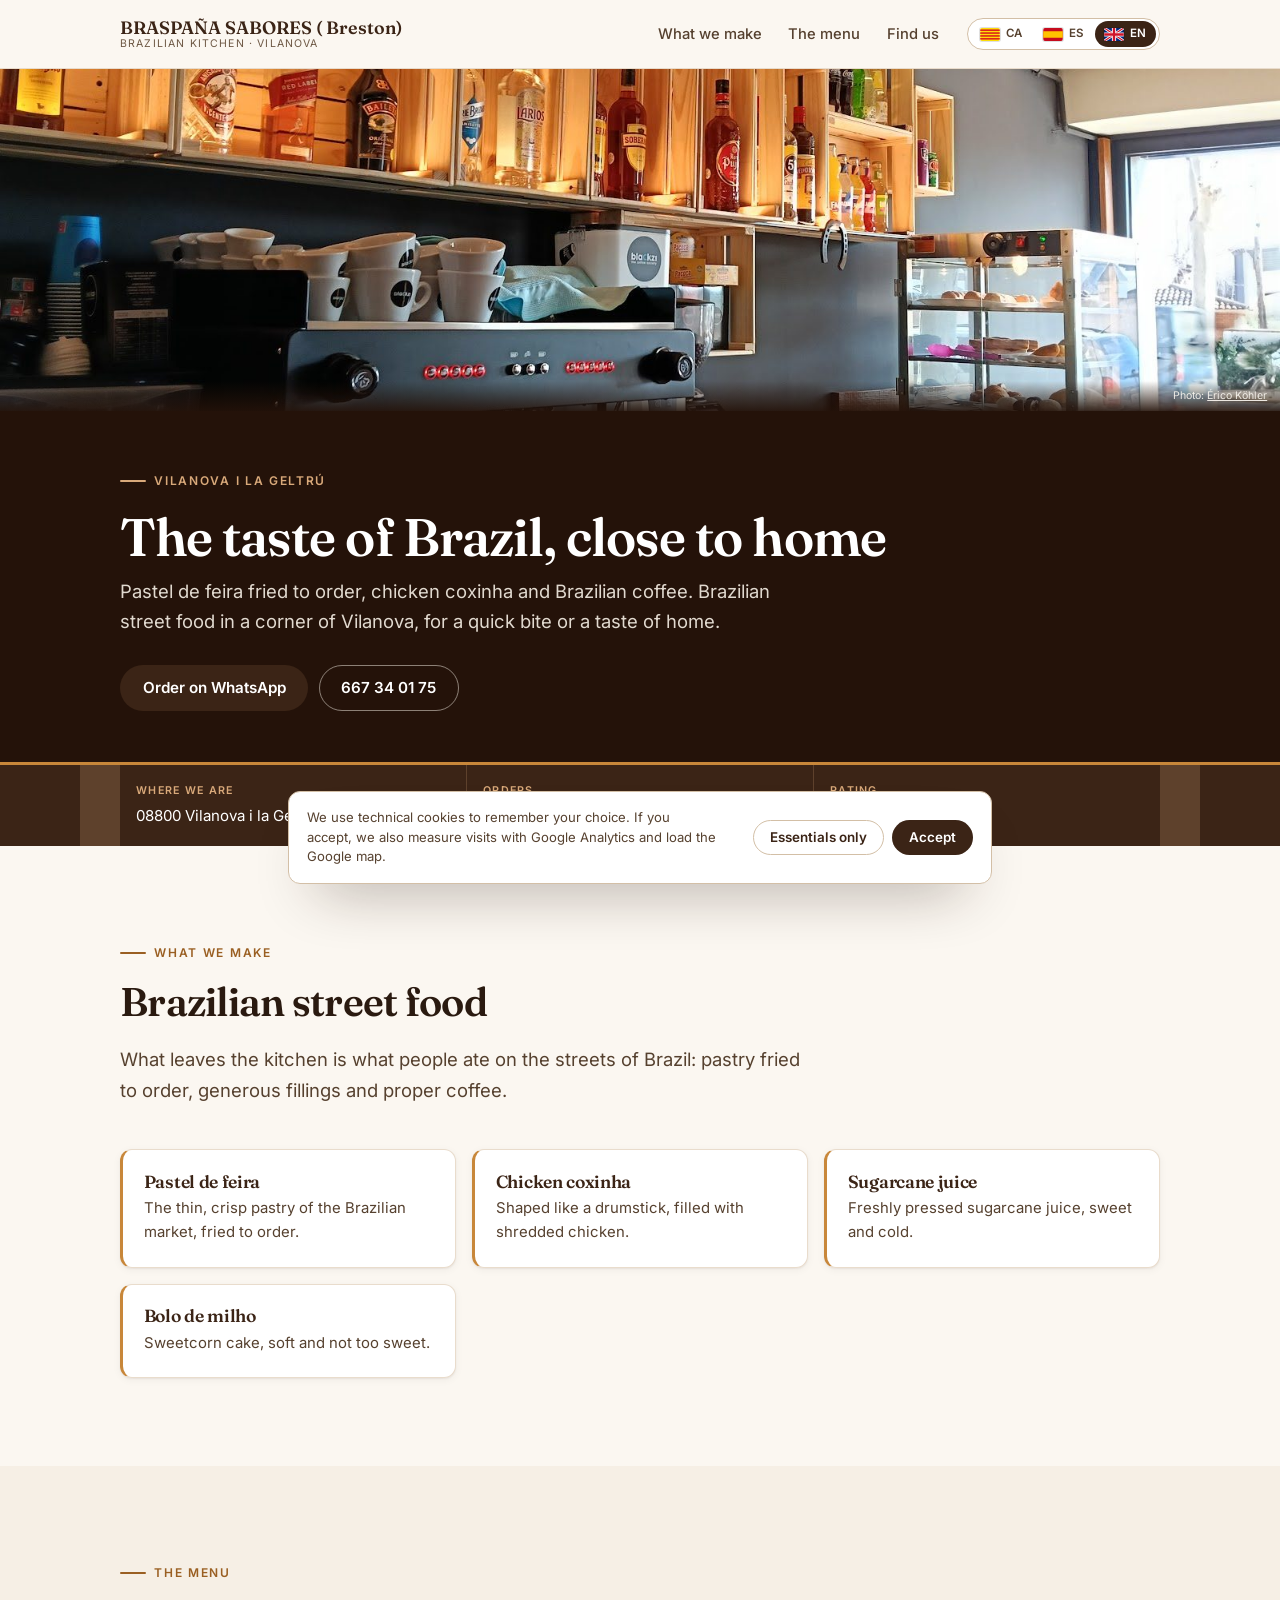
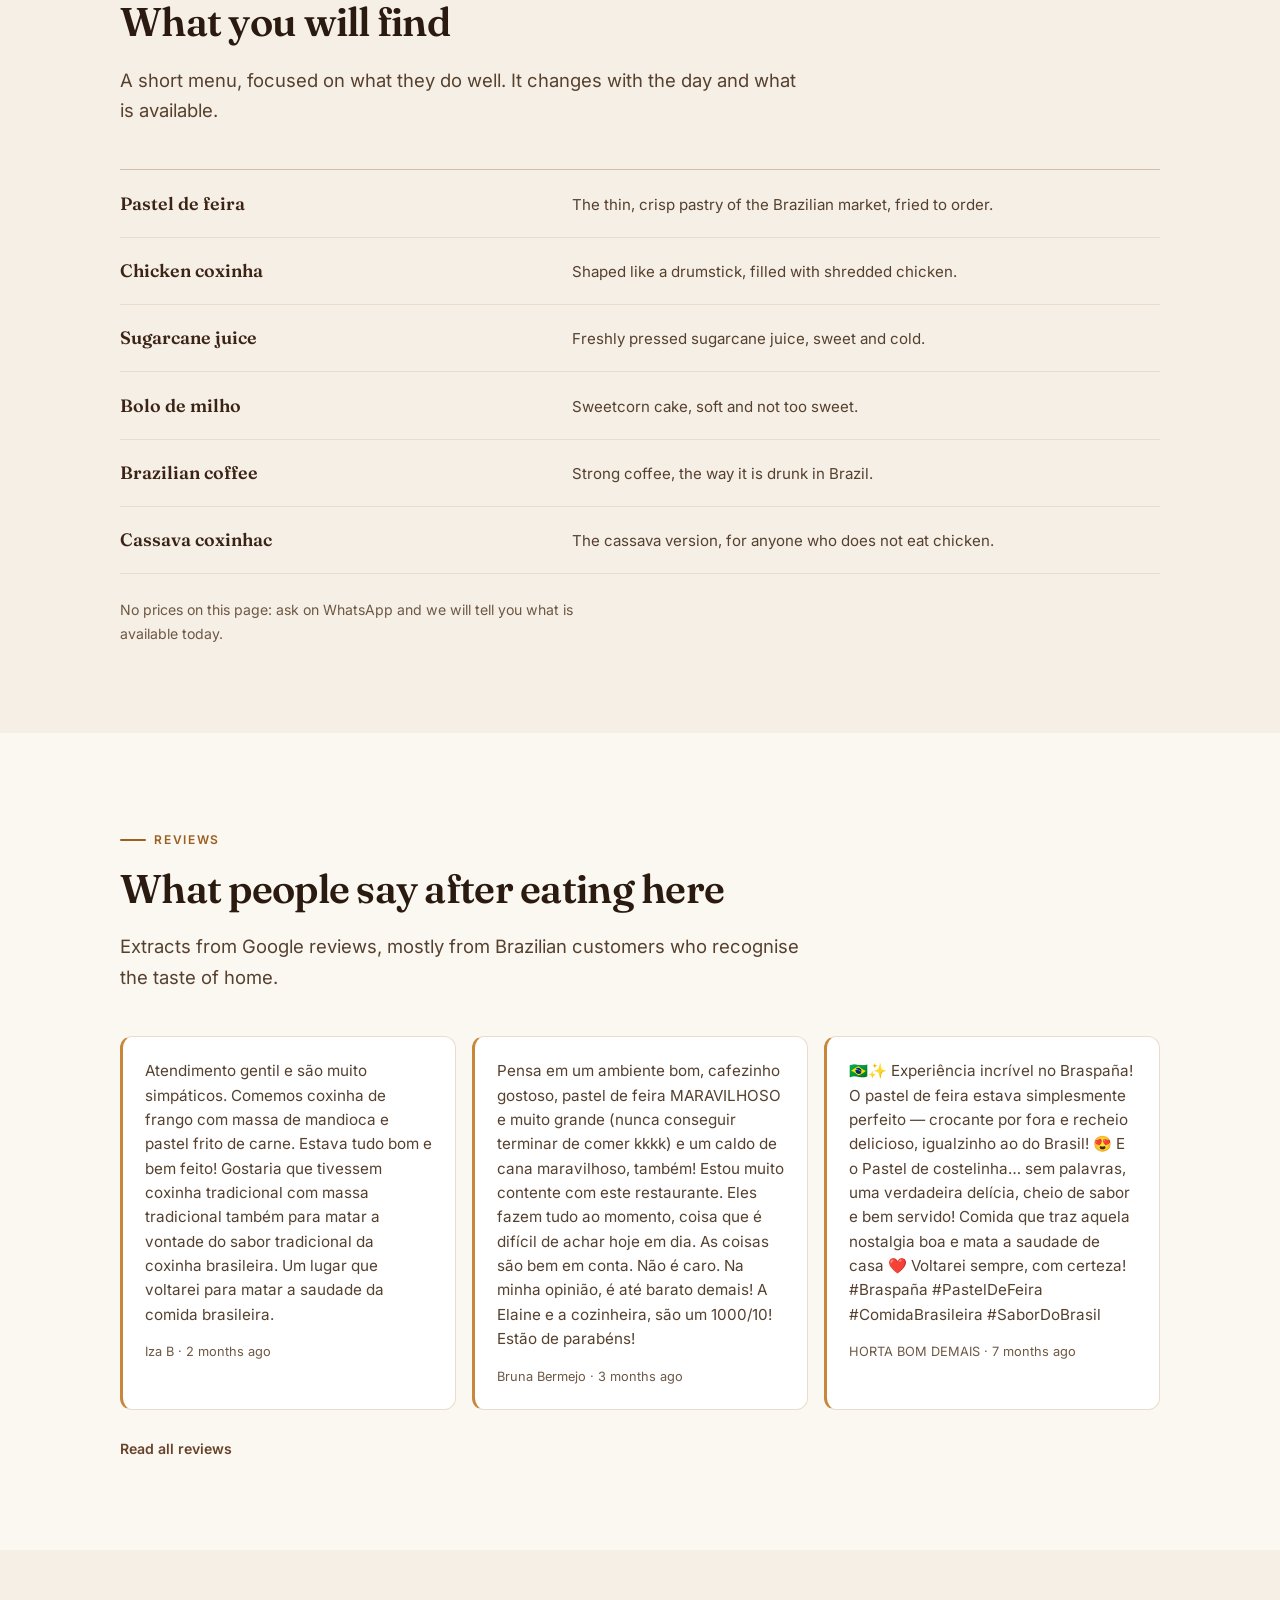
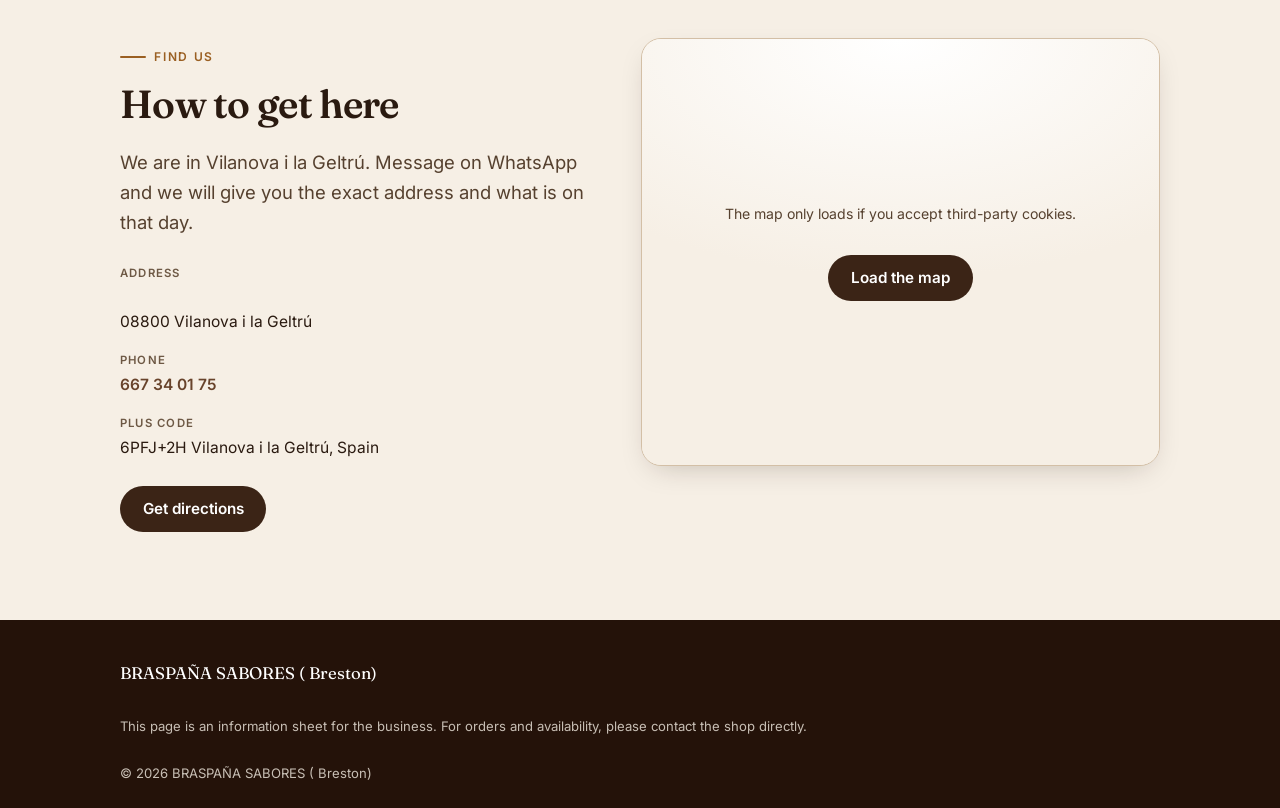
==== commit 49a8433c: "Fix the Catalan flag: four evenly spaced red stripes" ====
--- a/en/index.html
+++ b/en/index.html
@@ -41,7 +41,7 @@
     gtag('consent','default',{ad_storage:'denied',ad_user_data:'denied',ad_personalization:'denied',analytics_storage:'denied'});
     function load(){ if(window.__gaLoaded) return; window.__gaLoaded=true;
       var s=document.createElement('script'); s.async=true;
-      s.src='https://www.googletagmanager.com/gtag/js?id='+ID; document.head.appendChild(s); gtag('config',ID); }
+      s.src='https://www.googletagmanager.com/gtag/js?id='+ID; document.head.appendChild(s); gtag('config', ID); }
     function grant(){ load(); gtag('consent','update',{ad_storage:'granted',ad_user_data:'granted',ad_personalization:'granted',analytics_storage:'granted'}); }
     window.__analyticsConsent=function(ok){ try{localStorage.setItem(KEY, ok?'accepted':'essential');}catch(e){}
       if(ok) grant(); };
@@ -98,7 +98,7 @@
       <nav class="langs" aria-label="Change language">
         
         <a class="langs__link" href="../" hreflang="ca" lang="ca">
-          <span class="langs__flag" aria-hidden="true"><svg viewBox="0 0 24 16"><rect width="24" height="16" fill="#fcdd09"/><g fill="#da121a"><rect y="1.6" width="24" height="1.6"/><rect y="6.4" width="24" height="1.6"/><rect y="11.2" width="24" height="1.6"/></g></svg></span>
+          <span class="langs__flag" aria-hidden="true"><svg viewBox="0 0 24 16"><rect width="24" height="16" fill="#fcdd09"/><g fill="#da121a"><rect y="1.7778" width="24" height="1.7778"/><rect y="5.3334" width="24" height="1.7778"/><rect y="8.889" width="24" height="1.7778"/><rect y="12.4446" width="24" height="1.7778"/></g></svg></span>
           <span class="langs__code">ca</span>
           <span class="sr-only">Català</span>
         </a>
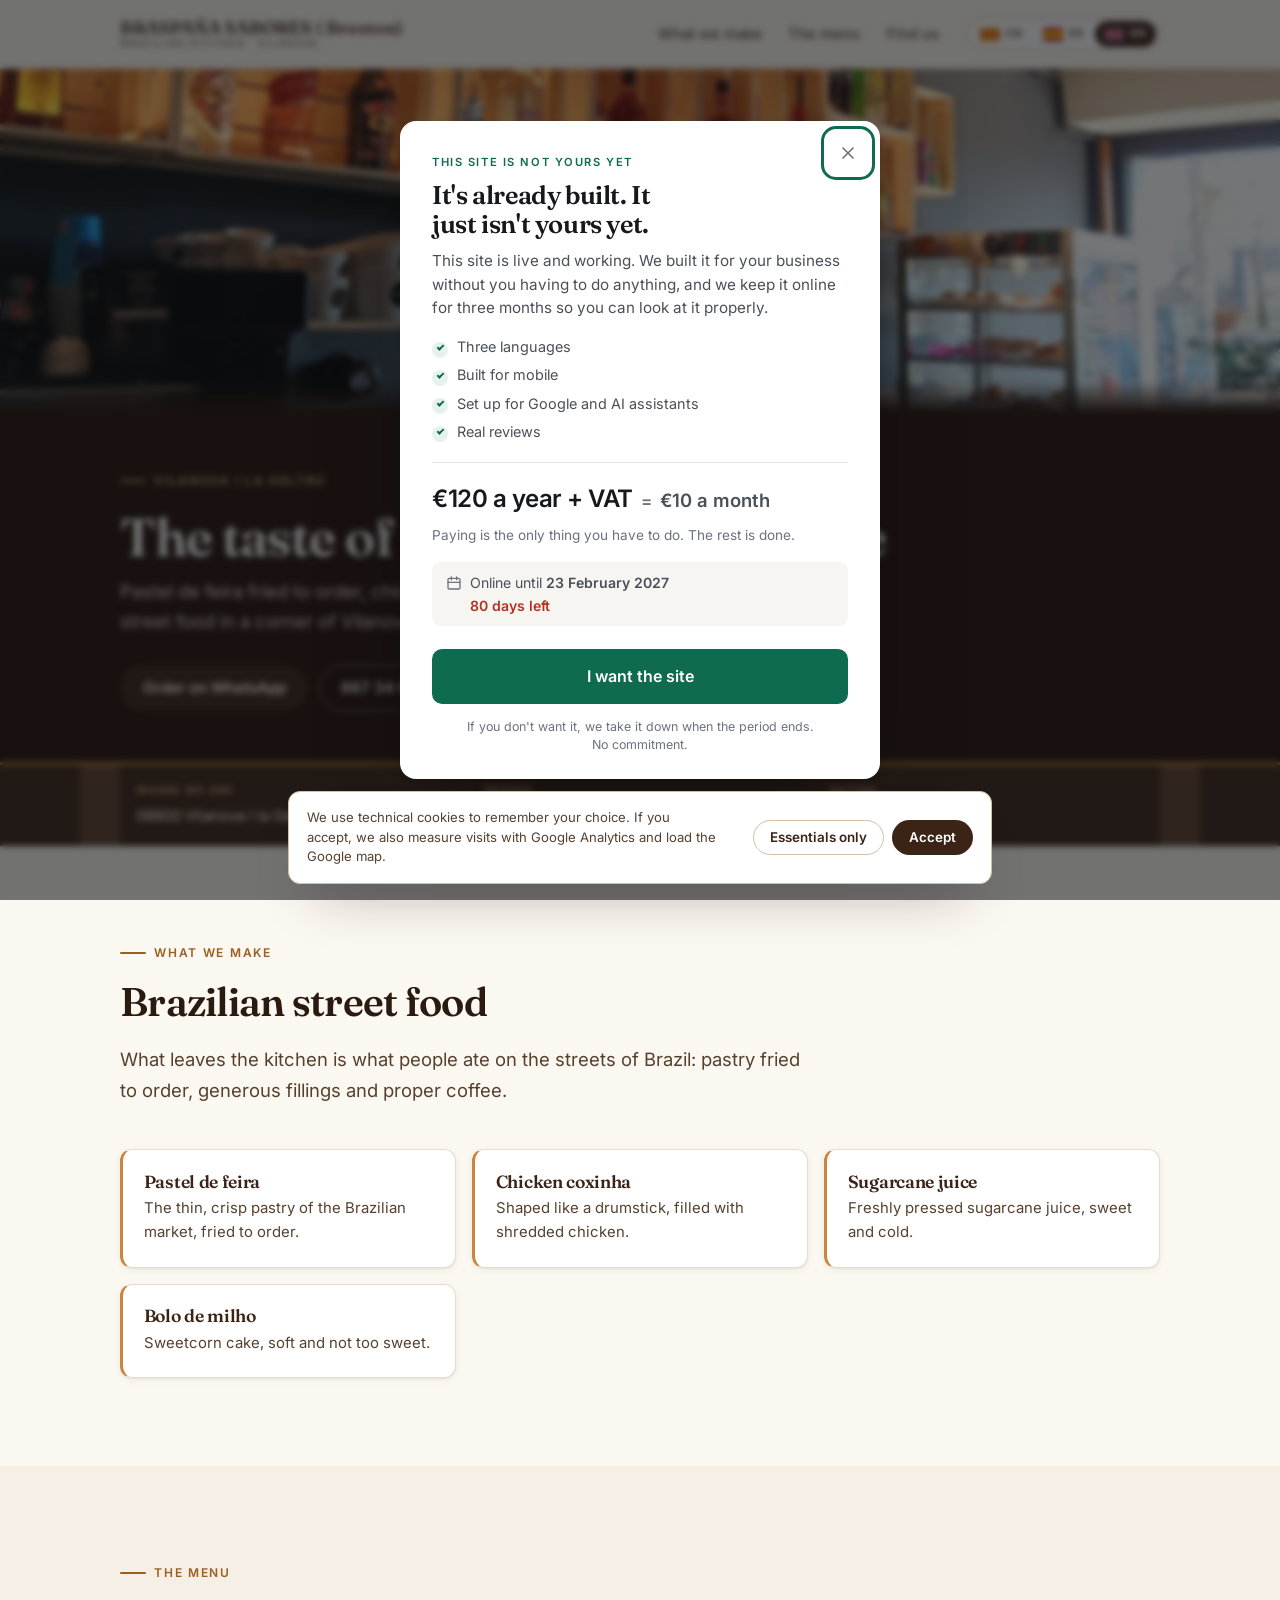
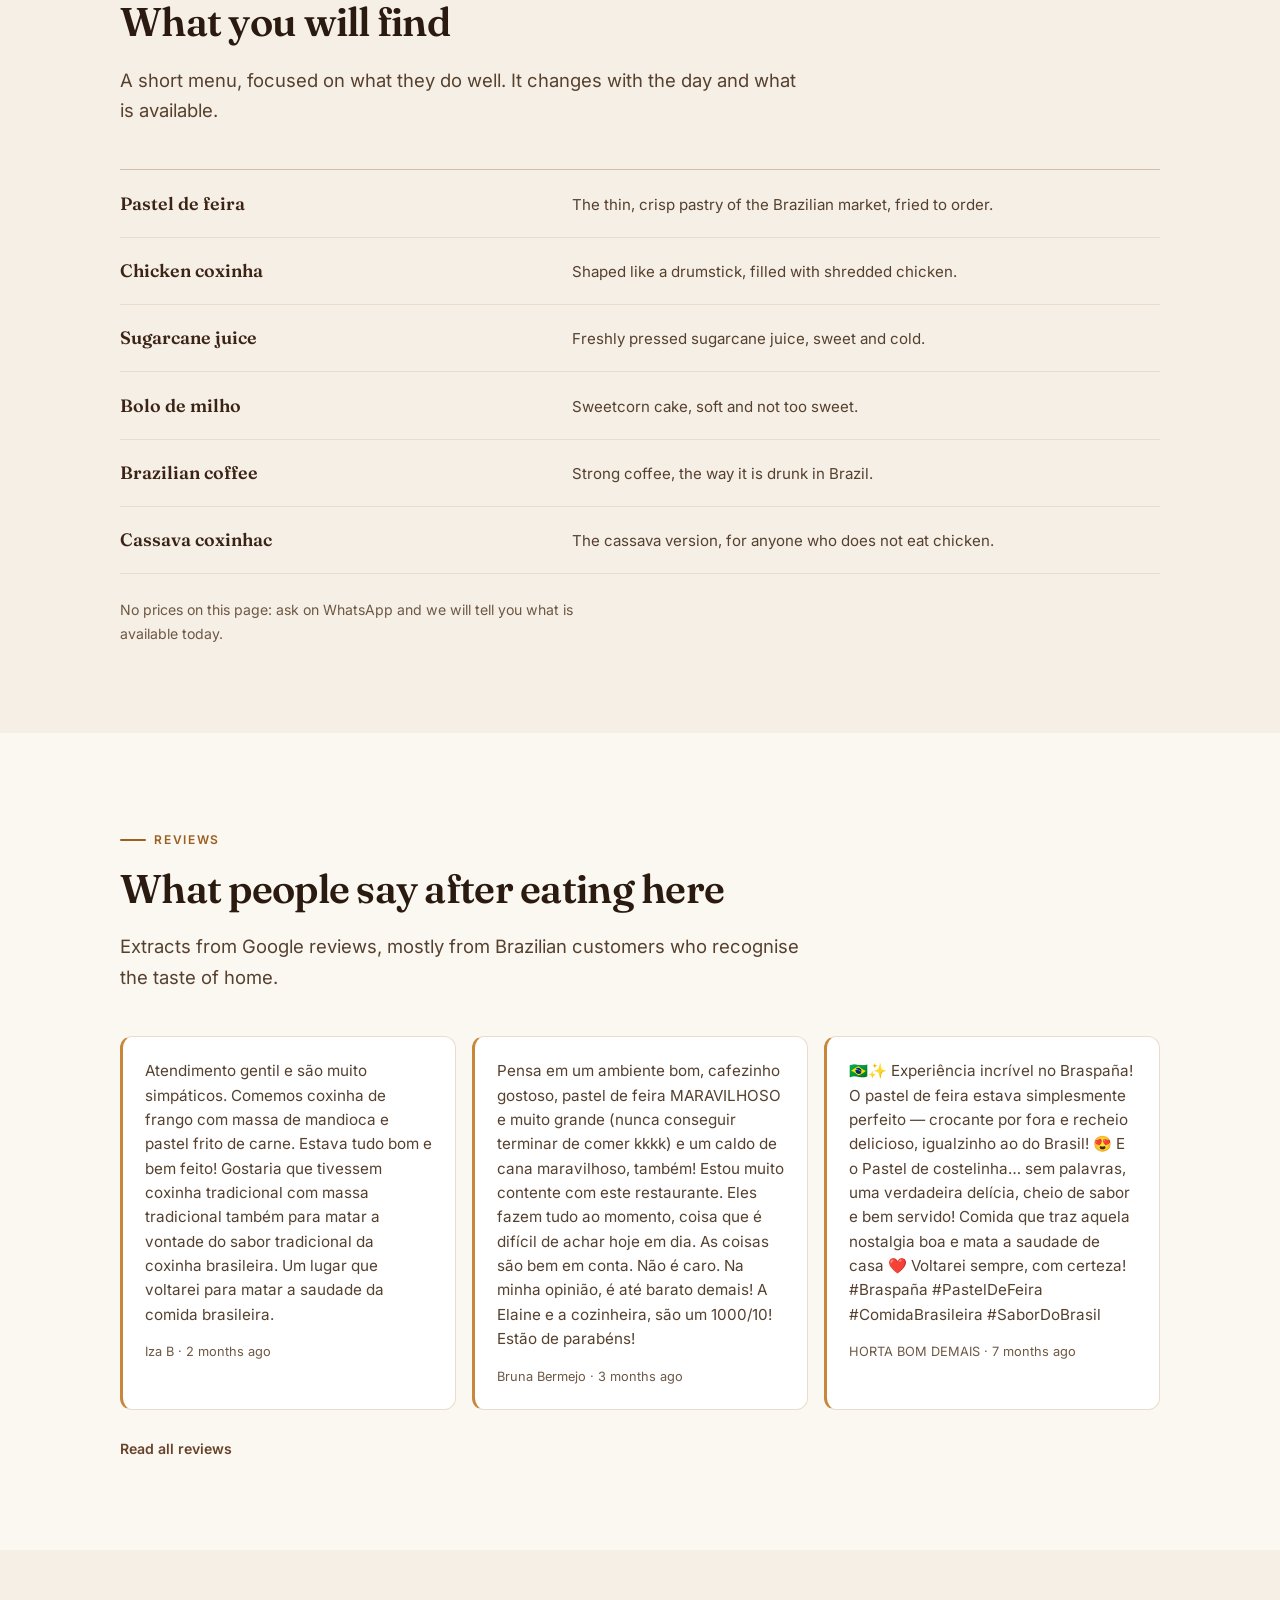
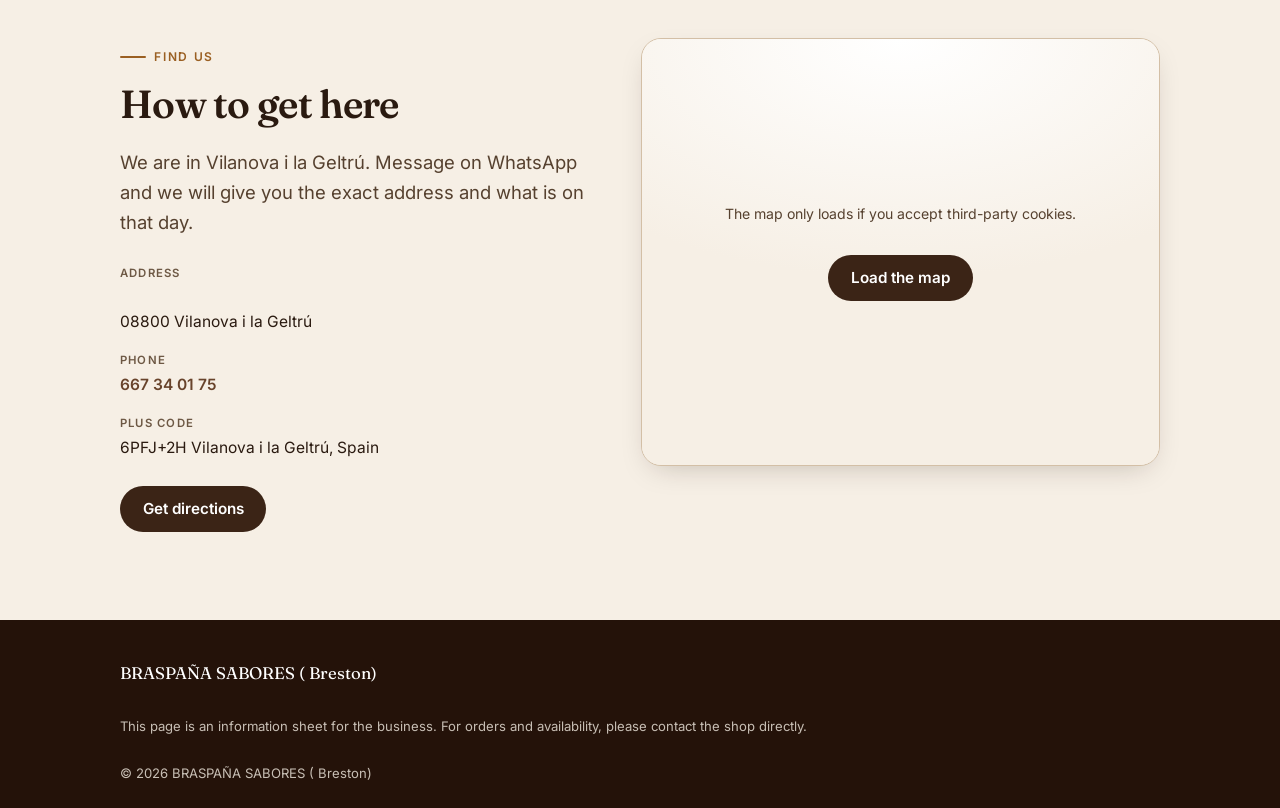
==== commit 2d3e158b: "Offer panel: state the offer, take the decision Adds the branded offer dialog to every site: what th" ====
--- a/en/index.html
+++ b/en/index.html
@@ -30,7 +30,10 @@
 <link rel="preload" href="../assets/fonts/fraunces-latin.woff2" as="font" type="font/woff2" crossorigin>
 <link rel="preload" href="../assets/fonts/inter-latin.woff2" as="font" type="font/woff2" crossorigin>
 <link rel="stylesheet" href="../assets/css/components.css">
+<link rel="stylesheet" href="../assets/css/header-tools.css">
 <link rel="stylesheet" href="../assets/css/styles.css">
+<link rel="stylesheet" href="../assets/css/offer-panel.css">
+
 <script>
   (function () {
     var ID='G-71LT2Q093H', KEY='cookie-consent-v1', accepted=false;
@@ -281,5 +284,10 @@
 
 <script src="../assets/js/components.js" defer></script>
 <script src="../assets/js/main.js" defer></script>
+
+<script type="application/json" id="sm-offer-config">{"offerEnds":"2027-02-23","offerEndsLabel":"23 February 2027","buyUrl":"","offerEmail":"","phoneE164":"+34667340175","copy":{"kicker":"This site is not yours yet","title":"It's already built. It just isn't yours yet.","lead":"This site is live and working. We built it for your business without you having to do anything, and we keep it online for three months so you can look at it properly.","features":["Three languages","Built for mobile","Set up for Google and AI assistants","Real reviews"],"priceYear":"€120 a year + VAT","priceMonth":"€10 a month","priceNote":"Paying is the only thing you have to do. The rest is done.","until":"Online until","days":"{n} days left","cta":"I want the site","buy":"I want the site","buyPhone":"Call and claim it","contact":"Talk to us","call":"Call us","close":"Close","pill":"This site is not yours yet","foot":"If you don't want it, we take it down when the period ends. No commitment."}}</script>
+<script src="../assets/js/offer-panel.js" defer></script>
+
+<script src="../assets/js/header-tools.js" defer></script>
 </body>
 </html>
--- a/assets/css/header-tools.css
+++ b/assets/css/header-tools.css
@@ -0,0 +1,164 @@
+/* ==========================================================================
+   Shared header toolbar — one row at every width.
+   Repo: yourdataweb/site-components
+   Vendored into each site at assets/css/header-tools.css and pinned by
+   src/components.lock.
+
+   Anatomy this operates on (built by header-tools.js):
+     <header ...>
+       <div class="wrap">                     existing inner wrapper
+         <a class="brand">[mark]<span class="sm-name">Business</span></a>
+         <nav id="site-nav">…</nav>           drawer on mobile
+         <button class="nav-toggle">…</button>
+         <div class="sm-tools">               created by the script
+           <nav class="langs">…</nav>
+           <button class="nav-toggle">…</button>
+         </div>
+       </div>
+     </header>
+
+   Goal: name, menu button and language switch share one row, vertically centred,
+   with real gutters. The name is the only flexible item, so a long business name
+   truncates instead of pushing the tools onto a second row.
+   ========================================================================== */
+
+/* A header inner that wraps is the original defect: the address line and the
+   switch fell onto a second row and the bar grew to twice its height. Once the
+   toolbar is in place there is one row by construction, so wrapping is off. */
+.has-tools [data-tools] > .wrap,
+.has-tools [data-tools] > .shell,
+.has-tools [data-tools] > .container,
+.has-tools [data-tools][class*="inner"] {
+  flex-wrap: nowrap;
+}
+
+/* The tools container is the anchor: it sits at the right edge of the bar. */
+.sm-tools {
+  display: flex;
+  align-items: center;
+  gap: .5rem;
+  /* Never grows; may shrink only as a last resort. The identity owns the flexible
+     slot, so the row cannot become wider than the viewport. */
+  flex: none;
+  max-width: 100%;
+  margin-left: auto;
+}
+
+/* Anything still marked as "belongs on the bar" is aligned to the same centre line,
+   so a switch left outside .sm-tools cannot drift a few pixels off the button. */
+.has-tools .langs,
+.has-tools .nav-toggle,
+.has-tools .navbtn {
+  align-self: center;
+}
+
+/* The name is the only item allowed to shrink. min-width:0 is what actually lets
+   flex truncate instead of overflowing; without it the text refuses to compress
+   and shoves the tools off the row. */
+.sm-parent-safe {
+  min-width: 0;
+}
+
+.has-tools .sm-name {
+  display: block;
+  min-width: 0;
+  overflow: hidden;
+  text-overflow: ellipsis;
+  white-space: nowrap;
+}
+
+/* The identity link wraps the mark and the name; it must be able to shrink while
+   the mark itself never does. Sites that put `margin-right: auto` on the brand to
+   push the switch away are neutralised: the toolbar owns that spacing now, and the
+   leftover margin was what made one header 98px tall. */
+.has-tools .sm-name {
+  /* A long single word ("BRASPAÑA") contributes its full width as min-content and
+     forces the row wider. Capping it is what lets the toolbar keep its place. */
+  max-width: 100%;
+}
+
+.has-tools .brand,
+.has-tools .identity,
+.has-tools .marchio,
+.has-tools .logo,
+.has-tools .mark,
+.has-tools .sign {
+  margin-right: 0;
+}
+.has-tools .sm-name {
+  /* A long single word ("BRASPAÑA") contributes its full width as min-content and
+     forces the row wider. Capping it is what lets the toolbar keep its place. */
+  max-width: 100%;
+}
+
+.has-tools .brand,
+.has-tools .identity,
+.has-tools .marchio,
+.has-tools .logo,
+.has-tools .sign {
+  flex: 1 1 auto;
+  min-width: 0;
+}
+
+.has-tools .sm-mark,
+.has-tools .brand__mark,
+.has-tools .identity__mark,
+.has-tools .marchio__mark,
+.has-tools .logo__mark,
+.has-tools .mark__mark,
+.has-tools .sign__mark,
+.has-tools .brand-mark {
+  flex: none;
+}
+
+/* ---------------------------------------------------------------- mobile
+   Below the drawer breakpoint the bar carries three things in ~330 px of space:
+   prune the name to one line at a smaller size, keep the mark visible, and keep
+   the switch on 30 px so it lines up with a 38 px button without dominating. */
+@media (max-width: 860px) {
+  /* The address strip repeats the footer and the contact block; on a phone it is
+     what pushes the bar down and leaves the tools on a second line. */
+  .sm-strip-note {
+    display: none;
+  }
+
+  /* A phone link in the bar is redundant next to a call button in the hero and in
+     the contact block, and it is the widest thing in the toolbar. Drop it before
+     it costs the business its name. */
+  .sm-tools .head-phone,
+  .sm-tools .topbar__tel,
+  .sm-tools .header-phone {
+    display: none;
+  }
+
+  .has-tools .brand__sub,
+  .has-tools .identity__sub,
+  .has-tools .marchio__sub,
+  .has-tools .logo__sub,
+  .has-tools .mark__sub,
+  .has-tools .sign__sub,
+  .has-tools .brand-sub {
+    display: none;
+  }
+
+  .has-tools .sm-name {
+    font-size: 1rem;
+    line-height: 1.2;
+  }
+
+  .sm-tools {
+    gap: .4rem;
+  }
+}
+
+/* Very narrow: the mark plus a 6-character name plus two controls is the floor.
+   Tighten gutters rather than dropping the language switch — a visitor with a
+   phone is exactly who needs it. */
+@media (max-width: 380px) {
+  .sm-tools {
+    gap: .3rem;
+  }
+  .has-tools .sm-name {
+    font-size: .92rem;
+  }
+}
--- a/assets/css/offer-panel.css
+++ b/assets/css/offer-panel.css
@@ -0,0 +1,313 @@
+/* ==========================================================================
+   Offer panel — the conversion surface for a site that is live but unbought.
+   Repo: yourdataweb/site-components
+   Vendored into each site at assets/css/offer-panel.css and pinned by
+   src/components.lock.
+
+   Colour strategy, and why:
+   - The site's own accent stays on the site. The panel uses a single high-contrast
+     action colour for the primary CTA and nothing else, so the eye has exactly one
+     place to go. Two competing accents is the most common reason a dialog gets read
+     and not acted on.
+   - The primary CTA is the only element on the panel with a filled background. The
+     secondary is a quiet outline: it must be findable, not tempting.
+   - Urgency is carried by a warm red *only* on the deadline line, never on the CTA.
+     A red button reads as error; a red date reads as a deadline.
+
+   The panel is an overlay, never the page: it can be closed and the site content is
+   untouched underneath.
+   ========================================================================== */
+
+html.sm-offer-open,
+html.sm-offer-open body {
+  overflow: hidden;
+}
+
+/* The cookie notice is a legal surface and must stay reachable while the panel is
+   open: a visitor cannot be asked to accept or decline tracking behind a modal. It
+   is raised above the backdrop and the panel never covers its bottom edge. */
+html.sm-offer-open #cookiebar,
+html.sm-offer-open .cookiebar,
+html.sm-offer-open #cookie-banner {
+  z-index: 300;
+}
+
+.sm-offer {
+  --offer-ink: #16181d;
+  --offer-ink-soft: #4a5058;
+  --offer-muted: #6b7280;
+  --offer-paper: #ffffff;
+  --offer-line: #e6e3dd;
+  --offer-action: #0f6b4f;      /* one action colour, WCAG AA on white at 5.9:1 */
+  --offer-action-hover: #0b5440;
+  --offer-urgent: #b4321f;      /* deadline only */
+
+  position: fixed;
+  inset: 0;
+  z-index: 200;
+  display: flex;
+  align-items: center;
+  justify-content: center;
+  padding: 1rem;
+  font-family: Inter, -apple-system, BlinkMacSystemFont, "Segoe UI", Roboto, sans-serif;
+  -webkit-font-smoothing: antialiased;
+}
+
+.sm-offer__backdrop {
+  position: absolute;
+  inset: 0;
+  background: rgba(16, 18, 22, .58);
+  backdrop-filter: blur(3px);
+}
+
+.sm-offer__panel {
+  position: relative;
+  width: min(100%, 30rem);
+  max-height: calc(100vh - 2rem);
+  overflow-y: auto;
+  background: var(--offer-paper);
+  color: var(--offer-ink);
+  border-radius: 16px;
+  padding: 2rem 2rem 1.5rem;
+  box-shadow: 0 30px 80px -32px rgba(0, 0, 0, .55), 0 2px 8px rgba(0, 0, 0, .10);
+  animation: sm-offer-in .28s cubic-bezier(.22, 1, .36, 1);
+}
+
+@keyframes sm-offer-in {
+  from { opacity: 0; transform: translateY(12px) scale(.985); }
+  to   { opacity: 1; transform: none; }
+}
+@media (prefers-reduced-motion: reduce) {
+  .sm-offer__panel { animation: none; }
+}
+
+/* Close: top-right, 44px hit area, muted but not hidden. */
+.sm-offer__close {
+  position: absolute;
+  top: .6rem;
+  right: .6rem;
+  width: 44px;
+  height: 44px;
+  display: inline-flex;
+  align-items: center;
+  justify-content: center;
+  border: 0;
+  border-radius: 10px;
+  background: transparent;
+  color: var(--offer-muted);
+  cursor: pointer;
+}
+.sm-offer__close:hover { background: #f3f1ed; color: var(--offer-ink); }
+.sm-offer__close:focus-visible { outline: 3px solid var(--offer-action); outline-offset: 2px; }
+
+.sm-offer__kicker {
+  margin: 0 0 .55rem;
+  font-size: .7rem;
+  font-weight: 700;
+  letter-spacing: .14em;
+  text-transform: uppercase;
+  color: var(--offer-action);
+}
+
+.sm-offer__title {
+  margin: 0 0 .6rem;
+  font-family: Fraunces, Georgia, serif;
+  font-size: 1.6rem;
+  line-height: 1.15;
+  letter-spacing: -.015em;
+  color: var(--offer-ink);
+  padding-right: 2rem;
+}
+
+.sm-offer__lead {
+  margin: 0 0 1.1rem;
+  font-size: .95rem;
+  line-height: 1.55;
+  color: var(--offer-ink-soft);
+}
+
+/* Feature list: scannable, checkmarks, no icons fighting for attention. */
+.sm-offer__features {
+  margin: 0 0 1.25rem;
+  padding: 0;
+  list-style: none;
+  display: grid;
+  gap: .45rem;
+}
+.sm-offer__feature {
+  position: relative;
+  padding-left: 1.55rem;
+  font-size: .9rem;
+  line-height: 1.45;
+  color: var(--offer-ink-soft);
+}
+.sm-offer__feature::before {
+  content: "";
+  position: absolute;
+  left: 0;
+  top: .28rem;
+  width: 1rem;
+  height: 1rem;
+  border-radius: 50%;
+  background: #e7f2ed;
+}
+.sm-offer__feature::after {
+  content: "";
+  position: absolute;
+  left: .29rem;
+  top: .47rem;
+  width: .42rem;
+  height: .24rem;
+  border-left: 2px solid var(--offer-action);
+  border-bottom: 2px solid var(--offer-action);
+  transform: rotate(-45deg);
+}
+
+/* Price: the yearly figure and its monthly equivalent bound by an equals sign, so
+   they cannot be read as two separate charges. */
+.sm-offer__price {
+  display: flex;
+  align-items: baseline;
+  flex-wrap: wrap;
+  gap: .5rem;
+  padding: 1rem 0 .2rem;
+  border-top: 1px solid var(--offer-line);
+}
+.sm-offer__price-year {
+  font-size: 1.5rem;
+  font-weight: 700;
+  letter-spacing: -.02em;
+  color: var(--offer-ink);
+}
+.sm-offer__price-eq {
+  font-size: 1.05rem;
+  font-weight: 700;
+  color: var(--offer-muted);
+}
+.sm-offer__price-month {
+  font-size: 1.15rem;
+  font-weight: 600;
+  color: var(--offer-ink-soft);
+}
+.sm-offer__price-note {
+  margin: .1rem 0 0;
+  font-size: .85rem;
+  color: var(--offer-muted);
+}
+
+/* Deadline: warm red, the only place colour is allowed to alarm. */
+.sm-offer__meta {
+  display: flex;
+  align-items: flex-start;
+  gap: .5rem;
+  margin: 1rem 0 0;
+  padding: .7rem .85rem;
+  background: #f7f5f2;
+  border-radius: 9px;
+  font-size: .88rem;
+  line-height: 1.4;
+  color: var(--offer-ink-soft);
+}
+.sm-offer__meta svg { flex: none; margin-top: .1rem; color: var(--offer-muted); }
+.sm-offer__meta.is-urgent { background: #fdf1ee; color: #6d2318; }
+.sm-offer__meta.is-urgent svg { color: var(--offer-urgent); }
+.sm-offer__meta strong { color: inherit; }
+.sm-offer__days { display: block; font-weight: 600; color: var(--offer-urgent); margin-top: .15rem; }
+
+/* Actions: one filled, one outline. */
+.sm-offer__actions {
+  display: grid;
+  gap: .6rem;
+  margin-top: 1.4rem;
+}
+.sm-offer__cta {
+  display: inline-flex;
+  align-items: center;
+  justify-content: center;
+  min-height: 52px;
+  padding: .9rem 1.25rem;
+  border-radius: 10px;
+  background: var(--offer-action);
+  color: #fff;
+  font-size: 1rem;
+  font-weight: 700;
+  text-decoration: none;
+  transition: background-color .15s ease;
+}
+.sm-offer__cta:hover { background: var(--offer-action-hover); }
+.sm-offer__cta:focus-visible { outline: 3px solid var(--offer-action); outline-offset: 3px; }
+
+.sm-offer__secondary {
+  display: inline-flex;
+  align-items: center;
+  justify-content: center;
+  min-height: 46px;
+  padding: .7rem 1.25rem;
+  border: 1px solid var(--offer-line);
+  border-radius: 10px;
+  color: var(--offer-ink);
+  font-size: .93rem;
+  font-weight: 600;
+  text-decoration: none;
+}
+.sm-offer__secondary:hover { background: #f7f5f2; }
+.sm-offer__secondary:focus-visible { outline: 3px solid var(--offer-action); outline-offset: 3px; }
+
+.sm-offer__foot {
+  margin: .9rem 0 0;
+  font-size: .78rem;
+  line-height: 1.45;
+  color: var(--offer-muted);
+  text-align: center;
+}
+
+/* ---------------------------------------------------------------- mobile
+   Full-height sheet on a phone: the desktop dialog wastes the space it has and
+   pushes the CTA below the fold once the feature list wraps. */
+@media (max-width: 560px) {
+  .sm-offer { padding: 0; align-items: flex-end; }
+  .sm-offer__panel {
+    width: 100%;
+    max-height: 92vh;
+    border-radius: 18px 18px 0 0;
+    padding: 1.6rem 1.25rem 1.25rem;
+    animation: sm-offer-up .3s cubic-bezier(.22, 1, .36, 1);
+  }
+  @keyframes sm-offer-up {
+    from { opacity: 0; transform: translateY(24px); }
+    to   { opacity: 1; transform: none; }
+  }
+  .sm-offer__title { font-size: 1.35rem; }
+  .sm-offer__price-year { font-size: 1.3rem; }
+}
+
+/* ---------------------------------------------------------------- pill
+   After closing: small, low-contrast, bottom-left, out of the thumb's path. */
+/* `body >` is deliberate: a site stylesheet can define a generic `.sm-offer-pill`
+   or reset `position` on buttons, and the last-loaded rule wins. Anchoring the
+   selector keeps the pill fixed to the viewport instead of landing in normal flow
+   at the bottom of the document, where it is unclickable. */
+body > .sm-offer-pill {
+  position: fixed !important;
+  left: 1rem;
+  bottom: 1rem;
+  z-index: 190;
+  display: inline-flex;
+  align-items: center;
+  gap: .45rem;
+  max-width: calc(100vw - 2rem);
+  padding: .6rem .9rem;
+  border: 1px solid #ddd8cf;
+  border-radius: 999px;
+  background: rgba(255, 255, 255, .96);
+  color: #16181d;
+  font-family: Inter, -apple-system, BlinkMacSystemFont, "Segoe UI", Roboto, sans-serif;
+  font-size: .82rem;
+  font-weight: 600;
+  line-height: 1.2;
+  cursor: pointer;
+  box-shadow: 0 6px 20px -10px rgba(0, 0, 0, .35);
+}
+.sm-offer-pill:hover { background: #fff; }
+.sm-offer-pill:focus-visible { outline: 3px solid #0f6b4f; outline-offset: 2px; }
+.sm-offer-pill svg { flex: none; color: #0f6b4f; }
